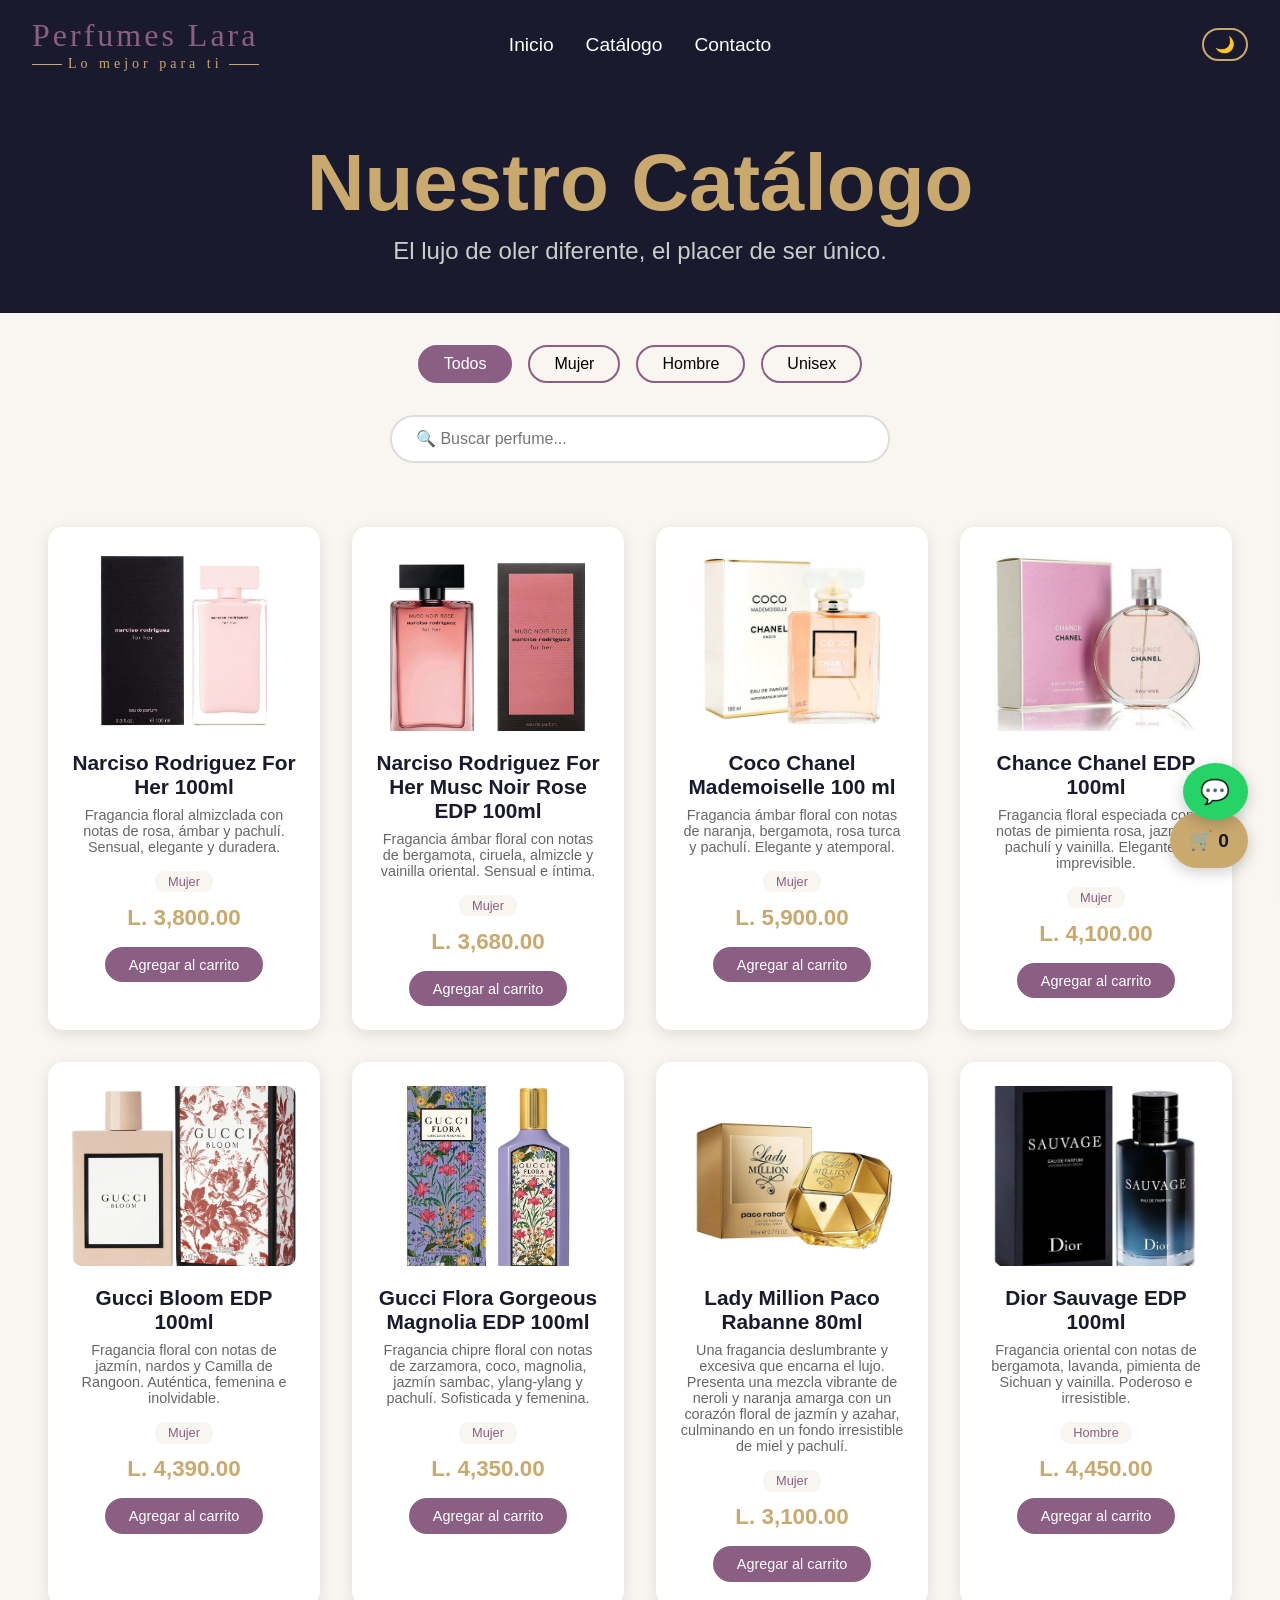
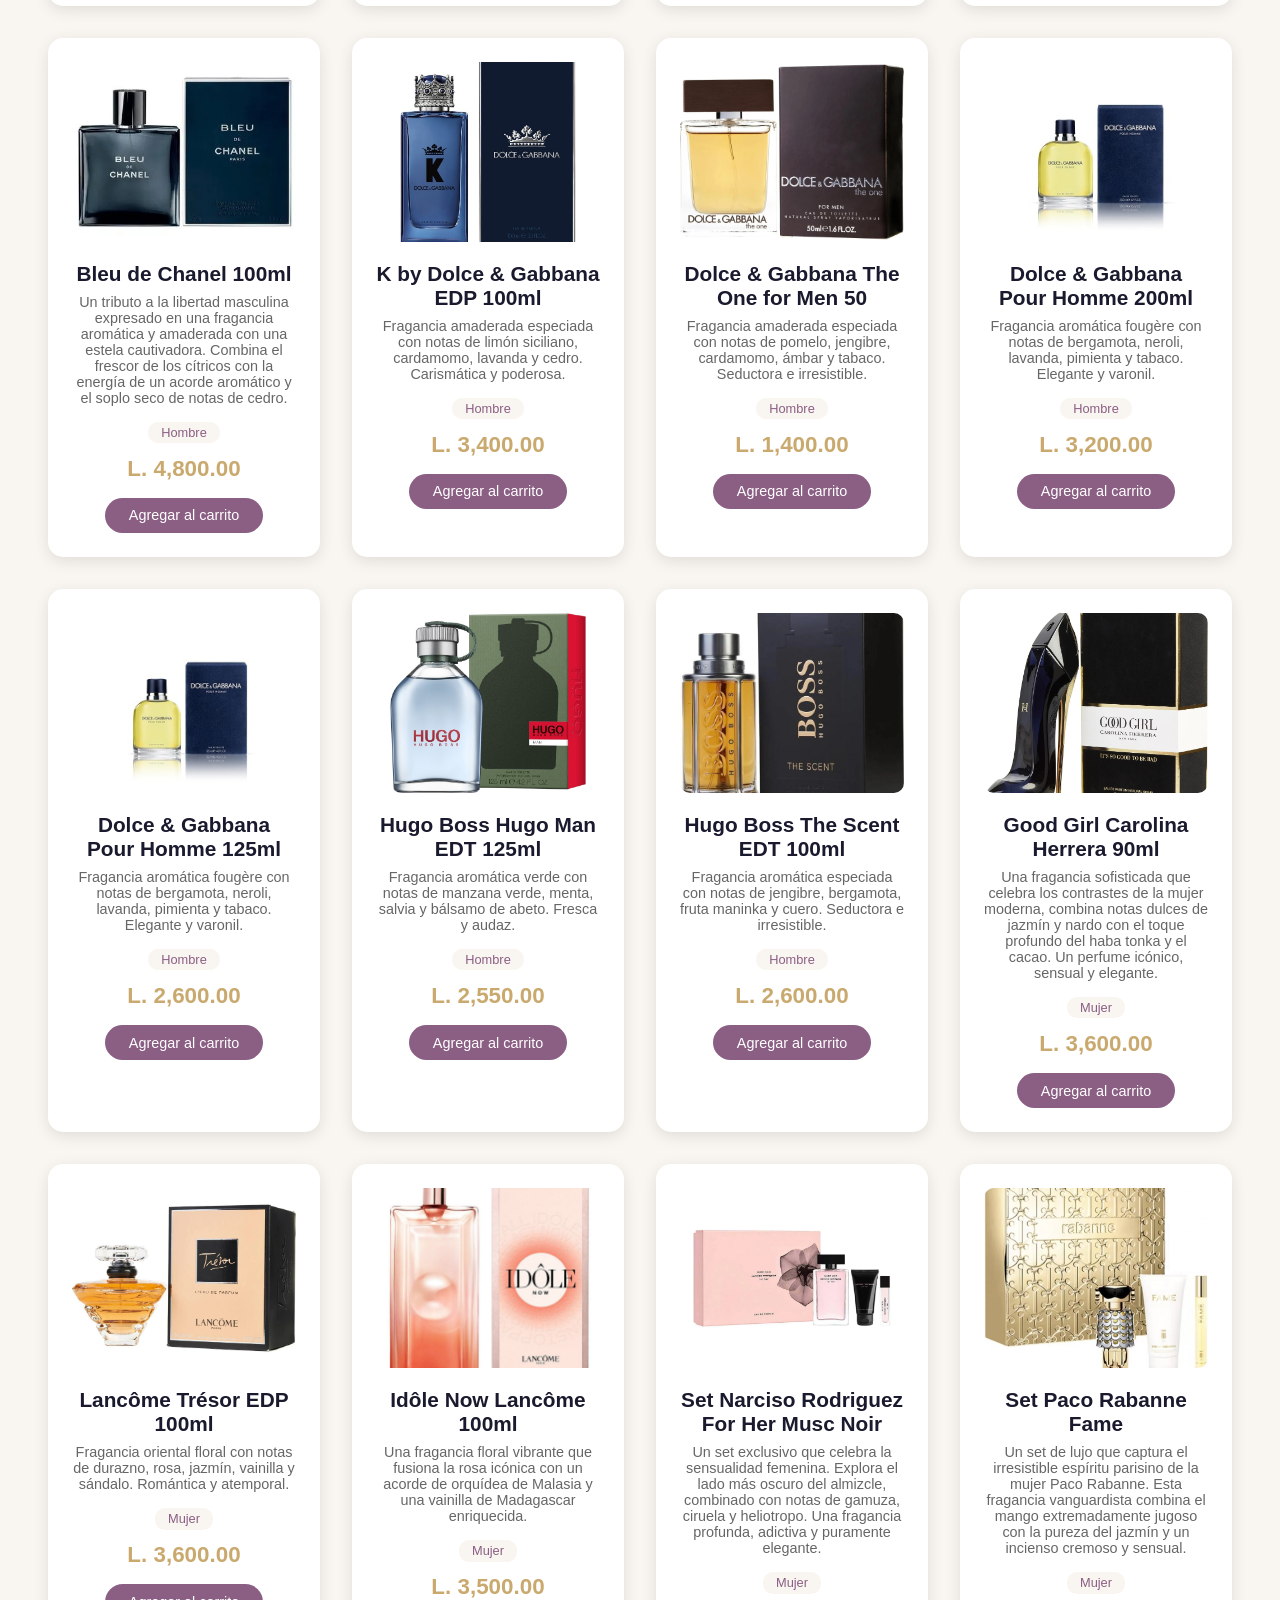
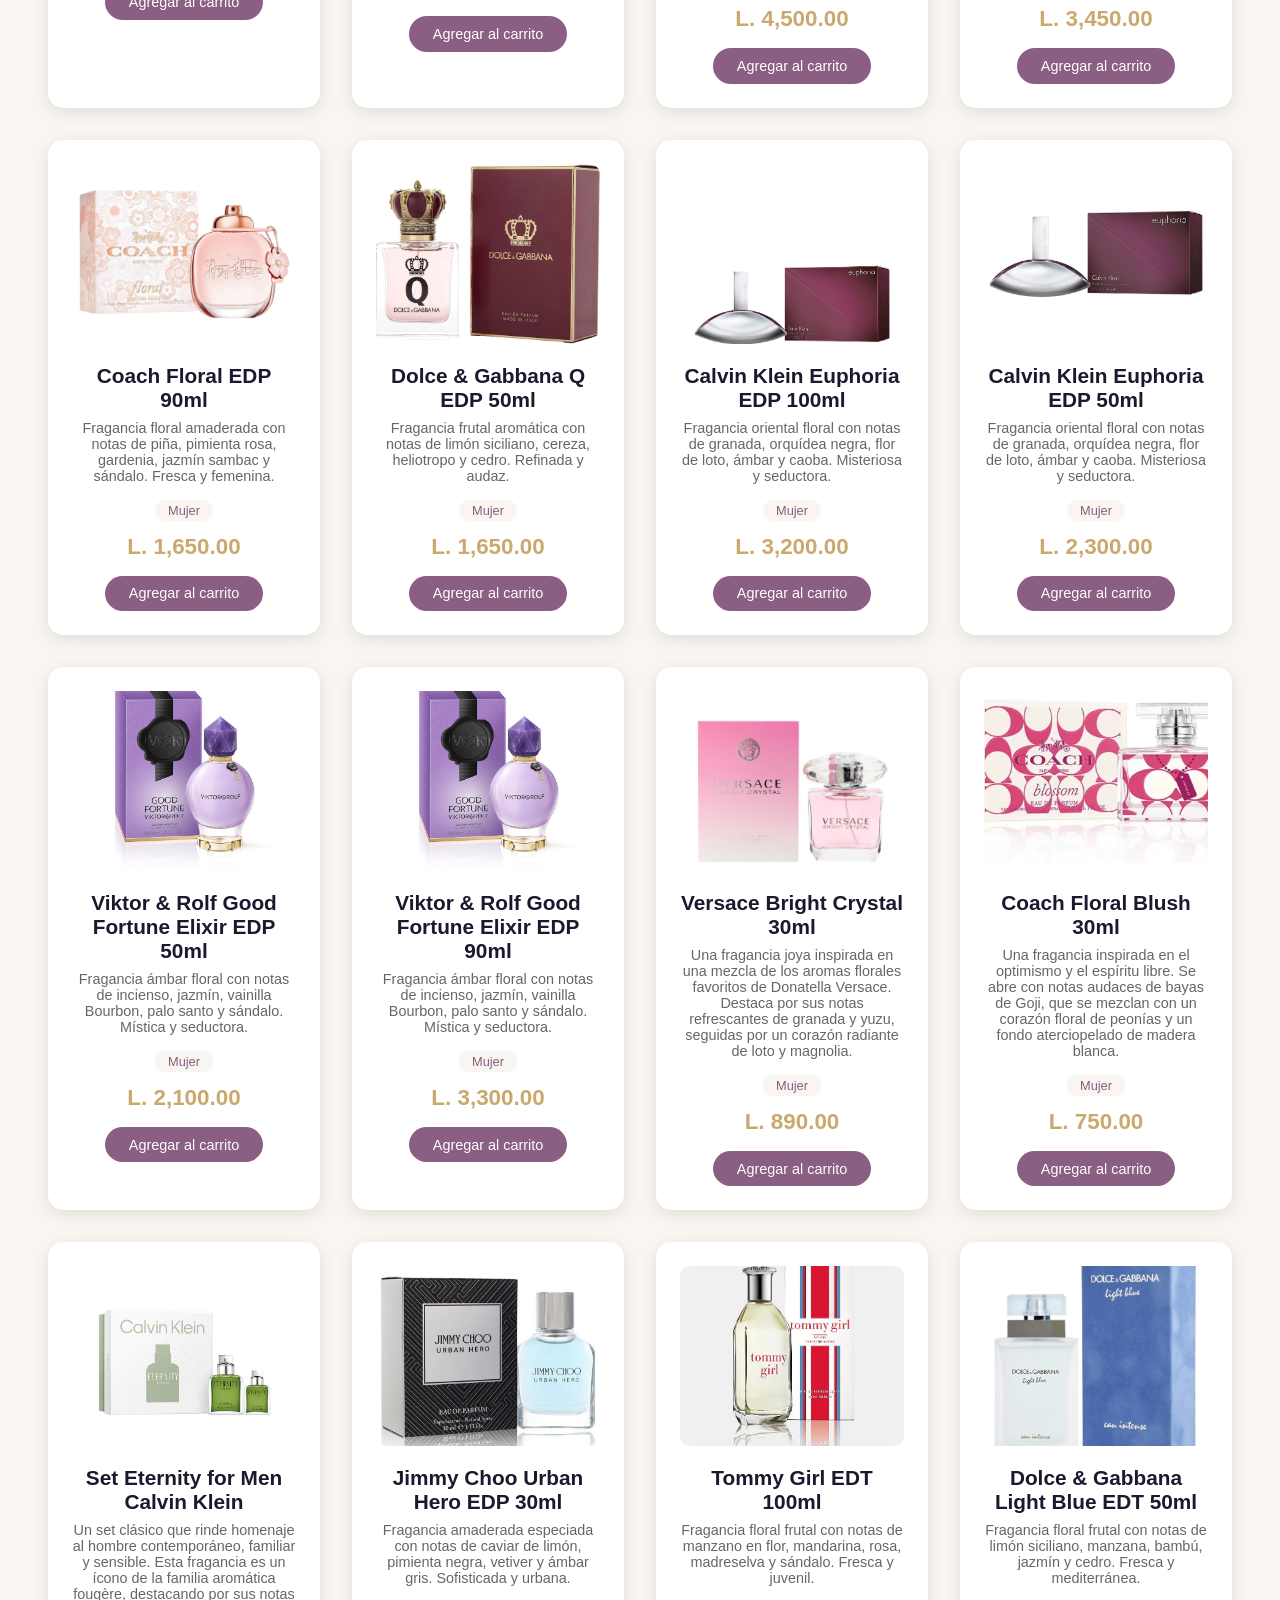
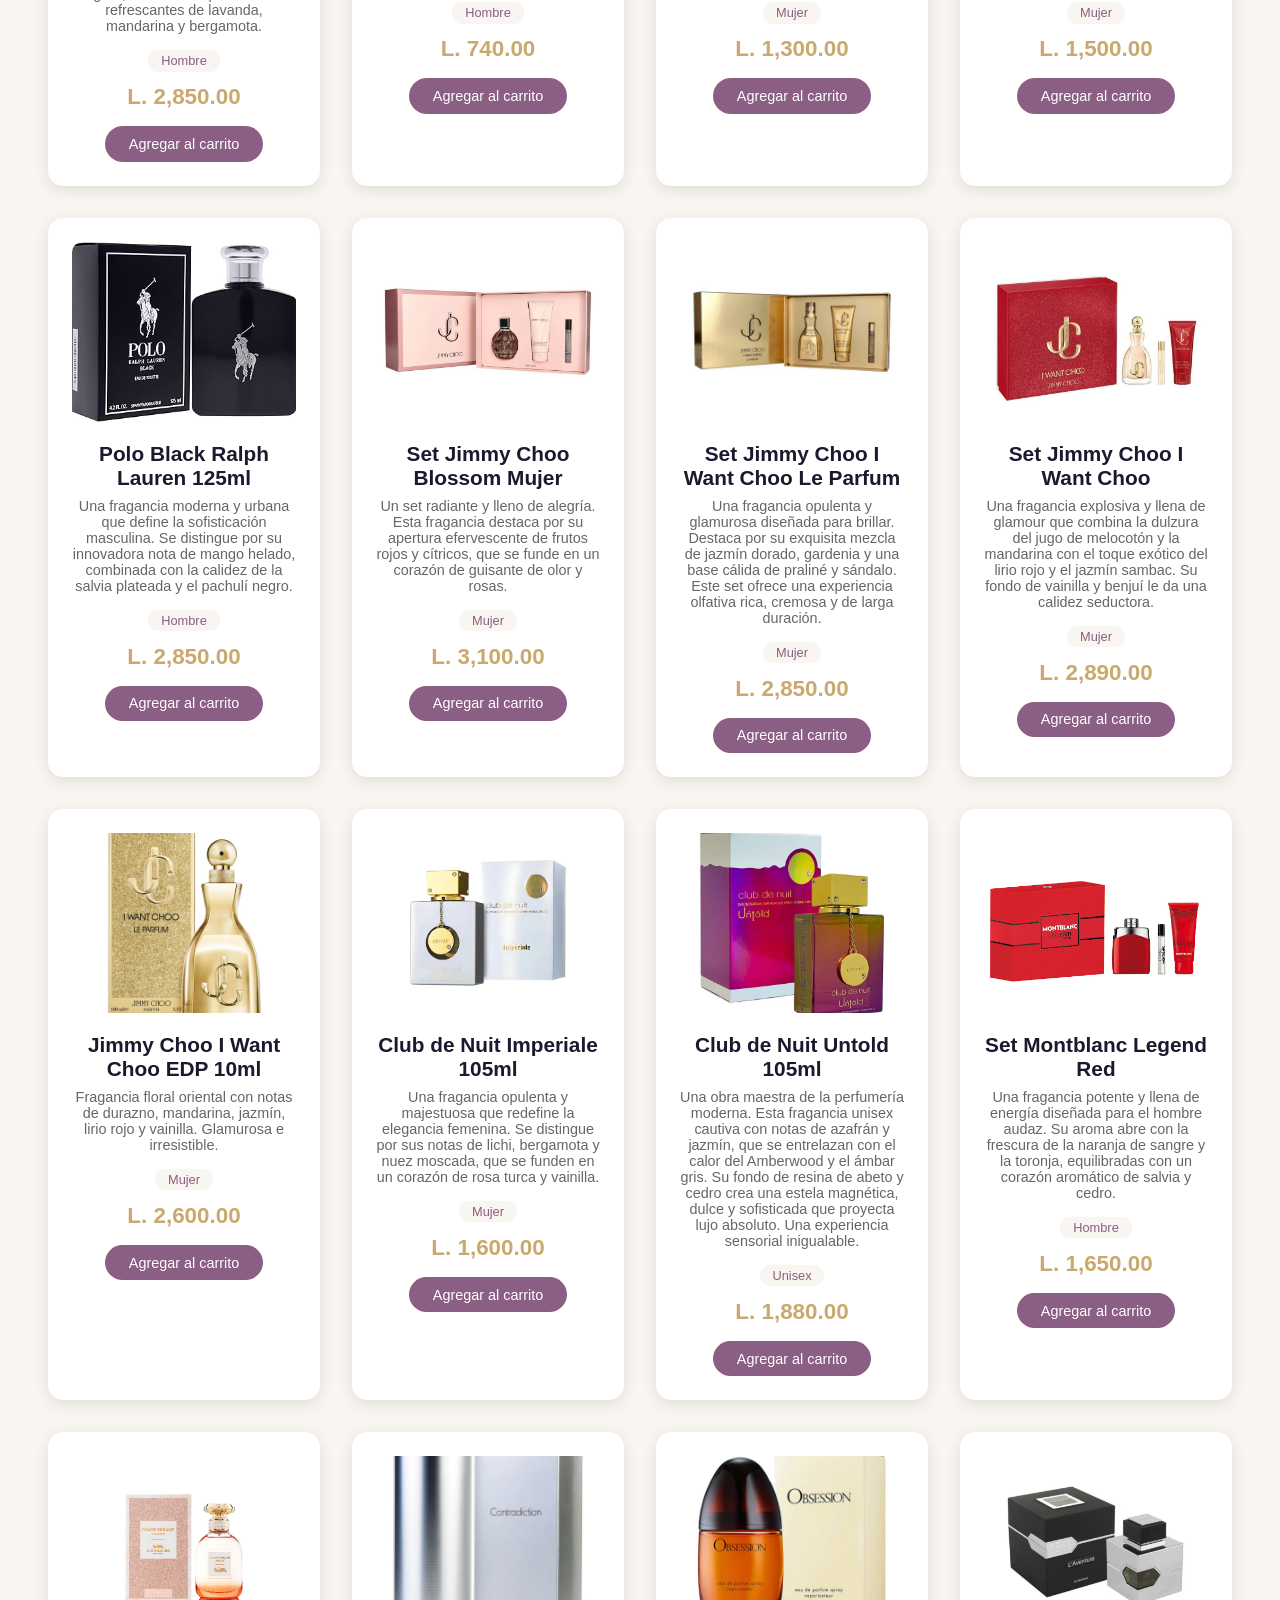
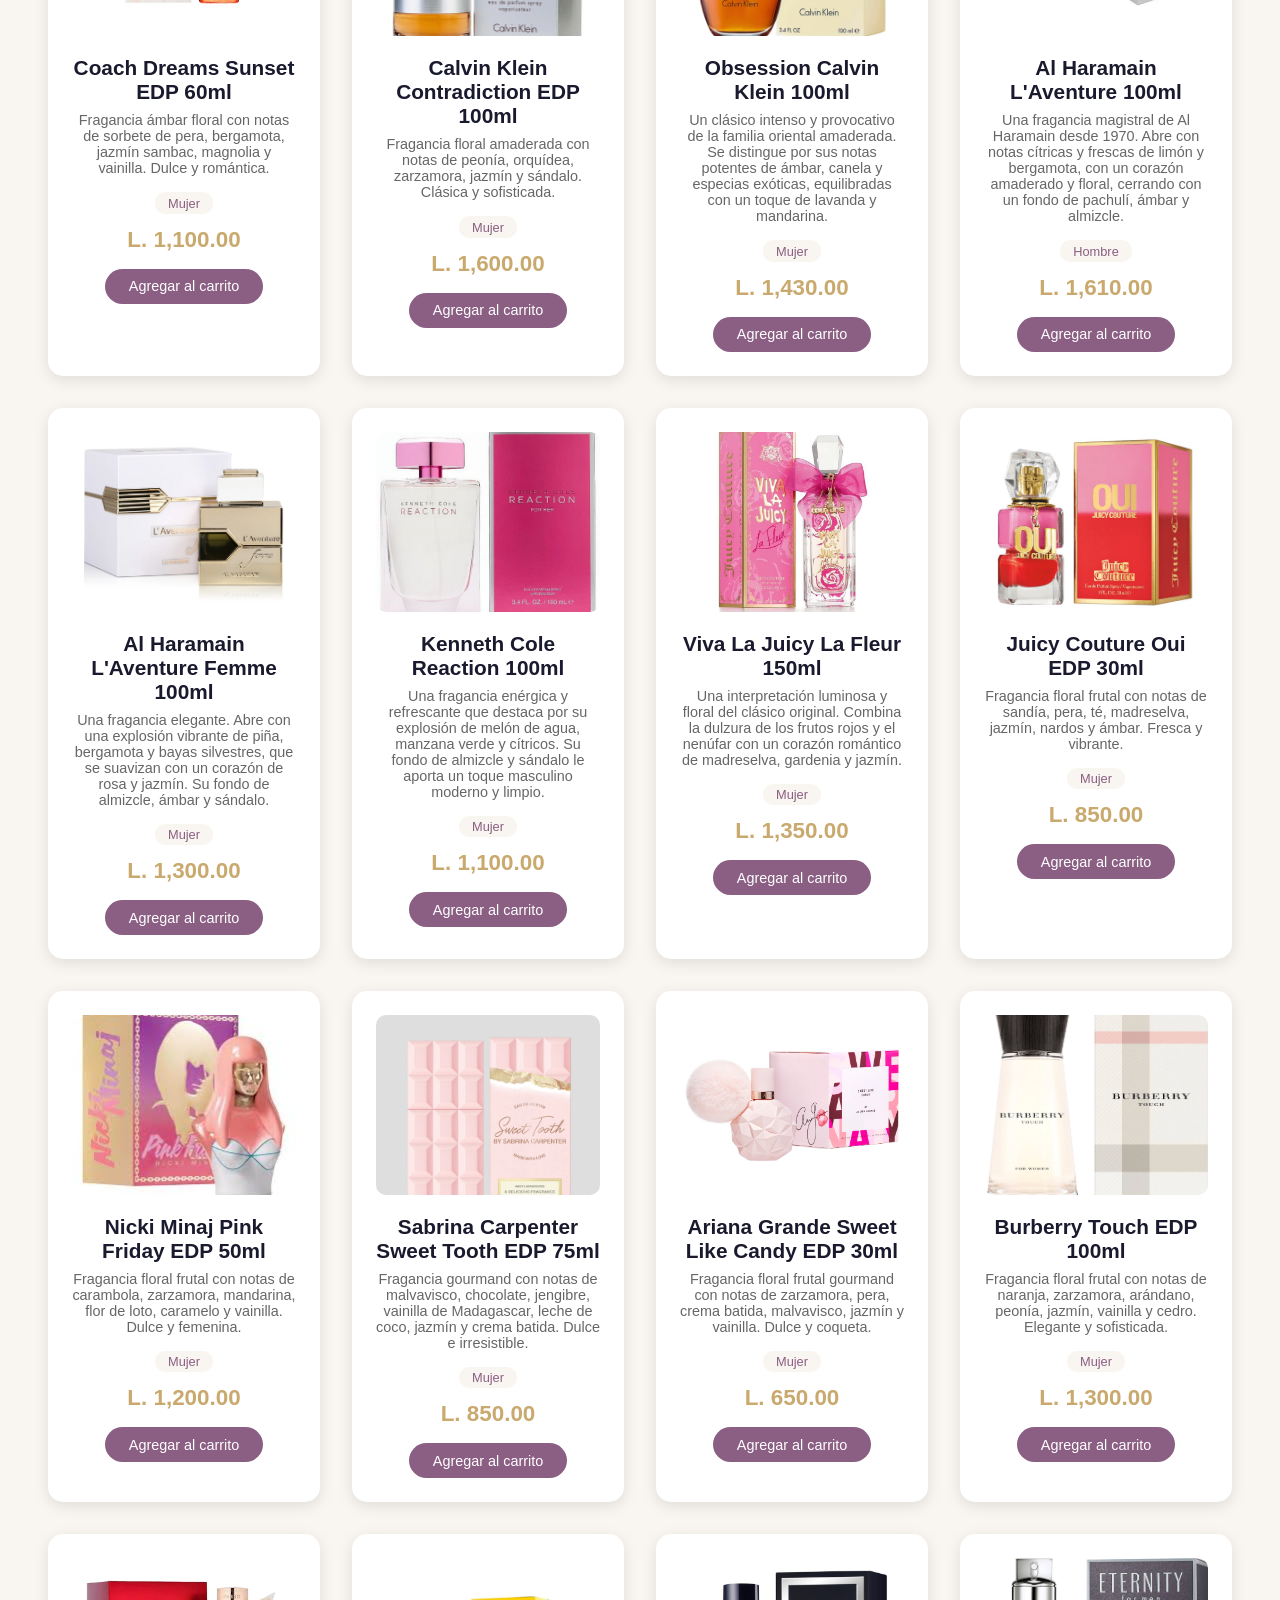
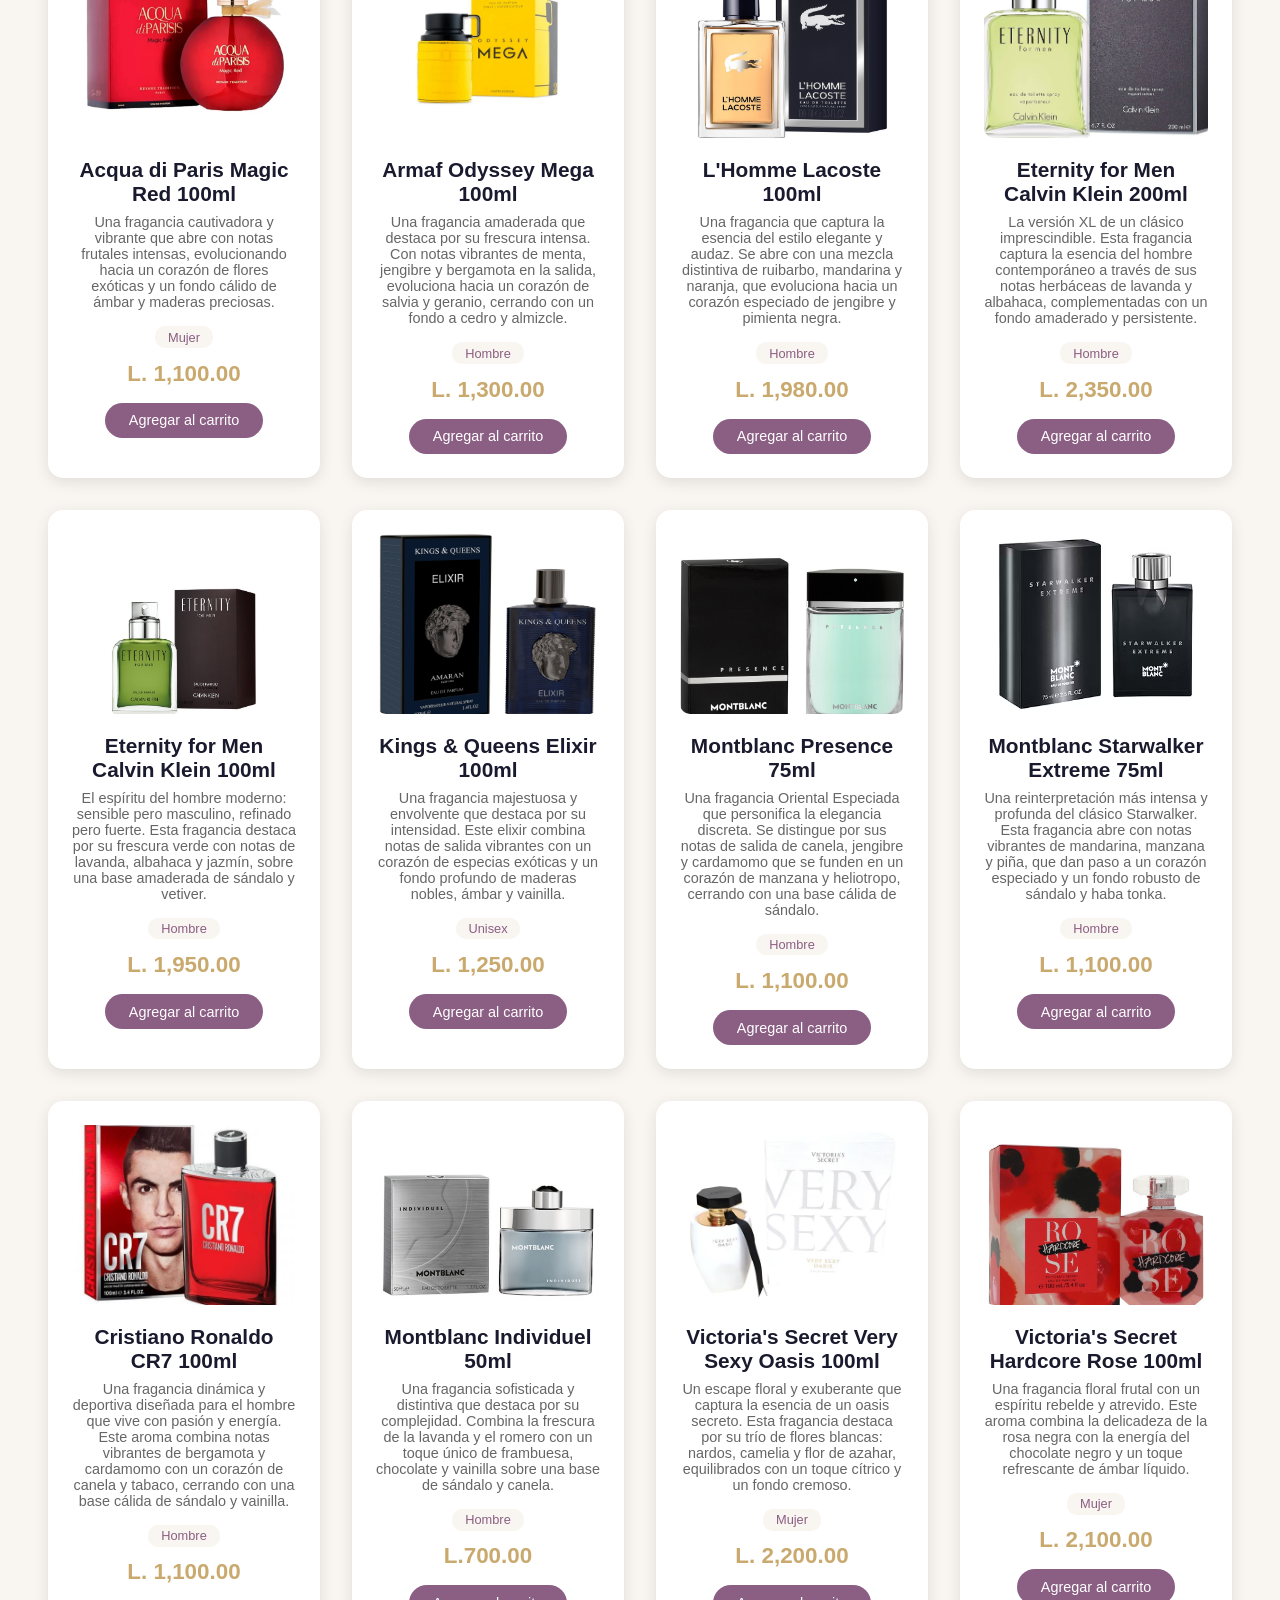
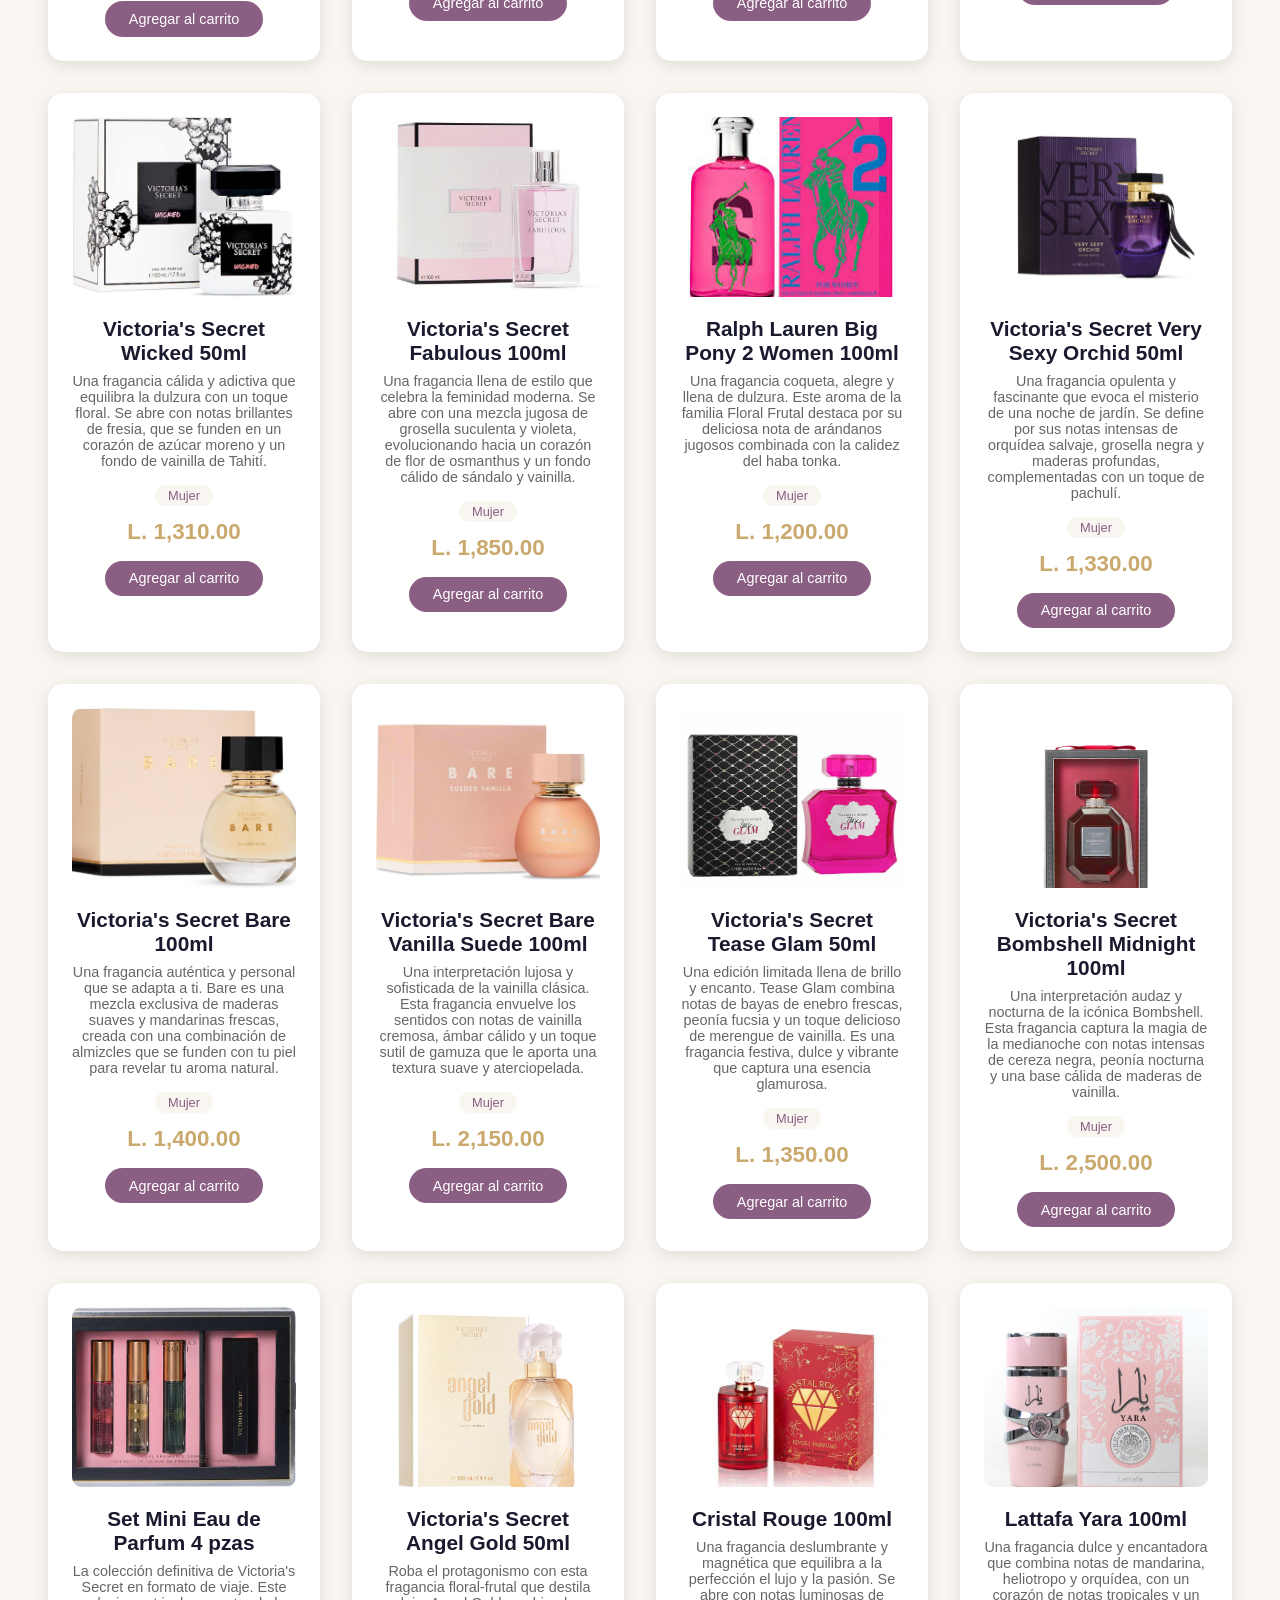
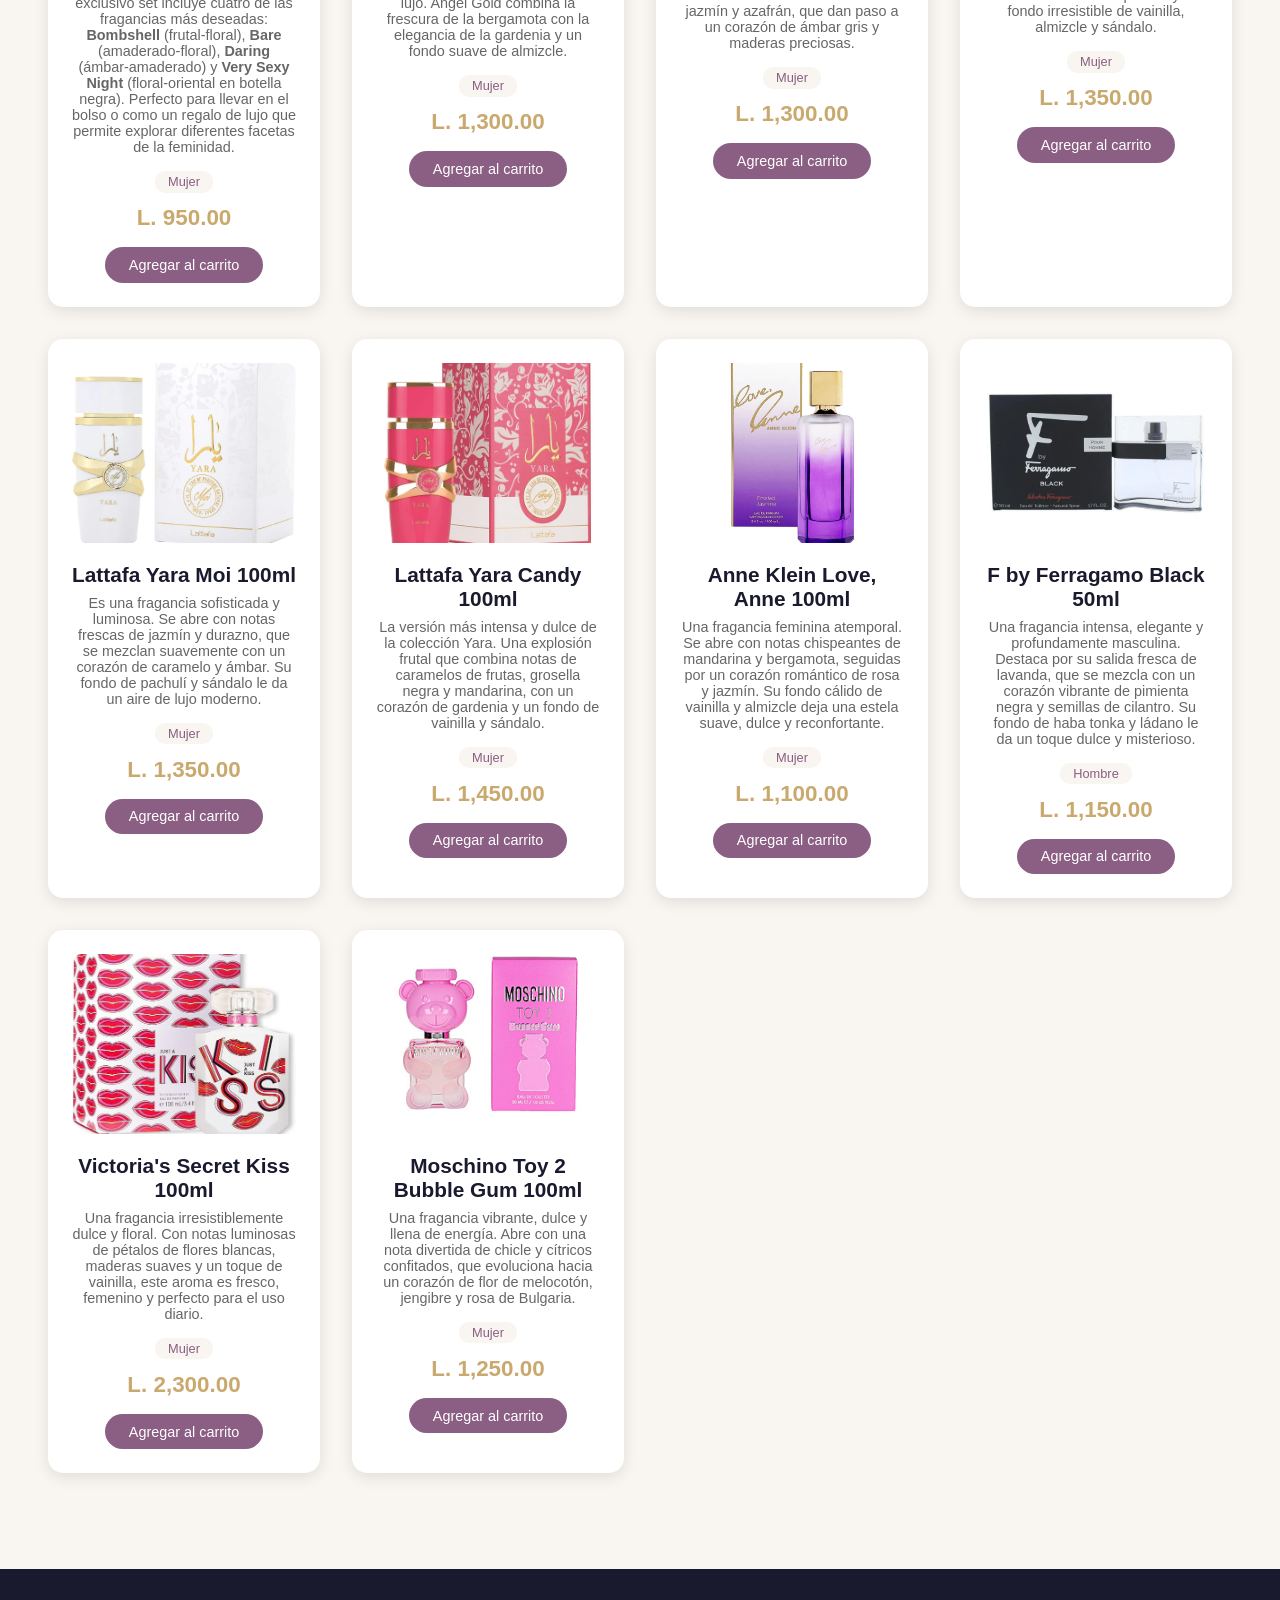
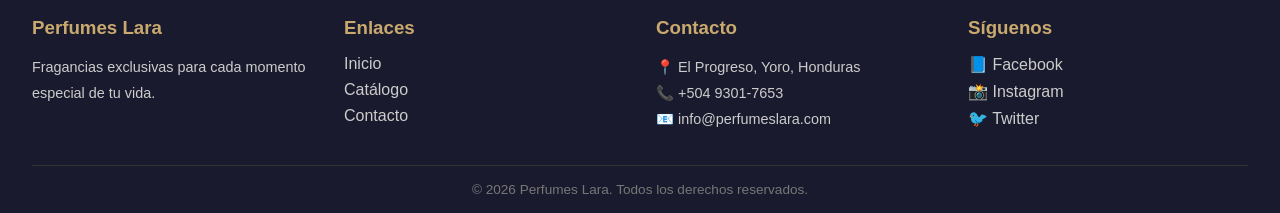
==== catalogo.html @ 54f2cc79 "Initial commit" ====
<!DOCTYPE html>
<html lang="es">
<head>
  <meta charset="UTF-8">
  <meta name="viewport" content="width=device-width, initial-scale=1.0">
  <title>Catálogo - Perfumes Lara</title>
  <link rel="stylesheet" href="css/styles.css">
</head>
<body>

  <!-- NAVEGACIÓN -->
  <nav class="navbar">
    <div class="logo">
  <span class="logo-nombre">Perfumes Lara</span>
  <div class="logo-linea">
    <span class="logo-linea-decorativa"></span>
    <span class="logo-subtitulo">Lo mejor para ti</span>
    <span class="logo-linea-decorativa"></span>
  </div>
</div>
    <ul class="nav-links">
      <li><a href="index.html">Inicio</a></li>
      <li><a href="catalogo.html">Catálogo</a></li>
      <li><a href="contacto.html">Contacto</a></li>
    </ul>
    <div class="nav-acciones">
      <button class="btn-dark" id="btn-dark">🌙</button>
      <button class="hamburger" id="hamburger">☰</button>
    </div>
  </nav>

  <!-- ENCABEZADO -->
  <section class="page-header">
    <h1>Nuestro Catálogo</h1>
    <p>El lujo de oler diferente, el placer de ser único.</p>
  </section>

  <!-- FILTROS -->
  <section class="filtros">
    <button class="filtro-btn activo" data-filtro="todos">Todos</button>
    <button class="filtro-btn" data-filtro="mujer">Mujer</button>
    <button class="filtro-btn" data-filtro="hombre">Hombre</button>
    <button class="filtro-btn" data-filtro="unisex">Unisex</button>
  </section>

  <!-- BUSCADOR -->
  <section class="buscador">
    <input type="text" id="buscador-input" placeholder="🔍 Buscar perfume...">
  </section>

  <!-- PRODUCTOS -->
  <section class="productos">

    <div class="card" data-categoria="mujer" data-agotado="false">
  <img src="img/Narciso Rodriguez For Her EDP rosa.jpg" alt="Narciso Rodriguez For Her">
     <h3>Narciso Rodriguez For Her 100ml</h3>
  <p>Fragancia floral almizclada con notas de rosa, ámbar y pachulí. Sensual, elegante y duradera.</p>
  <span class="categoria">Mujer</span>
  <span class="precio">L. 3,800.00</span>
  <button class="btn-agregar">Agregar al carrito</button>
</div>

    <div class="card" data-categoria="mujer" data-agotado="false">
      <img src="img/Narciso Rodriguez For Her Musc Noir Rose EDP.webp" alt="Narciso Rodriguez For Her Musc Noir Rose EDP">
      <h3>Narciso Rodriguez For Her Musc Noir Rose EDP 100ml</h3>
      <p>Fragancia ámbar floral con notas de bergamota, ciruela, almizcle y vainilla oriental. Sensual e íntima.</p>
      <span class="categoria">Mujer</span>
      <span class="precio">L. 3,680.00</span>
      <button class="btn-agregar">Agregar al carrito</button>
    </div>

    <div class="card" data-categoria="mujer" data-agotado="false">
      <img src="img/Coco Chanel Mademoiselle.webp" alt="Coco Chanel Mademoiselle 100 ml ">
      <h3>Coco Chanel Mademoiselle 100 ml</h3>
      <p>Fragancia ámbar floral con notas de naranja, bergamota, rosa turca y pachulí. Elegante y atemporal.</p>
      <span class="categoria">Mujer</span>
      <span class="precio">L. 5,900.00</span>
      <button class="btn-agregar">Agregar al carrito</button>
    </div>

   <div class="card" data-categoria="mujer" data-agotado="false">
  <img src="img/Chance Chanel.jpg" alt="Chanel Chance EDP 100ml">
  <h3>Chance Chanel EDP 100ml</h3>
  <p>Fragancia floral especiada con notas de pimienta rosa, jazmín, pachulí y vainilla. Elegante e imprevisible.</p>
  <span class="categoria">Mujer</span>
  <span class="precio">L. 4,100.00</span>
  <button class="btn-agregar">Agregar al carrito</button>
</div>

<div class="card" data-categoria="mujer" data-agotado="false">
  <img src="img/gucci bloom roja 100ml.webp" alt="Gucci Bloom EDP">
  <h3>Gucci Bloom EDP 100ml</h3>
  <p>Fragancia floral con notas de jazmín, nardos y Camilla de Rangoon. Auténtica, femenina e inolvidable.</p>
  <span class="categoria">Mujer</span>
  <span class="precio">L. 4,390.00</span>
  <button class="btn-agregar">Agregar al carrito</button>
</div>

<div class="card" data-categoria="mujer" data-agotado="false">
  <img src="img/gucci flora morada 100ml.jpg" alt="Gucci Flora Gorgeous Magnolia EDP">
  <h3>Gucci Flora Gorgeous Magnolia EDP 100ml</h3>
  <p>Fragancia chipre floral con notas de zarzamora, coco, magnolia, jazmín sambac, ylang-ylang y pachulí. Sofisticada y femenina.</p>
  <span class="categoria">Mujer</span>
  <span class="precio">L. 4,350.00</span>
  <button class="btn-agregar">Agregar al carrito</button>
</div>

<div class="card" data-categoria="mujer" data-agotado="false">
  <img src="img/lady millon 80ml.webp" alt="Paco Rabanne Lady Million">
  <h3>Lady Million Paco Rabanne 80ml</h3>
  <p>Una fragancia deslumbrante y excesiva que encarna el lujo. Presenta una mezcla vibrante de neroli y naranja amarga con un corazón floral de jazmín y azahar, culminando en un fondo irresistible de miel y pachulí. </p>
  <span class="categoria">Mujer</span>
  <span class="precio">L. 3,100.00</span>
  <button class="btn-agregar">Agregar al carrito</button>
</div> 

    <div class="card" data-categoria="hombre" data-agotado="false">
  <img src="img/Sauvage eau parfum.webp" alt="Dior Sauvage EDP 100 ml">
  <h3>Dior Sauvage EDP 100ml</h3>
  <p>Fragancia oriental con notas de bergamota, lavanda, pimienta de Sichuan y vainilla. Poderoso e irresistible.</p>
  <span class="categoria">Hombre</span>
  <span class="precio">L. 4,450.00</span>
  <button class="btn-agregar">Agregar al carrito</button>
</div>

<div class="card" data-categoria="hombre" data-agotado="false">
  <img src="img/blue chanel 100ml.webp" alt="Bleu de Chanel">
  <h3>Bleu de Chanel 100ml</h3>
  <p>Un tributo a la libertad masculina expresado en una fragancia aromática y amaderada con una estela cautivadora. Combina el frescor de los cítricos con la energía de un acorde aromático y el soplo seco de notas de cedro.</p>
  <span class="categoria">Hombre</span>
  <span class="precio">L. 4,800.00</span>
  <button class="btn-agregar">Agregar al carrito</button>
</div>

   <div class="card" data-categoria="hombre" data-agotado="false">
  <img src="img/k by dolce gabbana.jpg" alt="K by Dolce & Gabbana EDP 100ml">
  <h3>K by Dolce & Gabbana EDP 100ml</h3>
  <p>Fragancia amaderada especiada con notas de limón siciliano, cardamomo, lavanda y cedro. Carismática y poderosa.</p>
  <span class="categoria">Hombre</span>
  <span class="precio">L. 3,400.00</span>
  <button class="btn-agregar">Agregar al carrito</button>
</div>

<div class="card" data-categoria="hombre" data-agotado="false">
  <img src="img/dolce gabbana the one.webp" alt="Dolce & Gabbana The One for Men 50ml">
  <h3>Dolce & Gabbana The One for Men 50</h3>
  <p>Fragancia amaderada especiada con notas de pomelo, jengibre, cardamomo, ámbar y tabaco. Seductora e irresistible.</p>
  <span class="categoria">Hombre</span>
  <span class="precio">L. 1,400.00</span>
  <button class="btn-agregar">Agregar al carrito</button>
</div>

<div class="card" data-categoria="hombre" data-agotado="false">
  <img src="img/Dolce gabbana Pour Home 200ml.jpg" alt="Dolce & Gabbana Pour Homme 200ml">
  <h3>Dolce & Gabbana Pour Homme 200ml</h3>
  <p>Fragancia aromática fougère con notas de bergamota, neroli, lavanda, pimienta y tabaco. Elegante y varonil.</p>
  <span class="categoria">Hombre</span>
  <span class="precio">L. 3,200.00</span>
  <button class="btn-agregar">Agregar al carrito</button>
</div>

<div class="card" data-categoria="hombre" data-agotado="false">
  <img src="img/dolce gabbana pour home 125ml.jpg" alt="Dolce & Gabbana Pour Homme 125ml">
  <h3>Dolce & Gabbana Pour Homme 125ml</h3>
  <p>Fragancia aromática fougère con notas de bergamota, neroli, lavanda, pimienta y tabaco. Elegante y varonil.</p>
  <span class="categoria">Hombre</span>
  <span class="precio">L. 2,600.00</span>
  <button class="btn-agregar">Agregar al carrito</button>
</div>

<div class="card" data-categoria="hombre" data-agotado="false">
  <img src="img/hugo man 125ml.jpg" alt="Hugo Boss Hugo Man EDT">
  <h3>Hugo Boss Hugo Man EDT 125ml</h3>
  <p>Fragancia aromática verde con notas de manzana verde, menta, salvia y bálsamo de abeto. Fresca y audaz.</p>
  <span class="categoria">Hombre</span>
  <span class="precio">L. 2,550.00</span>
  <button class="btn-agregar">Agregar al carrito</button>
</div>

<div class="card" data-categoria="hombre" data-agotado="false">
  <img src="img/The scent boss.webp" alt="Hugo Boss The Scent EDT">
  <h3>Hugo Boss The Scent EDT 100ml</h3>
  <p>Fragancia aromática especiada con notas de jengibre, bergamota, fruta maninka y cuero. Seductora e irresistible.</p>
  <span class="categoria">Hombre</span>
  <span class="precio">L. 2,600.00</span>
  <button class="btn-agregar">Agregar al carrito</button>
</div>

<div class="card" data-categoria="mujer" data-agotado="false">
  <img src="img/good girl 90ml.webp" alt="Carolina Herrera Good Girl">
  <h3>Good Girl Carolina Herrera 90ml</h3>
  <p>Una fragancia sofisticada que celebra los contrastes de la mujer moderna, combina notas dulces de jazmín y nardo con el toque profundo del haba tonka y el cacao. Un perfume icónico, sensual y elegante.</p>
  <span class="categoria">Mujer</span>
  <span class="precio">L. 3,600.00</span>
  <button class="btn-agregar">Agregar al carrito</button>
</div> 

<div class="card" data-categoria="mujer" data-agotado="false">
  <img src="img/tresor 100ml.webp" alt="Lancôme Trésor EDP">
  <h3>Lancôme Trésor EDP 100ml</h3>
  <p>Fragancia oriental floral con notas de durazno, rosa, jazmín, vainilla y sándalo. Romántica y atemporal.</p>
  <span class="categoria">Mujer</span>
  <span class="precio">L. 3,600.00</span>
  <button class="btn-agregar">Agregar al carrito</button>
</div>

<div class="card" data-categoria="mujer" data-agotado="false">
  <img src="img/idole now 100ml.jpg" alt="Lancôme Idôle Now">
  <h3>Idôle Now Lancôme 100ml</h3>
  <p>Una fragancia floral vibrante que fusiona la rosa icónica con un acorde de orquídea de Malasia y una vainilla de Madagascar enriquecida. </p>
  <span class="categoria">Mujer</span>
  <span class="precio">L. 3,500.00</span>
  <button class="btn-agregar">Agregar al carrito</button>
</div>

<div class="card" data-categoria="mujer" data-agotado="false">
  <img src="img/set musc noir narciso rodriguez.webp" alt="Set Narciso Rodriguez Musc Noir">
  <h3>Set Narciso Rodriguez For Her Musc Noir</h3>
  <p>Un set exclusivo que celebra la sensualidad femenina. Explora el lado más oscuro del almizcle, combinado con notas de gamuza, ciruela y heliotropo. Una fragancia profunda, adictiva y puramente elegante.</p>
  <span class="categoria">Mujer</span>
  <span class="precio">L. 4,500.00</span>
  <button class="btn-agregar">Agregar al carrito</button>
</div>

<div class="card" data-categoria="mujer" data-agotado="false">
  <img src="img/set famme paco rabbanne.jpg" alt="Set Paco Rabanne Fame">
  <h3>Set Paco Rabanne Fame</h3>
  <p>Un set de lujo que captura el irresistible espíritu parisino de la mujer Paco Rabanne. Esta fragancia vanguardista combina el mango extremadamente jugoso con la pureza del jazmín y un incienso cremoso y sensual. </p>
  <span class="categoria">Mujer</span>
  <span class="precio">L. 3,450.00</span>
  <button class="btn-agregar">Agregar al carrito</button>
</div>

<div class="card" data-categoria="mujer" data-agotado="false">
  <img src="img/coach floral.webp" alt="Coach Floral EDP">
  <h3>Coach Floral EDP 90ml</h3>
  <p>Fragancia floral amaderada con notas de piña, pimienta rosa, gardenia, jazmín sambac y sándalo. Fresca y femenina.</p>
  <span class="categoria">Mujer</span>
  <span class="precio">L. 1,650.00</span>
  <button class="btn-agregar">Agregar al carrito</button>
</div>

<div class="card" data-categoria="mujer" data-agotado="false">
  <img src="img/Q dolce gabbana.webp" alt="Dolce & Gabbana Q EDP" data-agotado="false">
  <h3>Dolce & Gabbana Q EDP 50ml</h3>
  <p>Fragancia frutal aromática con notas de limón siciliano, cereza, heliotropo y cedro. Refinada y audaz.</p>
  <span class="categoria">Mujer</span>
  <span class="precio">L. 1,650.00</span>
  <button class="btn-agregar">Agregar al carrito</button>
</div>

<div class="card" data-categoria="mujer" data-agotado="false">
  <img src="img/euphoria 100ml.jpg" alt="Calvin Klein Euphoria EDP 100ml">
  <h3>Calvin Klein Euphoria EDP 100ml</h3>
  <p>Fragancia oriental floral con notas de granada, orquídea negra, flor de loto, ámbar y caoba. Misteriosa y seductora.</p>
  <span class="categoria">Mujer</span>
  <span class="precio">L. 3,200.00</span>
  <button class="btn-agregar">Agregar al carrito</button>
</div>

<div class="card" data-categoria="mujer" data-agotado="false">
  <img src="img/euphoria 50ml.jpg" alt="Calvin Klein Euphoria EDP 50ml">
  <h3>Calvin Klein Euphoria EDP 50ml</h3>
  <p>Fragancia oriental floral con notas de granada, orquídea negra, flor de loto, ámbar y caoba. Misteriosa y seductora.</p>
  <span class="categoria">Mujer</span>
  <span class="precio">L. 2,300.00</span>
  <button class="btn-agregar">Agregar al carrito</button>
</div>

<div class="card" data-categoria="mujer" data-agotado="false">
  <img src="img/good fortune 50ml.jpg" alt="Viktor & Rolf Good Fortune Elixir EDP">
  <h3>Viktor & Rolf Good Fortune Elixir EDP 50ml</h3>
  <p>Fragancia ámbar floral con notas de incienso, jazmín, vainilla Bourbon, palo santo y sándalo. Mística y seductora.</p>
  <span class="categoria">Mujer</span>
  <span class="precio">L. 2,100.00</span>
  <button class="btn-agregar">Agregar al carrito</button>
</div>

<div class="card" data-categoria="mujer" data-agotado="false">
  <img src="img/good fortune 90.jpg" alt="Viktor & Rolf Good Fortune Elixir EDP">
  <h3>Viktor & Rolf Good Fortune Elixir EDP 90ml</h3>
  <p>Fragancia ámbar floral con notas de incienso, jazmín, vainilla Bourbon, palo santo y sándalo. Mística y seductora.</p>
  <span class="categoria">Mujer</span>
  <span class="precio">L. 3,300.00</span>
  <button class="btn-agregar">Agregar al carrito</button>
</div>

<div class="card" data-categoria="mujer" data-agotado="false">
  <img src="img/versa bright crystal 30ml.avif" alt="Versace Bright Crystal">
  <h3>Versace Bright Crystal 30ml</h3>
  <p>Una fragancia joya inspirada en una mezcla de los aromas florales favoritos de Donatella Versace. Destaca por sus notas refrescantes de granada y yuzu, seguidas por un corazón radiante de loto y magnolia.</p>
  <span class="categoria">Mujer</span>
  <span class="precio">L. 890.00</span>
  <button class="btn-agregar">Agregar al carrito</button>
</div>

<div class="card" data-categoria="mujer" data-agotado="false">
  <img src="img/blossom coach 30ml.webp" alt="Coach Floral Blush">
  <h3>Coach Floral Blush 30ml</h3>
  <p>Una fragancia inspirada en el optimismo y el espíritu libre. Se abre con notas audaces de bayas de Goji, que se mezclan con un corazón floral de peonías y un fondo aterciopelado de madera blanca. </p>
  <span class="categoria">Mujer</span>
  <span class="precio">L. 750.00</span>
  <button class="btn-agregar">Agregar al carrito</button>
</div> 

<div class="card" data-categoria="hombre" data-agotado="false">
  <img src="img/set eternity for men.jpg" alt="Set Calvin Klein Eternity for Men">
  <h3>Set Eternity for Men Calvin Klein</h3>
  <p>Un set clásico que rinde homenaje al hombre contemporáneo, familiar y sensible. Esta fragancia es un ícono de la familia aromática fougère, destacando por sus notas refrescantes de lavanda, mandarina y bergamota.</p>
  <span class="categoria">Hombre</span>
  <span class="precio">L. 2,850.00</span>
  <button class="btn-agregar">Agregar al carrito</button>
</div> 

<div class="card" data-categoria="hombre" data-agotado="false">
  <img src="img/jimmy choo 30ml.webp" alt="Jimmy Choo Urban Hero 30ml">
  <h3>Jimmy Choo Urban Hero EDP 30ml</h3>
  <p>Fragancia amaderada especiada con notas de caviar de limón, pimienta negra, vetiver y ámbar gris. Sofisticada y urbana.</p>
  <span class="categoria">Hombre</span>
  <span class="precio">L. 740.00</span>
  <button class="btn-agregar">Agregar al carrito</button>
</div> 

<div class="card" data-categoria="mujer" data-agotado="false">
  <img src="img/tommi girl 100ml.webp" alt="Tommy Girl EDT">
  <h3>Tommy Girl EDT 100ml</h3>
  <p>Fragancia floral frutal con notas de manzano en flor, mandarina, rosa, madreselva y sándalo. Fresca y juvenil.</p>
  <span class="categoria">Mujer</span>
  <span class="precio">L. 1,300.00</span>
  <button class="btn-agregar">Agregar al carrito</button>
</div> 

<div class="card" data-categoria="mujer" data-agotado="false">
  <img src="img/light blue dolce gabbana 50ml.webp" alt="Dolce & Gabbana Light Blue EDT Mujer">
  <h3>Dolce & Gabbana Light Blue EDT 50ml</h3>
  <p>Fragancia floral frutal con notas de limón siciliano, manzana, bambú, jazmín y cedro. Fresca y mediterránea.</p>
  <span class="categoria">Mujer</span>
  <span class="precio">L. 1,500.00</span>
  <button class="btn-agregar">Agregar al carrito</button>
</div>

<div class="card" data-categoria="hombre" data-agotado="false">
  <img src="img/polo negra 100ml.jpg" alt="Ralph Lauren Polo Black">
  <h3>Polo Black Ralph Lauren 125ml</h3>
  <p>Una fragancia moderna y urbana que define la sofisticación masculina. Se distingue por su innovadora nota de mango helado, combinada con la calidez de la salvia plateada y el pachulí negro.</p>
  <span class="categoria">Hombre</span>
  <span class="precio">L. 2,850.00</span>
  <button class="btn-agregar">Agregar al carrito</button>
</div>

<div class="card" data-categoria="mujer" data-agotado="false">
  <img src="img/set jimmy choo rosado.jpg" alt="Set Jimmy Choo Blossom">
  <h3>Set Jimmy Choo Blossom Mujer</h3>
  <p>Un set radiante y lleno de alegría. Esta fragancia destaca por su apertura efervescente de frutos rojos y cítricos, que se funde en un corazón de guisante de olor y rosas. </p>
  <span class="categoria">Mujer</span>
  <span class="precio">L. 3,100.00</span>
  <button class="btn-agregar">Agregar al carrito</button>
</div>

<div class="card" data-categoria="mujer" data-agotado="false">
  <img src="img/set jimmy choo dorado.webp" alt="Set Jimmy Choo I Want Choo Le Parfum">
  <h3>Set Jimmy Choo I Want Choo Le Parfum</h3>
  <p>Una fragancia opulenta y glamurosa diseñada para brillar. Destaca por su exquisita mezcla de jazmín dorado, gardenia y una base cálida de praliné y sándalo. Este set ofrece una experiencia olfativa rica, cremosa y de larga duración.</p>
  <span class="categoria">Mujer</span>
  <span class="precio">L. 2,850.00</span>
  <button class="btn-agregar">Agregar al carrito</button>
</div>

<div class="card" data-categoria="mujer" data-agotado="false">
  <img src="img/set jimmy choo rojo.webp" alt="Set Jimmy Choo I Want Choo">
  <h3>Set Jimmy Choo I Want Choo</h3>
  <p>Una fragancia explosiva y llena de glamour que combina la dulzura del jugo de melocotón y la mandarina con el toque exótico del lirio rojo y el jazmín sambac. Su fondo de vainilla y benjuí le da una calidez seductora.</p>
  <span class="categoria">Mujer</span>
  <span class="precio">L. 2,890.00</span>
  <button class="btn-agregar">Agregar al carrito</button>
</div>

<div class="card" data-categoria="mujer" data-agotado="false">
  <img src="img/I want choo.webp" alt="Jimmy Choo I Want Choo EDP">
  <h3>Jimmy Choo I Want Choo EDP 10ml</h3>
  <p>Fragancia floral oriental con notas de durazno, mandarina, jazmín, lirio rojo y vainilla. Glamurosa e irresistible.</p>
  <span class="categoria">Mujer</span>
  <span class="precio">L. 2,600.00</span>
  <button class="btn-agregar">Agregar al carrito</button>
</div>

<div class="card" data-categoria="mujer" data-agotado="false">
  <img src="img/imperiale cluc de nuit 105 ml.webp" alt="Armaf Club de Nuit Imperiale">
  <h3>Club de Nuit Imperiale 105ml</h3>
  <p>Una fragancia opulenta y majestuosa que redefine la elegancia femenina. Se distingue por sus notas de lichi, bergamota y nuez moscada, que se funden en un corazón de rosa turca y vainilla. </p>
  <span class="categoria">Mujer</span>
  <span class="precio">L. 1,600.00</span>
  <button class="btn-agregar">Agregar al carrito</button>
</div> 

<div class="card" data-categoria="unisex" data-agotado="false">
  <img src="img/club de nuit untold.webp" alt="Armaf Club de Nuit Untold">
  <h3>Club de Nuit Untold 105ml</h3>
  <p>Una obra maestra de la perfumería moderna. Esta fragancia unisex cautiva con notas de azafrán y jazmín, que se entrelazan con el calor del Amberwood y el ámbar gris. Su fondo de resina de abeto y cedro crea una estela magnética, dulce y sofisticada que proyecta lujo absoluto. Una experiencia sensorial inigualable.</p>
  <span class="categoria">Unisex</span>
  <span class="precio">L. 1,880.00</span>
  <button class="btn-agregar">Agregar al carrito</button>
</div>

<div class="card" data-categoria="hombre" data-agotado="false">
  <img src="img/set legend red .jpg" alt="Set Montblanc Legend Red">
  <h3>Set Montblanc Legend Red</h3>
  <p>Una fragancia potente y llena de energía diseñada para el hombre audaz. Su aroma abre con la frescura de la naranja de sangre y la toronja, equilibradas con un corazón aromático de salvia y cedro.</p>
  <span class="categoria">Hombre</span>
  <span class="precio">L. 1,650.00</span>
  <button class="btn-agregar">Agregar al carrito</button>
</div>

<div class="card" data-categoria="mujer" data-agotado="false">
  <img src="img/coach sunset 60ml.avif" alt="Coach Dreams Sunset EDP">
  <h3>Coach Dreams Sunset EDP 60ml</h3>
  <p>Fragancia ámbar floral con notas de sorbete de pera, bergamota, jazmín sambac, magnolia y vainilla. Dulce y romántica.</p>
  <span class="categoria">Mujer</span>
  <span class="precio">L. 1,100.00</span>
  <button class="btn-agregar">Agregar al carrito</button>
</div>

<div class="card" data-categoria="mujer" data-agotado="false">
  <img src="img/contradiction CK.webp" alt="Calvin Klein Contradiction EDP">
  <h3>Calvin Klein Contradiction EDP 100ml</h3>
  <p>Fragancia floral amaderada con notas de peonía, orquídea, zarzamora, jazmín y sándalo. Clásica y sofisticada.</p>
  <span class="categoria">Mujer</span>
  <span class="precio">L. 1,600.00</span>
  <button class="btn-agregar">Agregar al carrito</button>
</div>

<div class="card" data-categoria="mujer" data-agotado="false">
  <img src="img/obsession 100ml.webp" alt="Obsession Calvin Klein Hombre">
  <h3>Obsession Calvin Klein 100ml</h3>
  <p>Un clásico intenso y provocativo de la familia oriental amaderada. Se distingue por sus notas potentes de ámbar, canela y especias exóticas, equilibradas con un toque de lavanda y mandarina.</p>
  <span class="categoria">Mujer</span>
  <span class="precio">L. 1,430.00</span>
  <button class="btn-agregar">Agregar al carrito</button>
</div>

<div class="card" data-categoria="hombre" data-agotado="false">
  <img src="img/Al Haramain Since 1970 100ml.webp" alt="Al Haramain L'Aventure Since 1970">
  <h3>Al Haramain L'Aventure 100ml</h3>
  <p>Una fragancia magistral de Al Haramain desde 1970. Abre con notas cítricas y frescas de limón y bergamota, con un corazón amaderado y floral, cerrando con un fondo de pachulí, ámbar y almizcle.</p>
  <span class="categoria">Hombre</span>
  <span class="precio">L. 1,610.00</span>
  <button class="btn-agregar">Agregar al carrito</button>
</div>

<div class="card" data-categoria="mujer" data-agotado="false">
  <img src="img/l aventure femme.webp" alt="Al Haramain L'Aventure Femme">
  <h3>Al Haramain L'Aventure Femme 100ml</h3>
  <p>Una fragancia elegante. Abre con una explosión vibrante de piña, bergamota y bayas silvestres, que se suavizan con un corazón de rosa y jazmín. Su fondo de almizcle, ámbar y sándalo.</p>
  <span class="categoria">Mujer</span>
  <span class="precio">L. 1,300.00</span>
  <button class="btn-agregar">Agregar al carrito</button>
</div>

<div class="card" data-categoria="mujer" data-agotado="false">
  <img src="img/raction kenneth cole 100ml.avif" alt="Kenneth Cole Reaction">
  <h3>Kenneth Cole Reaction 100ml</h3>
  <p>Una fragancia enérgica y refrescante que destaca por su explosión de melón de agua, manzana verde y cítricos. Su fondo de almizcle y sándalo le aporta un toque masculino moderno y limpio.</p>
  <span class="categoria">Mujer</span>
  <span class="precio">L. 1,100.00</span>
  <button class="btn-agregar">Agregar al carrito</button>
</div>

<div class="card" data-categoria="mujer" data-agotado="false">
  <img src="img/viva la juicy 150ml.avif" alt="Viva La Juicy La Fleur">
  <h3>Viva La Juicy La Fleur 150ml</h3>
  <p>Una interpretación luminosa y floral del clásico original. Combina la dulzura de los frutos rojos y el nenúfar con un corazón romántico de madreselva, gardenia y jazmín.</p>
  <span class="categoria">Mujer</span>
  <span class="precio">L. 1,350.00</span>
  <button class="btn-agregar">Agregar al carrito</button>
</div>

<div class="card" data-categoria="mujer" data-agotado="false">
  <img src="img/oui juice contour 30ml.jpg" alt="Juicy Couture Oui EDP">
  <h3>Juicy Couture Oui EDP 30ml</h3>
  <p>Fragancia floral frutal con notas de sandía, pera, té, madreselva, jazmín, nardos y ámbar. Fresca y vibrante.</p>
  <span class="categoria">Mujer</span>
  <span class="precio">L. 850.00</span>
  <button class="btn-agregar">Agregar al carrito</button>
</div>

<div class="card" data-categoria="mujer" data-agotado="false">
  <img src="img/pink friday Nicki Minaj 50ml.jpeg" alt="Nicki Minaj Pink Friday EDP">
  <h3>Nicki Minaj Pink Friday EDP 50ml</h3>
  <p>Fragancia floral frutal con notas de carambola, zarzamora, mandarina, flor de loto, caramelo y vainilla. Dulce y femenina.</p>
  <span class="categoria">Mujer</span>
  <span class="precio">L. 1,200.00</span>
  <button class="btn-agregar">Agregar al carrito</button>
</div>

<div class="card" data-categoria="mujer" data-agotado="false">
  <img src="img/sweet tooth 75ml.webp" alt="Sabrina Carpenter Sweet Tooth EDP">
  <h3>Sabrina Carpenter Sweet Tooth EDP 75ml</h3>
  <p>Fragancia gourmand con notas de malvavisco, chocolate, jengibre, vainilla de Madagascar, leche de coco, jazmín y crema batida. Dulce e irresistible.</p>
  <span class="categoria">Mujer</span>
  <span class="precio">L. 850.00</span>
  <button class="btn-agregar">Agregar al carrito</button>
</div>

<div class="card" data-categoria="mujer" data-agotado="false">
  <img src="img/sweet like candy ariana grande.webp" alt="Ariana Grande Sweet Like Candy EDP">
  <h3>Ariana Grande Sweet Like Candy EDP 30ml</h3>
  <p>Fragancia floral frutal gourmand con notas de zarzamora, pera, crema batida, malvavisco, jazmín y vainilla. Dulce y coqueta.</p>
  <span class="categoria">Mujer</span>
  <span class="precio">L. 650.00</span>
  <button class="btn-agregar">Agregar al carrito</button>
</div>

<div class="card" data-categoria="mujer" data-agotado="false">
  <img src="img/burberry touch 100ml.jpg" alt="Burberry Touch EDP Mujer">
  <h3>Burberry Touch EDP 100ml</h3>
  <p>Fragancia floral frutal con notas de naranja, zarzamora, arándano, peonía, jazmín, vainilla y cedro. Elegante y sofisticada.</p>
  <span class="categoria">Mujer</span>
  <span class="precio">L. 1,300.00</span>
  <button class="btn-agregar">Agregar al carrito</button>
</div>

<div class="card" data-categoria="mujer" data-agotado="false">
  <img src="img/acqua di paris 100ml.webp" alt="Acqua di Paris Magic Red">
  <h3>Acqua di Paris Magic Red 100ml</h3>
  <p>Una fragancia cautivadora y vibrante que abre con notas frutales intensas, evolucionando hacia un corazón de flores exóticas y un fondo cálido de ámbar y maderas preciosas.</p>
  <span class="categoria">Mujer</span>
  <span class="precio">L. 1,100.00</span>
  <button class="btn-agregar">Agregar al carrito</button>
</div>

<div class="card" data-categoria="hombre" data-agotado="false">
  <img src="img/odyssey mega 100ml.webp" alt="Armaf Odyssey Mega">
  <h3>Armaf Odyssey Mega 100ml</h3>
  <p>Una fragancia amaderada que destaca por su frescura intensa. Con notas vibrantes de menta, jengibre y bergamota en la salida, evoluciona hacia un corazón de salvia y geranio, cerrando con un fondo a cedro y almizcle. </p>
  <span class="categoria">Hombre</span>
  <span class="precio">L. 1,300.00</span>
  <button class="btn-agregar">Agregar al carrito</button>
</div>

<div class="card" data-categoria="hombre" data-agotado="false">
  <img src="img/l home lacoste 100ml.jpg" alt="L'Homme Lacoste">
  <h3>L'Homme Lacoste 100ml</h3>
  <p>Una fragancia que captura la esencia del estilo elegante y audaz. Se abre con una mezcla distintiva de ruibarbo, mandarina y naranja, que evoluciona hacia un corazón especiado de jengibre y pimienta negra.</p>
  <span class="categoria">Hombre</span>
  <span class="precio">L. 1,980.00</span>
  <button class="btn-agregar">Agregar al carrito</button>
</div>

<div class="card" data-categoria="hombre" data-agotado="false">
  <img src="img/eternity for men 200ml.jpg" alt="Calvin Klein Eternity for Men 200ml">
  <h3>Eternity for Men Calvin Klein 200ml</h3>
  <p>La versión XL de un clásico imprescindible. Esta fragancia captura la esencia del hombre contemporáneo a través de sus notas herbáceas de lavanda y albahaca, complementadas con un fondo amaderado y persistente.</p>
  <span class="categoria">Hombre</span>
  <span class="precio">L. 2,350.00</span>
  <button class="btn-agregar">Agregar al carrito</button>
</div>

<div class="card" data-categoria="hombre" data-agotado="false">
  <img src="img/eternity for men 100ml.jpg" alt="Calvin Klein Eternity for Men">
  <h3>Eternity for Men Calvin Klein 100ml</h3>
  <p>El espíritu del hombre moderno: sensible pero masculino, refinado pero fuerte. Esta fragancia destaca por su frescura verde con notas de lavanda, albahaca y jazmín, sobre una base amaderada de sándalo y vetiver.</p>
  <span class="categoria">Hombre</span>
  <span class="precio">L. 1,950.00</span>
  <button class="btn-agregar">Agregar al carrito</button>
</div>

<div class="card" data-categoria="unisex" data-agotado="false">
  <img src="img/kings & queens elixir 100ml.webp" alt="Kings & Queens Elixir">
  <h3>Kings & Queens Elixir 100ml</h3>
  <p>Una fragancia majestuosa y envolvente que destaca por su intensidad. Este elixir combina notas de salida vibrantes con un corazón de especias exóticas y un fondo profundo de maderas nobles, ámbar y vainilla. </p>
  <span class="categoria">Unisex</span>
  <span class="precio">L. 1,250.00</span>
  <button class="btn-agregar">Agregar al carrito</button>
</div>

<div class="card" data-categoria="hombre" data-agotado="false">
  <img src="img/presence montblack 75ml.jpg" alt="Montblanc Presence">
  <h3>Montblanc Presence 75ml</h3>
  <p>Una fragancia Oriental Especiada que personifica la elegancia discreta. Se distingue por sus notas de salida de canela, jengibre y cardamomo que se funden en un corazón de manzana y heliotropo, cerrando con una base cálida de sándalo.</p>
  <span class="categoria">Hombre</span>
  <span class="precio">L. 1,100.00</span>
  <button class="btn-agregar">Agregar al carrito</button>
</div>

<div class="card" data-categoria="hombre" data-agotado="false">
  <img src="img/extreme montblack 75 ml.avif" alt="Montblanc Starwalker Extreme">
  <h3>Montblanc Starwalker Extreme 75ml</h3>
  <p>Una reinterpretación más intensa y profunda del clásico Starwalker. Esta fragancia abre con notas vibrantes de mandarina, manzana y piña, que dan paso a un corazón especiado y un fondo robusto de sándalo y haba tonka.</p>
  <span class="categoria">Hombre</span>
  <span class="precio">L. 1,100.00</span>
  <button class="btn-agregar">Agregar al carrito</button>
</div>

<div class="card" data-categoria="hombre" data-agotado="false">
  <img src="img/cristiano ronaldo.jpg" alt="Cristiano Ronaldo CR7">
  <h3>Cristiano Ronaldo CR7 100ml</h3>
  <p>Una fragancia dinámica y deportiva diseñada para el hombre que vive con pasión y energía. Este aroma combina notas vibrantes de bergamota y cardamomo con un corazón de canela y tabaco, cerrando con una base cálida de sándalo y vainilla. </p>
  <span class="categoria">Hombre</span>
  <span class="precio">L. 1,100.00</span>
  <button class="btn-agregar">Agregar al carrito</button>
</div>

<div class="card" data-categoria="hombre" data-agotado="false">
  <img src="img/inviduel montblack 50ml.jpeg" alt="Montblanc Individuel">
  <h3>Montblanc Individuel 50ml</h3>
  <p>Una fragancia sofisticada y distintiva que destaca por su complejidad. Combina la frescura de la lavanda y el romero con un toque único de frambuesa, chocolate y vainilla sobre una base de sándalo y canela. </p>
  <span class="categoria">Hombre</span>
  <span class="precio">L.700.00</span>
  <button class="btn-agregar">Agregar al carrito</button>
</div>

<div class="card" data-categoria="mujer" data-agotado="false">
  <img src="img/very sexy blanca 100ml.webp" alt="Victoria's Secret Very Sexy Oasis">
  <h3>Victoria's Secret Very Sexy Oasis 100ml</h3>
  <p>Un escape floral y exuberante que captura la esencia de un oasis secreto. Esta fragancia destaca por su trío de flores blancas: nardos, camelia y flor de azahar, equilibrados con un toque cítrico y un fondo cremoso.</p>
  <span class="categoria">Mujer</span>
  <span class="precio">L. 2,200.00</span>
  <button class="btn-agregar">Agregar al carrito</button>
</div>

<div class="card" data-categoria="mujer" data-agotado="false">
  <img src="img/rose hardcore 100ml.webp" alt="Victoria's Secret Hardcore Rose">
  <h3>Victoria's Secret Hardcore Rose 100ml</h3>
  <p>Una fragancia floral frutal con un espíritu rebelde y atrevido. Este aroma combina la delicadeza de la rosa negra con la energía del chocolate negro y un toque refrescante de ámbar líquido.</p>
  <span class="categoria">Mujer</span>
  <span class="precio">L. 2,100.00</span>
  <button class="btn-agregar">Agregar al carrito</button>
</div>

<div class="card" data-categoria="mujer" data-agotado="false">
  <img src="img/wicked vs 50ml.jpg" alt="Victoria's Secret Wicked">
  <h3>Victoria's Secret Wicked 50ml</h3>
  <p>Una fragancia cálida y adictiva que equilibra la dulzura con un toque floral. Se abre con notas brillantes de fresia, que se funden en un corazón de azúcar moreno y un fondo de vainilla de Tahití.</p>
  <span class="categoria">Mujer</span>
  <span class="precio">L. 1,310.00</span>
  <button class="btn-agregar">Agregar al carrito</button>
</div>

<div class="card" data-categoria="mujer" data-agotado="false">
  <img src="img/fabulous 100 ml.png" alt="Victoria's Secret Fabulous">
  <h3>Victoria's Secret Fabulous 100ml</h3>
  <p>Una fragancia llena de estilo que celebra la feminidad moderna. Se abre con una mezcla jugosa de grosella suculenta y violeta, evolucionando hacia un corazón de flor de osmanthus y un fondo cálido de sándalo y vainilla.</p>
  <span class="categoria">Mujer</span>
  <span class="precio">L. 1,850.00</span>
  <button class="btn-agregar">Agregar al carrito</button>
</div>

<div class="card" data-categoria="mujer" data-agotado="false">
  <img src="img/ralp lauren 2 100ml.jpeg" alt="Ralph Lauren Big Pony 2 for Women">
  <h3>Ralph Lauren Big Pony 2 Women 100ml</h3>
  <p>Una fragancia coqueta, alegre y llena de dulzura. Este aroma de la familia Floral Frutal destaca por su deliciosa nota de arándanos jugosos combinada con la calidez del haba tonka.</p>
  <span class="categoria">Mujer</span>
  <span class="precio">L. 1,200.00</span>
  <button class="btn-agregar">Agregar al carrito</button>
</div>

<div class="card" data-categoria="mujer" data-agotado="false">
  <img src="img/very sexy morada 50ml.jpg" alt="Victoria's Secret Very Sexy Orchid">
  <h3>Victoria's Secret Very Sexy Orchid 50ml</h3>
  <p>Una fragancia opulenta y fascinante que evoca el misterio de una noche de jardín. Se define por sus notas intensas de orquídea salvaje, grosella negra y maderas profundas, complementadas con un toque de pachulí.</p>
  <span class="categoria">Mujer</span>
  <span class="precio">L. 1,330.00</span>
  <button class="btn-agregar">Agregar al carrito</button>
</div>

<div class="card" data-categoria="mujer" data-agotado="false">
  <img src="img/bare vs 100ml.jpg" alt="Victoria's Secret Bare">
  <h3>Victoria's Secret Bare 100ml</h3>
  <p>Una fragancia auténtica y personal que se adapta a ti. Bare es una mezcla exclusiva de maderas suaves y mandarinas frescas, creada con una combinación de almizcles que se funden con tu piel para revelar tu aroma natural.</p>
  <span class="categoria">Mujer</span>
  <span class="precio">L. 1,400.00</span>
  <button class="btn-agregar">Agregar al carrito</button>
</div>

<div class="card" data-categoria="mujer" data-agotado="false">
  <img src="img/bare sueded vainilla 100ml.png" alt="Victoria's Secret Bare Vanilla Suede">
  <h3>Victoria's Secret Bare Vanilla Suede 100ml</h3>
  <p>Una interpretación lujosa y sofisticada de la vainilla clásica. Esta fragancia envuelve los sentidos con notas de vainilla cremosa, ámbar cálido y un toque sutil de gamuza que le aporta una textura suave y aterciopelada.</p>
  <span class="categoria">Mujer</span>
  <span class="precio">L. 2,150.00</span>
  <button class="btn-agregar">Agregar al carrito</button>
</div>

<div class="card" data-categoria="mujer" data-agotado="false">
  <img src="img/tease glam vs 50ml.jpg" alt="Victoria's Secret Tease Glam">
  <h3>Victoria's Secret Tease Glam 50ml</h3>
  <p>Una edición limitada llena de brillo y encanto. Tease Glam combina notas de bayas de enebro frescas, peonía fucsia y un toque delicioso de merengue de vainilla. Es una fragancia festiva, dulce y vibrante que captura una esencia glamurosa. </p>
  <span class="categoria">Mujer</span>
  <span class="precio">L. 1,350.00</span>
  <button class="btn-agregar">Agregar al carrito</button>
</div>

<div class="card" data-categoria="mujer" data-agotado="false">
  <img src="img/bombshel roja 100ml.webp" alt="Victoria's Secret Bombshell Midnight">
  <h3>Victoria's Secret Bombshell Midnight 100ml</h3>
  <p>Una interpretación audaz y nocturna de la icónica Bombshell. Esta fragancia captura la magia de la medianoche con notas intensas de cereza negra, peonía nocturna y una base cálida de maderas de vainilla.</p>
  <span class="categoria">Mujer</span>
  <span class="precio">L. 2,500.00</span>
  <button class="btn-agregar">Agregar al carrito</button>
</div>

<div class="card" data-categoria="mujer" data-agotado="false">
  <img src="img/set victoria secret.webp" alt="Set 4 Mini Perfumes Victoria's Secret">
  <h3>Set Mini Eau de Parfum 4 pzas</h3>
  <p>La colección definitiva de Victoria's Secret en formato de viaje. Este exclusivo set incluye cuatro de las fragancias más deseadas: 
    <strong>Bombshell</strong> (frutal-floral), 
    <strong>Bare</strong> (amaderado-floral), 
    <strong>Daring</strong> (ámbar-amaderado) y 
    <strong>Very Sexy Night</strong> (floral-oriental en botella negra). 
    Perfecto para llevar en el bolso o como un regalo de lujo que permite explorar diferentes facetas de la feminidad.</p>
  <span class="categoria">Mujer</span>
  <span class="precio">L. 950.00</span>
  <button class="btn-agregar">Agregar al carrito</button>
</div>

<div class="card" data-categoria="mujer" data-agotado="false">
  <img src="img/angel gold 50ml.jpg" alt="Victoria's Secret Angel Gold">
  <h3>Victoria's Secret Angel Gold 50ml</h3>
  <p>Roba el protagonismo con esta fragancia floral-frutal que destila lujo. Angel Gold combina la frescura de la bergamota con la elegancia de la gardenia y un fondo suave de almizcle.</p>
  <span class="categoria">Mujer</span>
  <span class="precio">L. 1,300.00</span>
  <button class="btn-agregar">Agregar al carrito</button>
</div>

<div class="card" data-categoria="mujer" data-agotado="false">
  <img src="img/cristal rouge 100ml.webp" alt="Cristal Rouge">
  <h3>Cristal Rouge 100ml</h3>
  <p>Una fragancia deslumbrante y magnética que equilibra a la perfección el lujo y la pasión. Se abre con notas luminosas de jazmín y azafrán, que dan paso a un corazón de ámbar gris y maderas preciosas.</p>
  <span class="categoria">Mujer</span>
  <span class="precio">L. 1,300.00</span>
  <button class="btn-agregar">Agregar al carrito</button>
</div>

<div class="card" data-categoria="mujer" data-agotado="false">
  <img src="img/yara rosada .avif" alt="Lattafa Yara Rosada">
  <h3>Lattafa Yara 100ml</h3>
  <p>Una fragancia dulce y encantadora que combina notas de mandarina, heliotropo y orquídea, con un corazón de notas tropicales y un fondo irresistible de vainilla, almizcle y sándalo.</p>
  <span class="categoria">Mujer</span>
  <span class="precio">L. 1,350.00</span>
  <button class="btn-agregar">Agregar al carrito</button>
</div>

<div class="card" data-categoria="mujer" data-agotado="false">
  <img src="img/yara blanca.webp" alt="Lattafa Yara Moi Blanca">
  <h3>Lattafa Yara Moi 100ml</h3>
  <p>Es una fragancia sofisticada y luminosa. Se abre con notas frescas de jazmín y durazno, que se mezclan suavemente con un corazón de caramelo y ámbar. Su fondo de pachulí y sándalo le da un aire de lujo moderno.</p>
  <span class="categoria">Mujer</span>
  <span class="precio">L. 1,350.00</span>
  <button class="btn-agregar">Agregar al carrito</button>
</div>

<div class="card" data-categoria="mujer" data-agotado="false">
  <img src="img/yara fucsia.avif" alt="Lattafa Yara Candy">
  <h3>Lattafa Yara Candy 100ml</h3>
  <p>La versión más intensa y dulce de la colección Yara. Una explosión frutal que combina notas de caramelos de frutas, grosella negra y mandarina, con un corazón de gardenia y un fondo de vainilla y sándalo. </p>
  <span class="categoria">Mujer</span>
  <span class="precio">L. 1,450.00</span>
  <button class="btn-agregar">Agregar al carrito</button>
</div>

<div class="card" data-categoria="mujer" data-agotado="false">
  <img src="img/AnneKleinLove.webp" alt="Anne Klein Love, Anne">
  <h3>Anne Klein Love, Anne 100ml</h3>
  <p>Una fragancia feminina atemporal. Se abre con notas chispeantes de mandarina y bergamota, seguidas por un corazón romántico de rosa y jazmín. Su fondo cálido de vainilla y almizcle deja una estela suave, dulce y reconfortante.</p>
  <span class="categoria">Mujer</span>
  <span class="precio">L. 1,100.00</span>
  <button class="btn-agregar">Agregar al carrito</button>
</div>

<div class="card" data-categoria="hombre" data-agotado="false">
  <img src="img/f derrogamo 50ml.webp" alt="Salvatore Ferragamo F by Ferragamo Black">
  <h3>F by Ferragamo Black 50ml</h3>
  <p>Una fragancia intensa, elegante y profundamente masculina. Destaca por su salida fresca de lavanda, que se mezcla con un corazón vibrante de pimienta negra y semillas de cilantro. Su fondo de haba tonka y ládano le da un toque dulce y misterioso. </p>
  <span class="categoria">Hombre</span>
  <span class="precio">L. 1,150.00</span>
  <button class="btn-agregar">Agregar al carrito</button>
</div>

<div class="card" data-categoria="mujer" data-agotado="false">
  <img src="img/kiss vs 100ml.jpg" alt="Victoria's Secret Kiss">
  <h3>Victoria's Secret Kiss 100ml</h3>
  <p>Una fragancia irresistiblemente dulce y floral. Con notas luminosas de pétalos de flores blancas, maderas suaves y un toque de vainilla, este aroma es fresco, femenino y perfecto para el uso diario.</p>
  <span class="categoria">Mujer</span>
  <span class="precio">L. 2,300.00</span>
  <button class="btn-agregar">Agregar al carrito</button>
</div>

<div class="card" data-categoria="mujer" data-agotado="false">
  <img src="img/moschino bubble.jpg" alt="Moschino Toy 2 Bubble Gum">
  <h3>Moschino Toy 2 Bubble Gum 100ml</h3>
  <p>Una fragancia vibrante, dulce y llena de energía. Abre con una nota divertida de chicle y cítricos confitados, que evoluciona hacia un corazón de flor de melocotón, jengibre y rosa de Bulgaria.</p>
  <span class="categoria">Mujer</span>
  <span class="precio">L. 1,250.00</span>
  <button class="btn-agregar">Agregar al carrito</button>
</div>


  </section>

  <!-- CARRITO FLOTANTE -->
  <div class="carrito-flotante">
    🛒 <span id="contador">0</span>
      </div>

 <!-- WHATSAPP FLOTANTE -->
  <a href="https://wa.me/50493017653" target="_blank" class="whatsapp-flotante">
    💬
  </a>

  <!-- PANEL CARRITO -->
  <div class="carrito-panel" id="carrito-panel">
    <div class="carrito-header">
      <h3>🛒 Tu Carrito</h3>
      <button id="cerrar-carrito">✕</button>
    </div>
    <div class="carrito-items" id="carrito-items">
      <p class="carrito-vacio">Tu carrito está vacío</p>
    </div>
    <div class="carrito-footer">
      <div class="carrito-total">
        <span>Total:</span>
        <span id="carrito-total">$0.00</span>
      </div>
      <button class="btn-finalizar" id="btn-finalizar">Finalizar compra</button>
    </div>
  </div>

  <!-- OVERLAY -->
  <div class="overlay" id="overlay"></div>

  <script src="js/"></script>
  <!-- FOOTER -->
  <footer class="footer">
    <div class="footer-contenido">

      <div class="footer-col">
        <h3>Perfumes Lara</h3>
        <p>Fragancias exclusivas para cada momento especial de tu vida.</p>
      </div>

      <div class="footer-col">
        <h3>Enlaces</h3>
        <ul>
          <li><a href="index.html">Inicio</a></li>
          <li><a href="catalogo.html">Catálogo</a></li>
          <li><a href="contacto.html">Contacto</a></li>
        </ul>
      </div>

       <div class="footer-col">
        <h3>Contacto</h3>
        <p>📍 El Progreso, Yoro, Honduras</p>
        <p>📞 +504 9301-7653</p>
        <p>📧 info@perfumeslara.com</p>
      </div>

      <div class="footer-col">
        <h3>Síguenos</h3>
        <div class="footer-redes">
          <a href="#">📘 Facebook</a>
          <a href="#">📸 Instagram</a>
          <a href="#">🐦 Twitter</a>
        </div>
      </div>

    </div>
    <div class="footer-bottom">
      <p>© 2026 Perfumes Lara. Todos los derechos reservados.</p>
    </div>
  </footer>
</body>
</html>
---- css/styles.css ----
/* RESET Y VARIABLES */
* {
  margin: 0;
  padding: 0;
  box-sizing: border-box;
}

:root {
  --color-primario: #8B5E83;   /* morado elegante */
  --color-dorado: #C9A96E;
  --color-oscuro: #1a1a2e;
  --color-claro: #f9f5f0;
  --fuente: 'Segoe UI', sans-serif;
}

body {
  font-family: var(--fuente);
  background-color: var(--color-claro);
  color: var(--color-oscuro);
}

/* NAVBAR */
.navbar {
  display: grid;
  grid-template-columns: 1fr auto 1fr;
  align-items: center;
  padding: 1rem 2rem;
  background-color: var(--color-oscuro);
  color: white;
}

.nav-links {
  list-style: none;
  display: flex;
  gap: 2rem;
  justify-content: center;
}

.nav-acciones {
  display: flex;
  align-items: center;
  gap: 1rem;
  justify-content: flex-end;
}

.logo {
  display: flex;
  flex-direction: column;
  align-items: flex-start;
  line-height: 1.2;
}

.logo-nombre {
  font-family: Georgia, serif;
  font-size: clamp(16px, 2.5vw, 40px);
  color: #8B5E83;
  letter-spacing: 3px;
}

.logo-linea {
  display: flex;
  align-items: center;
  gap: 6px;
  margin-top: 2px;
}

.logo-linea-decorativa {
  height: 1px;
  width: 30px;
  background-color: #C9A96E;
  display: inline-block;
}

.logo-subtitulo {
  font-family: Georgia, serif;
  font-size: 14px;
  color: #C9A96E;
  letter-spacing: 4px;
}

.nav-links {
  list-style: none;
  display: flex;
  gap: 2rem;
}

.nav-links a {
  color: white;
  text-decoration: none;
  transition: color 0.3s;
  font-size: 1.2rem;
}


.nav-links a:hover {
  color: var(--color-dorado);
}

/* HERO */
.hero {
  text-align: center;
  padding: 5rem 2rem;
  background: linear-gradient(135deg, var(--color-oscuro), var(--color-primario));
  color: white;
}

.hero h1 {
  font-size: 3rem;
  margin-bottom: 1rem;
}

.hero p {
  font-size: 1.2rem;
  margin-bottom: 2rem;
  color: var(--color-dorado);
}

/* BOTÓN */
.btn {
  background-color: var(--color-dorado);
  color: var(--color-oscuro);
  padding: 0.8rem 2rem;
  border-radius: 30px;
  text-decoration: none;
  font-weight: bold;
  transition: transform 0.2s;
}

.btn:hover {
  transform: scale(1.05);
}

/* PAGE HEADER */
.page-header {
  text-align: center;
  padding: 3rem 2rem;
  background-color: var(--color-oscuro);
  color: white;
}

.page-header h1 {
  font-size: 5rem;
  color: var(--color-dorado);
}

.page-header p {
  margin-top: 0.5rem;
  color: #ccc;
  font-size: 1.5rem;
}

/* FILTROS */
.filtros {
  display: flex;
  justify-content: center;
  gap: 1rem;
  padding: 2rem;
  flex-wrap: wrap;
}

.filtro-btn {
  padding: 0.5rem 1.5rem;
  border: 2px solid var(--color-primario);
  background: transparent;
  border-radius: 20px;
  cursor: pointer;
  font-size: 1rem;
  transition: all 0.3s;
}

.filtro-btn:hover,
.filtro-btn.activo {
  background-color: var(--color-primario);
  color: white;
}

/* PRODUCTOS */
.productos {
  display: grid;
  grid-template-columns: repeat(auto-fit, minmax(250px, 1fr));
  gap: 2rem;
  padding: 2rem 3rem;
}

/* CARD */
.card {
  background: white;
  border-radius: 15px;
  padding: 1.5rem;
  text-align: center;
  box-shadow: 0 4px 15px rgba(0,0,0,0.1);
  transition: transform 0.3s;
}

.card:hover {
  transform: translateY(-5px);
}

.card-img {
  font-size: 4rem;
  margin-bottom: 1rem;
}

.card h3 {
  font-size: 1.3rem;
  margin-bottom: 0.5rem;
  color: var(--color-oscuro);
}

.card p {
  font-size: 0.9rem;
  color: #666;
  margin-bottom: 1rem;
}

.categoria {
  display: inline-block;
  background-color: var(--color-claro);
  color: var(--color-primario);
  padding: 0.2rem 0.8rem;
  border-radius: 10px;
  font-size: 0.8rem;
  margin-bottom: 0.8rem;
}

.precio {
  display: block;
  font-size: 1.4rem;
  font-weight: bold;
  color: var(--color-dorado);
  margin-bottom: 1rem;
}

.btn-agregar {
  background-color: var(--color-primario);
  color: white;
  border: none;
  padding: 0.6rem 1.5rem;
  border-radius: 20px;
  cursor: pointer;
  font-size: 0.9rem;
  transition: background 0.3s;
}

.btn-agregar:hover {
  background-color: var(--color-oscuro);
}

/* CARRITO FLOTANTE */
.carrito-flotante {
  position: fixed;
  bottom: 2rem;
  right: 2rem;
  background-color: var(--color-dorado);
  color: var(--color-oscuro);
  padding: 1rem 1.2rem;
  border-radius: 50px;
  font-size: 1.2rem;
  font-weight: bold;
  cursor: pointer;
  box-shadow: 0 4px 15px rgba(0,0,0,0.2);
}


/* CONTACTO CONTENIDO */
.contacto-contenido {
  display: grid;
  grid-template-columns: 1fr 1fr;
  gap: 3rem;
  padding: 3rem;
  max-width: 1100px;
  margin: 0 auto;
}

/* FORMULARIO */
.formulario-box {
  background: white;
  padding: 2rem;
  border-radius: 15px;
  box-shadow: 0 4px 15px rgba(0,0,0,0.1);
}

.formulario-box h2 {
  margin-bottom: 1.5rem;
  color: var(--color-oscuro);
}

.campo {
  margin-bottom: 1.2rem;
  display: flex;
  flex-direction: column;
  gap: 0.4rem;
}

.campo label {
  font-weight: bold;
  font-size: 0.9rem;
  color: var(--color-oscuro);
}

.campo input,
.campo select,
.campo textarea {
  padding: 0.7rem 1rem;
  border: 2px solid #ddd;
  border-radius: 10px;
  font-size: 1rem;
  font-family: var(--fuente);
  transition: border 0.3s;
  outline: none;
}

.campo input:focus,
.campo select:focus,
.campo textarea:focus {
  border-color: var(--color-primario);
}

.btn-enviar {
  width: 100%;
  padding: 0.9rem;
  background-color: var(--color-primario);
  color: white;
  border: none;
  border-radius: 10px;
  font-size: 1rem;
  cursor: pointer;
  transition: background 0.3s;
}

.btn-enviar:hover {
  background-color: var(--color-oscuro);
}

/* MENSAJE ÉXITO */
.mensaje-exito {
  display: none;
  margin-top: 1rem;
  padding: 1rem;
  background-color: #d4edda;
  color: #155724;
  border-radius: 10px;
  text-align: center;
}

/* INFO BOX */
.info-box {
  display: flex;
  flex-direction: column;
  gap: 1.5rem;
  padding: 1rem;
}

.info-item {
  display: flex;
  align-items: flex-start;
  gap: 1rem;
}

.info-icono {
  font-size: 1.8rem;
}

.info-item h4 {
  margin-bottom: 0.2rem;
  color: var(--color-primario);
}

.info-item p {
  color: #555;
}

/* REDES SOCIALES */
.redes h4 {
  color: var(--color-primario);
  margin-bottom: 0.8rem;
}

.redes-iconos {
  display: flex;
  gap: 1rem;
  flex-wrap: wrap;
}

.redes-iconos a {
  text-decoration: none;
  color: var(--color-oscuro);
  background: var(--color-claro);
  padding: 0.4rem 1rem;
  border-radius: 20px;
  font-size: 0.9rem;
  transition: background 0.3s;
}

.redes-iconos a:hover {
  background-color: var(--color-dorado);
}

/* RESPONSIVE */
@media (max-width: 768px) {
  .contacto-contenido {
    grid-template-columns: 1fr;
    padding: 1.5rem;
  }
}

/* NAVBAR ACCIONES */
.nav-acciones {
  display: flex;
  align-items: center;
  gap: 1rem;
}

.btn-dark {
  background: transparent;
  border: 2px solid var(--color-dorado);
  color: var(--color-dorado);
  padding: 0.3rem 0.7rem;
  border-radius: 20px;
  cursor: pointer;
  font-size: 1rem;
  transition: all 0.3s;
}

.btn-dark:hover {
  background-color: var(--color-dorado);
  color: var(--color-oscuro);
}

/* HAMBURGER */
.hamburger {
  display: none;
  background: transparent;
  border: none;
  color: white;
  font-size: 1.8rem;
  cursor: pointer;
}

/* MODO OSCURO */
body.dark {
  background-color: #121212;
  color: #f0f0f0;
}

body.dark .navbar {
  background-color: #1f1f1f;
}

body.dark .card {
  background-color: #1e1e1e;
  color: #f0f0f0;
}

body.dark .card p {
  color: #aaa;
}

body.dark .formulario-box {
  background-color: #1e1e1e;
  color: #f0f0f0;
}

body.dark .campo input,
body.dark .campo select,
body.dark .campo textarea {
  background-color: #2a2a2a;
  color: #f0f0f0;
  border-color: #444;
}

body.dark .footer {
  background-color: #0a0a0a;
}

body.dark .info-box {
  color: #f0f0f0;
}

/* CARD IMAGEN */
.card img {
  width: 100%;
  height: 180px;
  object-fit: cover;
  border-radius: 10px;
  margin-bottom: 1rem;
}

/* WHATSAPP FLOTANTE */
.whatsapp-flotante {
  position: fixed;
  bottom: 5rem;
  right: 2rem;
  background-color: #25D366;
  color: white;
  padding: 0.9rem 1.1rem;
  border-radius: 50%;
  font-size: 1.5rem;
  text-decoration: none;
  box-shadow: 0 4px 15px rgba(0,0,0,0.2);
  transition: transform 0.3s;
  z-index: 999;
}

.whatsapp-flotante:hover {
  transform: scale(1.1);
}

/* FOOTER */
.footer {
  background-color: var(--color-oscuro);
  color: #ccc;
  padding: 3rem 2rem 1rem;
  margin-top: 4rem;
}

.footer-contenido {
  display: grid;
  grid-template-columns: repeat(auto-fit, minmax(200px, 1fr));
  gap: 2rem;
  margin-bottom: 2rem;
}

.footer-col h3 {
  color: var(--color-dorado);
  margin-bottom: 1rem;
}

.footer-col p {
  font-size: 0.9rem;
  line-height: 1.8;
}

.footer-col ul {
  list-style: none;
}

.footer-col ul li {
  margin-bottom: 0.5rem;
}

.footer-col ul a {
  color: #ccc;
  text-decoration: none;
  transition: color 0.3s;
}

.footer-col ul a:hover {
  color: var(--color-dorado);
}

.footer-redes {
  display: flex;
  flex-direction: column;
  gap: 0.5rem;
}

.footer-redes a {
  color: #ccc;
  text-decoration: none;
  transition: color 0.3s;
}

.footer-redes a:hover {
  color: var(--color-dorado);
}

.footer-bottom {
  text-align: center;
  border-top: 1px solid #333;
  padding-top: 1rem;
  font-size: 0.85rem;
  color: #777;
}

/* RESPONSIVE NAVBAR */
@media (max-width: 768px) {
  .nav-links {
    display: none;
    flex-direction: column;
    position: absolute;
    top: 60px;
    left: 0;
    width: 100%;
    background-color: var(--color-oscuro);
    padding: 1rem 2rem;
    z-index: 999;
  }

  .nav-links.activo {
    display: flex;
  }

  .hamburger {
    display: block;
  }
}

/* PANEL CARRITO */
.carrito-panel {
  position: fixed;
  top: 0;
  right: -400px;
  width: 380px;
  height: 100%;
  background: white;
  box-shadow: -5px 0 20px rgba(0,0,0,0.2);
  z-index: 1000;
  display: flex;
  flex-direction: column;
  transition: right 0.3s ease;
}

.carrito-panel.abierto {
  right: 0;
}

body.dark .carrito-panel {
  background: #1e1e1e;
  color: #f0f0f0;
}

.carrito-header {
  display: flex;
  justify-content: space-between;
  align-items: center;
  padding: 1.5rem;
  background-color: var(--color-oscuro);
  color: white;
}

.carrito-header h3 {
  font-size: 1.2rem;
  color: var(--color-dorado);
}

.carrito-header button {
  background: transparent;
  border: none;
  color: white;
  font-size: 1.3rem;
  cursor: pointer;
}

.carrito-items {
  flex: 1;
  overflow-y: auto;
  padding: 1rem;
}

.carrito-vacio {
  text-align: center;
  color: #999;
  margin-top: 2rem;
}

/* ITEM DEL CARRITO */
.carrito-item {
  display: flex;
  align-items: center;
  gap: 1rem;
  padding: 1rem 0;
  border-bottom: 1px solid #eee;
}

body.dark .carrito-item {
  border-bottom: 1px solid #333;
}

.carrito-item img {
  width: 60px;
  height: 60px;
  object-fit: cover;
  border-radius: 8px;
}

.carrito-item-info {
  flex: 1;
}

.carrito-item-info h4 {
  font-size: 0.95rem;
  margin-bottom: 0.2rem;
}

.carrito-item-info p {
  font-size: 0.85rem;
  color: var(--color-dorado);
  font-weight: bold;
}

.carrito-item-eliminar {
  background: transparent;
  border: none;
  color: #e74c3c;
  font-size: 1.2rem;
  cursor: pointer;
  transition: transform 0.2s;
}

.carrito-item-eliminar:hover {
  transform: scale(1.2);
}

/* FOOTER CARRITO */
.carrito-footer {
  padding: 1.5rem;
  border-top: 2px solid #eee;
}

body.dark .carrito-footer {
  border-top: 2px solid #333;
}

.carrito-total {
  display: flex;
  justify-content: space-between;
  font-size: 1.2rem;
  font-weight: bold;
  margin-bottom: 1rem;
  color: var(--color-oscuro);
}

body.dark .carrito-total {
  color: #f0f0f0;
}

#carrito-total {
  color: var(--color-dorado);
}

.btn-finalizar {
  width: 100%;
  padding: 1rem;
  background-color: #25D366;
  color: white;
  border: none;
  border-radius: 10px;
  font-size: 1rem;
  font-weight: bold;
  cursor: pointer;
  transition: background 0.3s;
}

.btn-finalizar:hover {
  background-color: #1da851;
}

/* OVERLAY */
.overlay {
  display: none;
  position: fixed;
  top: 0;
  left: 0;
  width: 100%;
  height: 100%;
  background: rgba(0,0,0,0.5);
  z-index: 999;
}

.overlay.activo {
  display: block;
}

/* BUSCADOR */
.buscador {
  display: flex;
  justify-content: center;
  padding: 0 2rem 2rem;
}

#buscador-input {
  width: 100%;
  max-width: 500px;
  padding: 0.8rem 1.5rem;
  border: 2px solid #ddd;
  border-radius: 30px;
  font-size: 1rem;
  outline: none;
  transition: border 0.3s;
  font-family: var(--fuente);
}

#buscador-input:focus {
  border-color: var(--color-primario);
}

body.dark #buscador-input {
  background-color: #2a2a2a;
  color: #f0f0f0;
  border-color: #444;
}

/* NAVBAR RESPONSIVE */
@media (max-width: 900px) {
  .logo-nombre {
    font-size: 18px;
  }

  .logo-subtitulo {
    font-size: 7px;
  }

  .logo-linea-decorativa {
    width: 20px;
  }

  .nav-links {
    gap: 1rem;
  }

  .nav-links a {
    font-size: 1rem;
  }
}
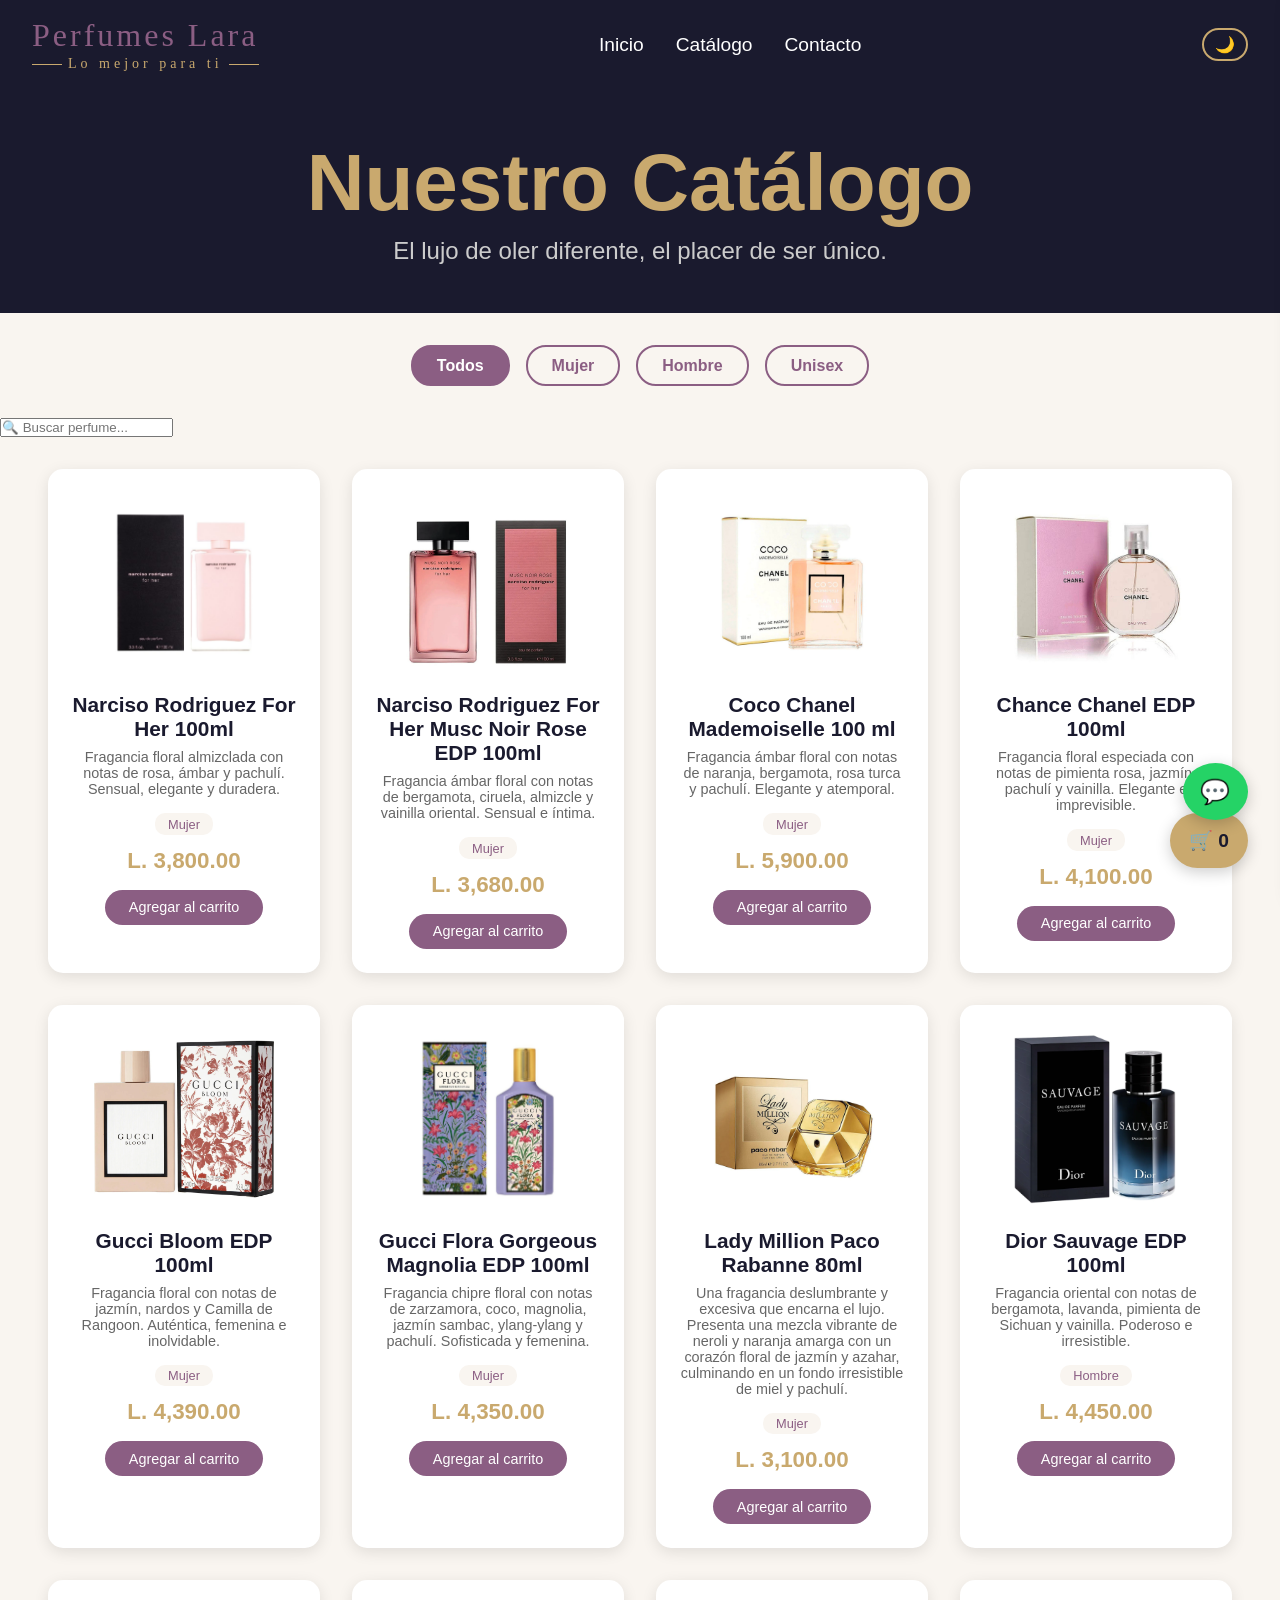
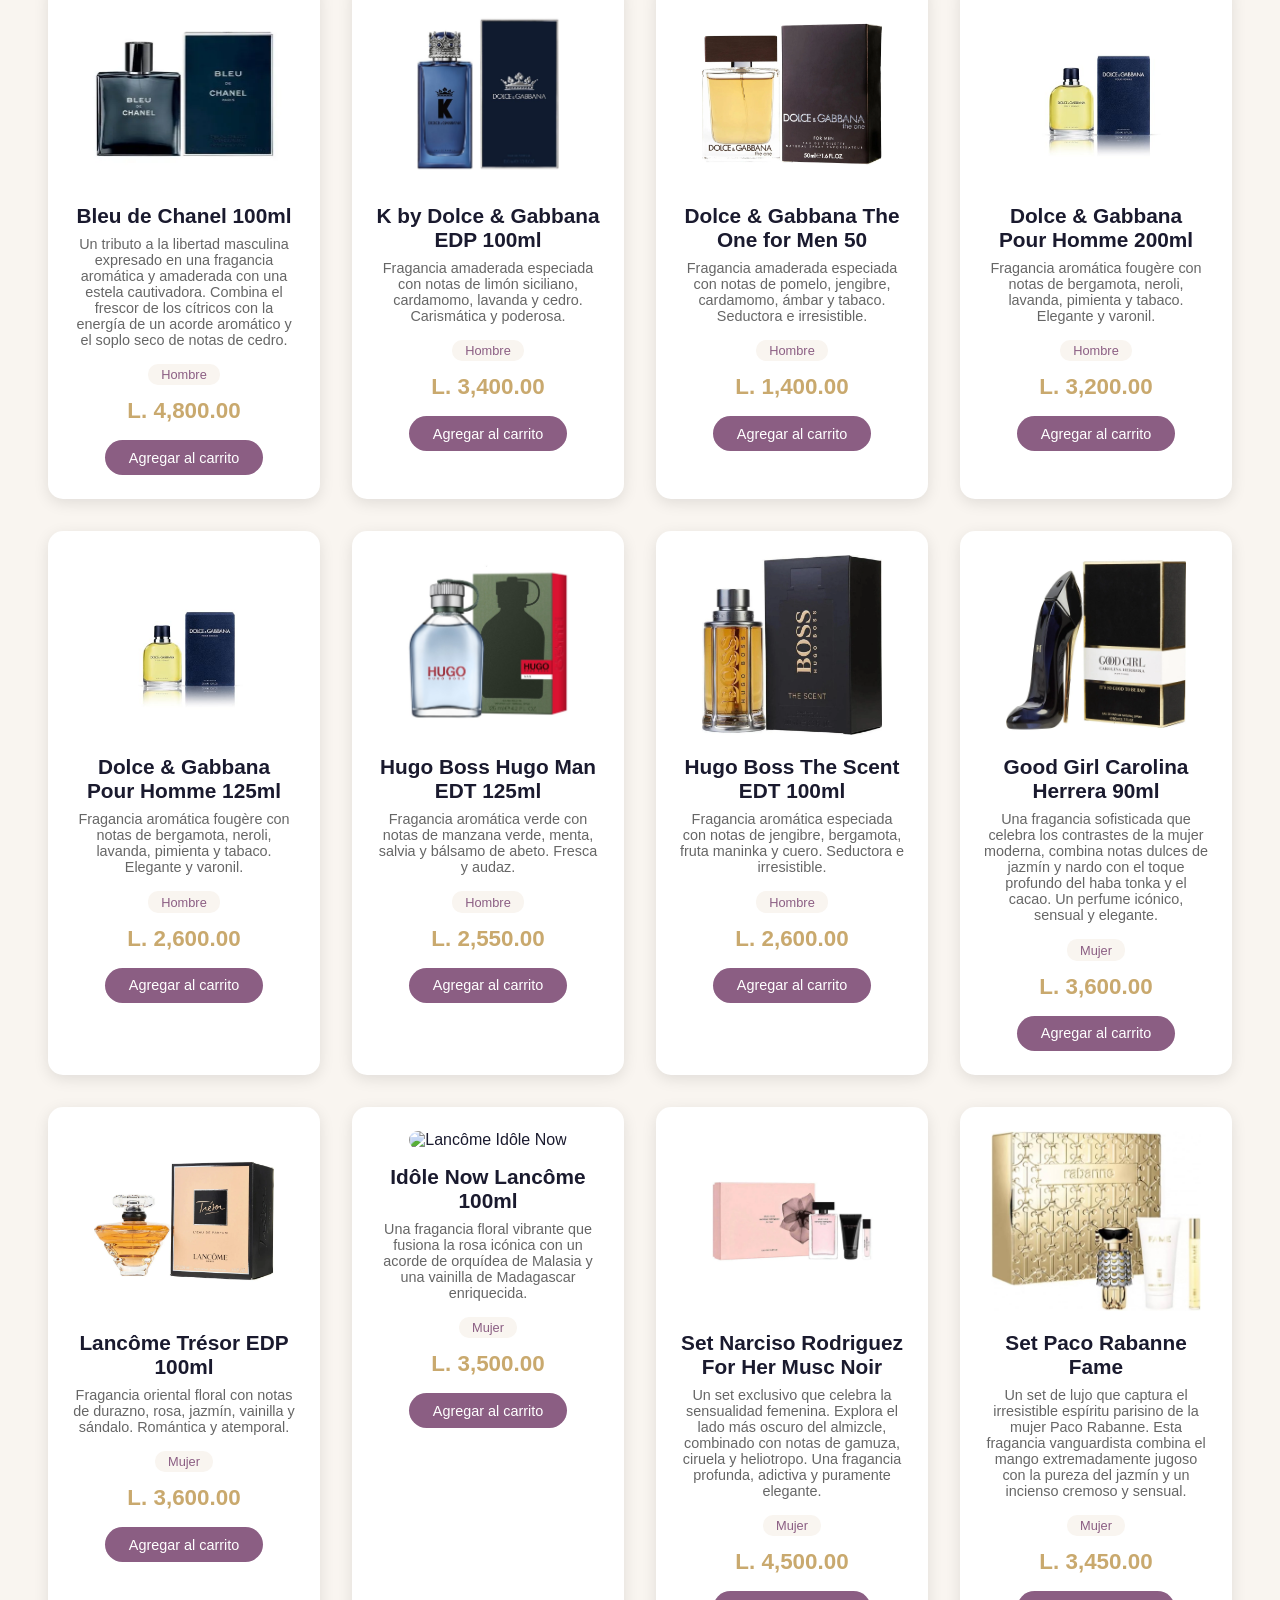
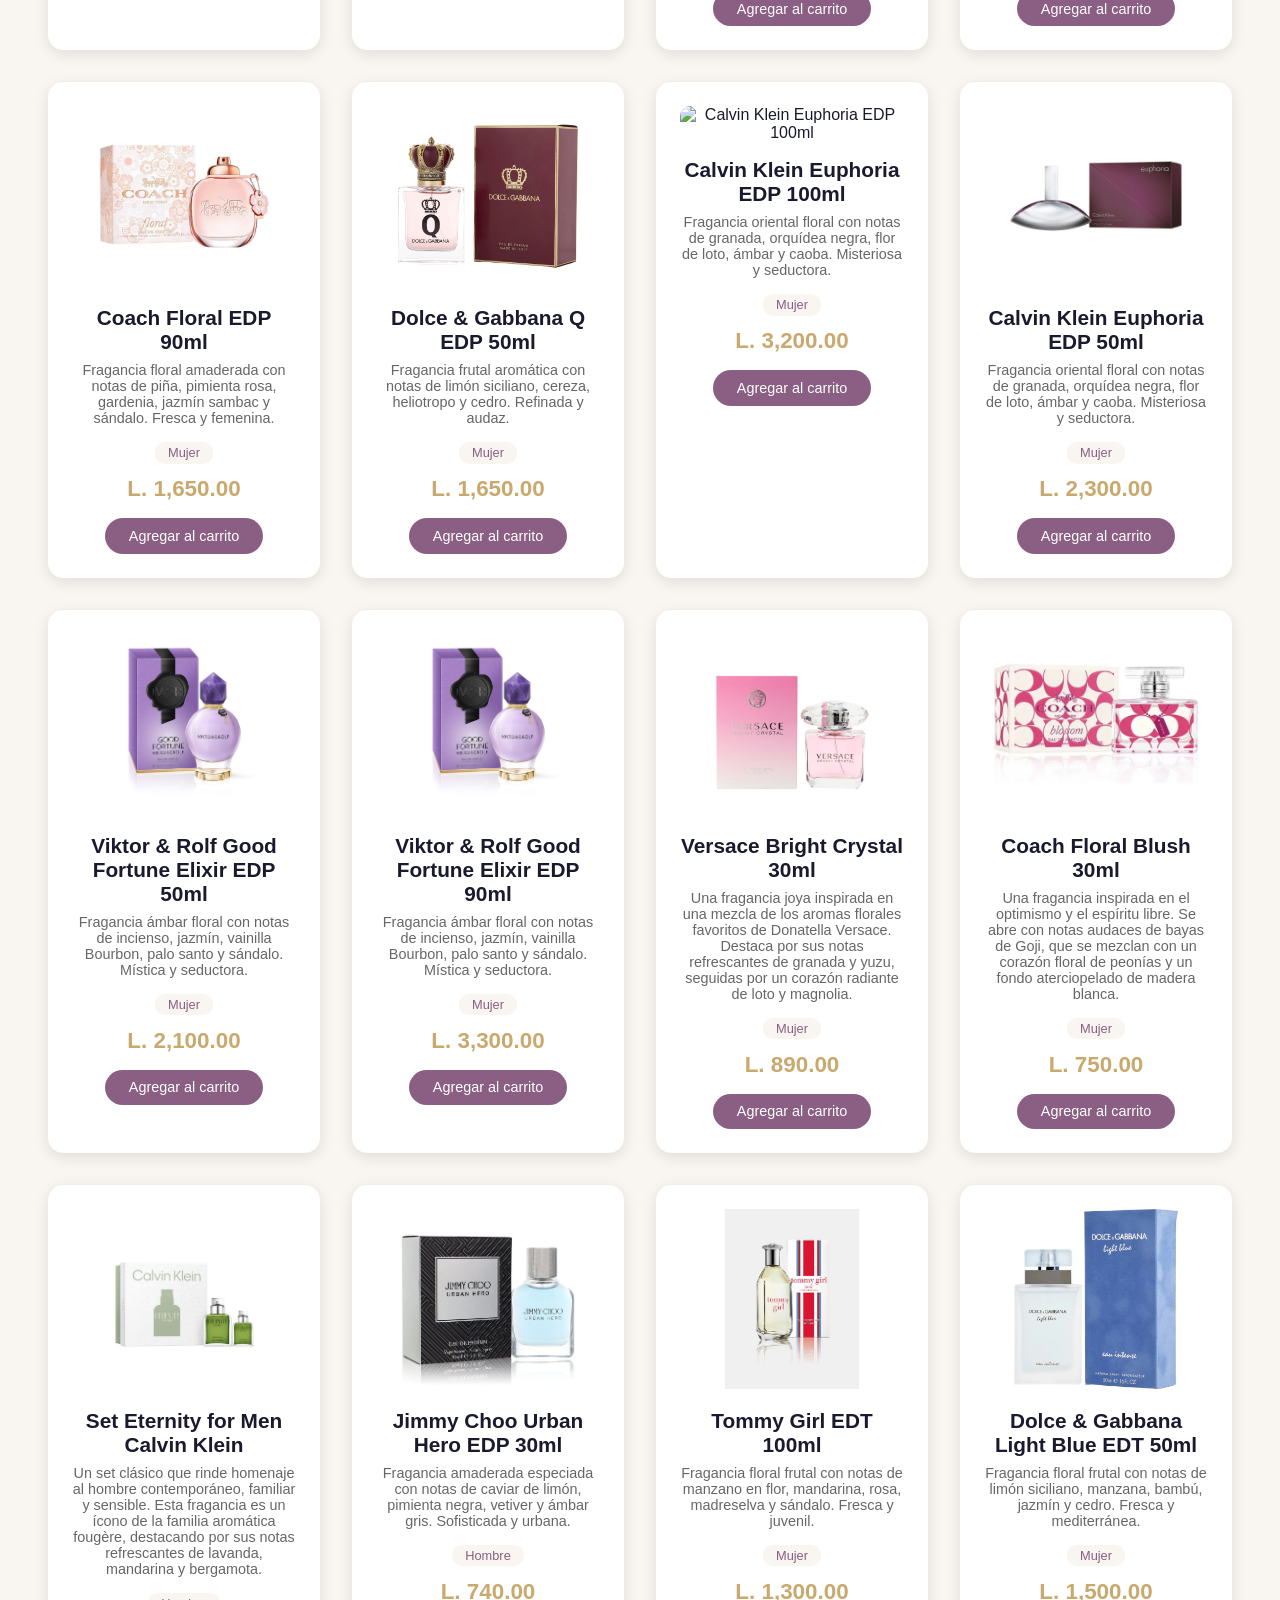
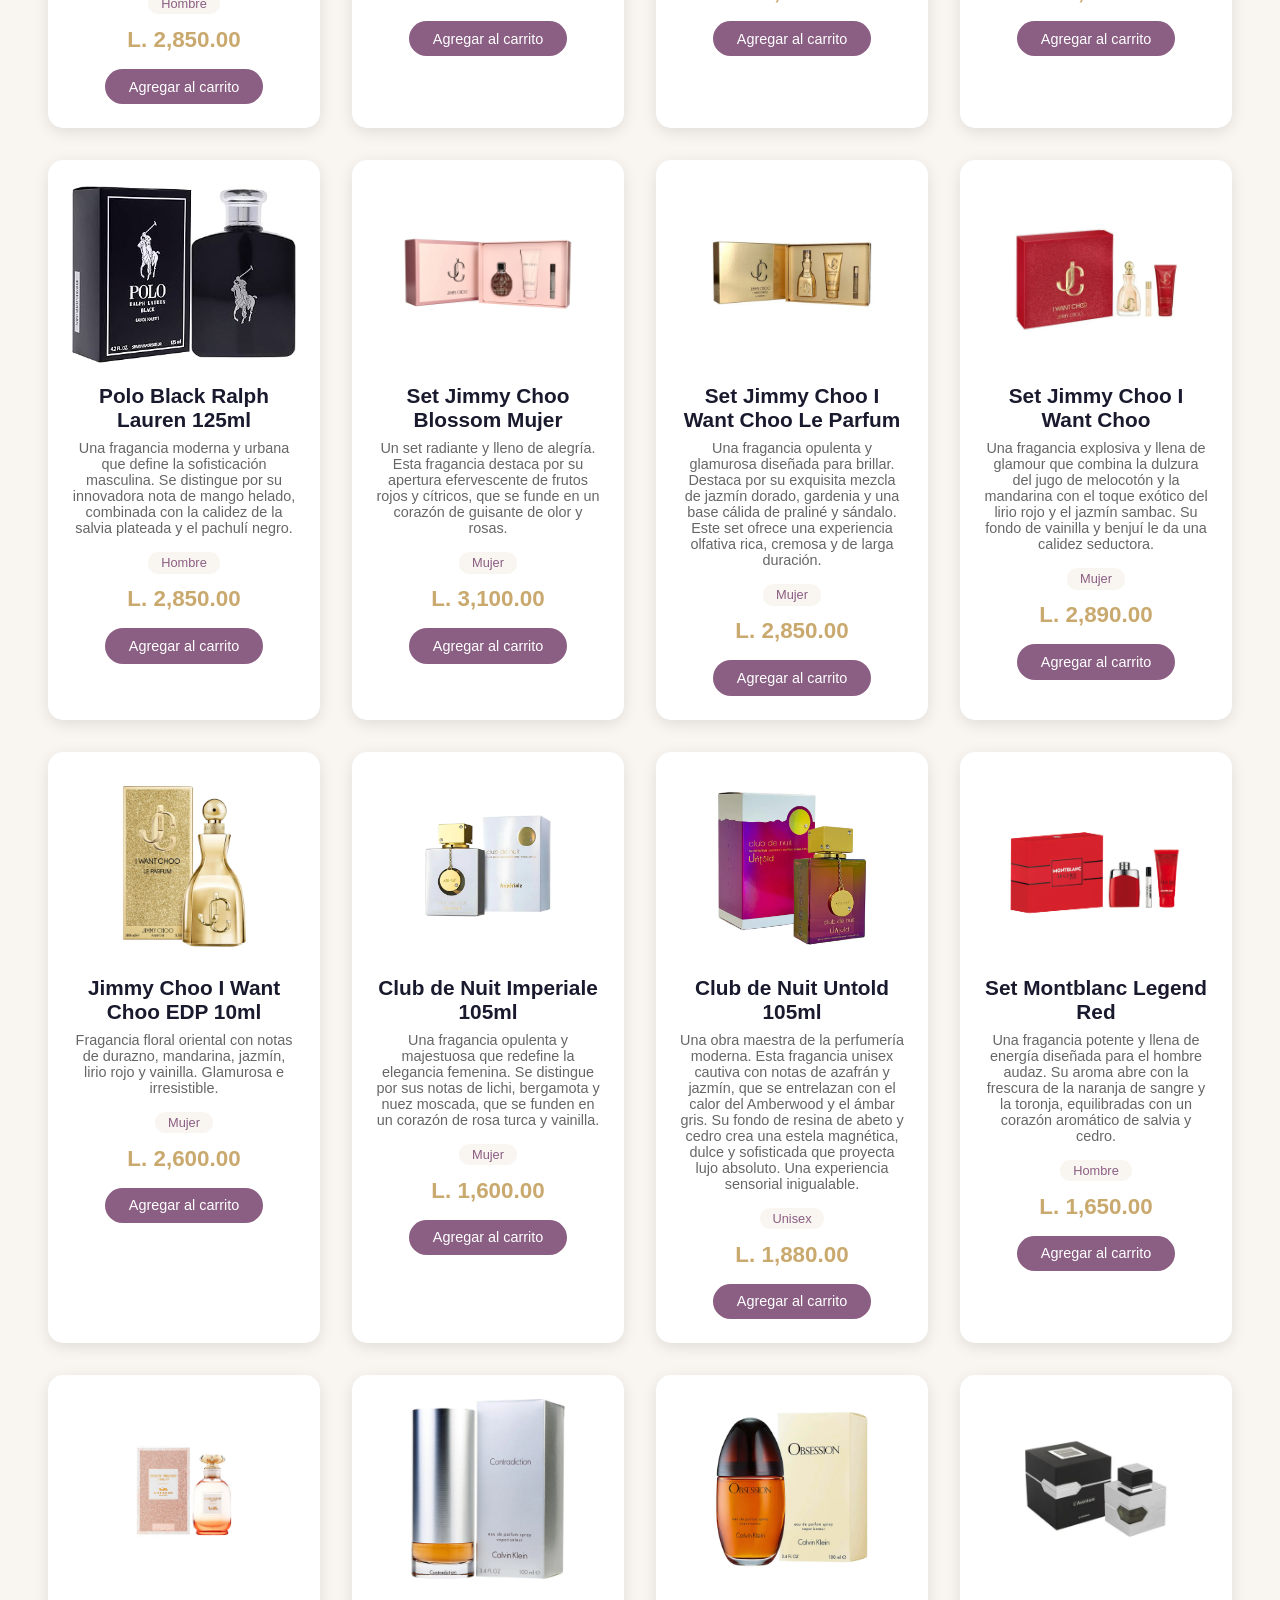
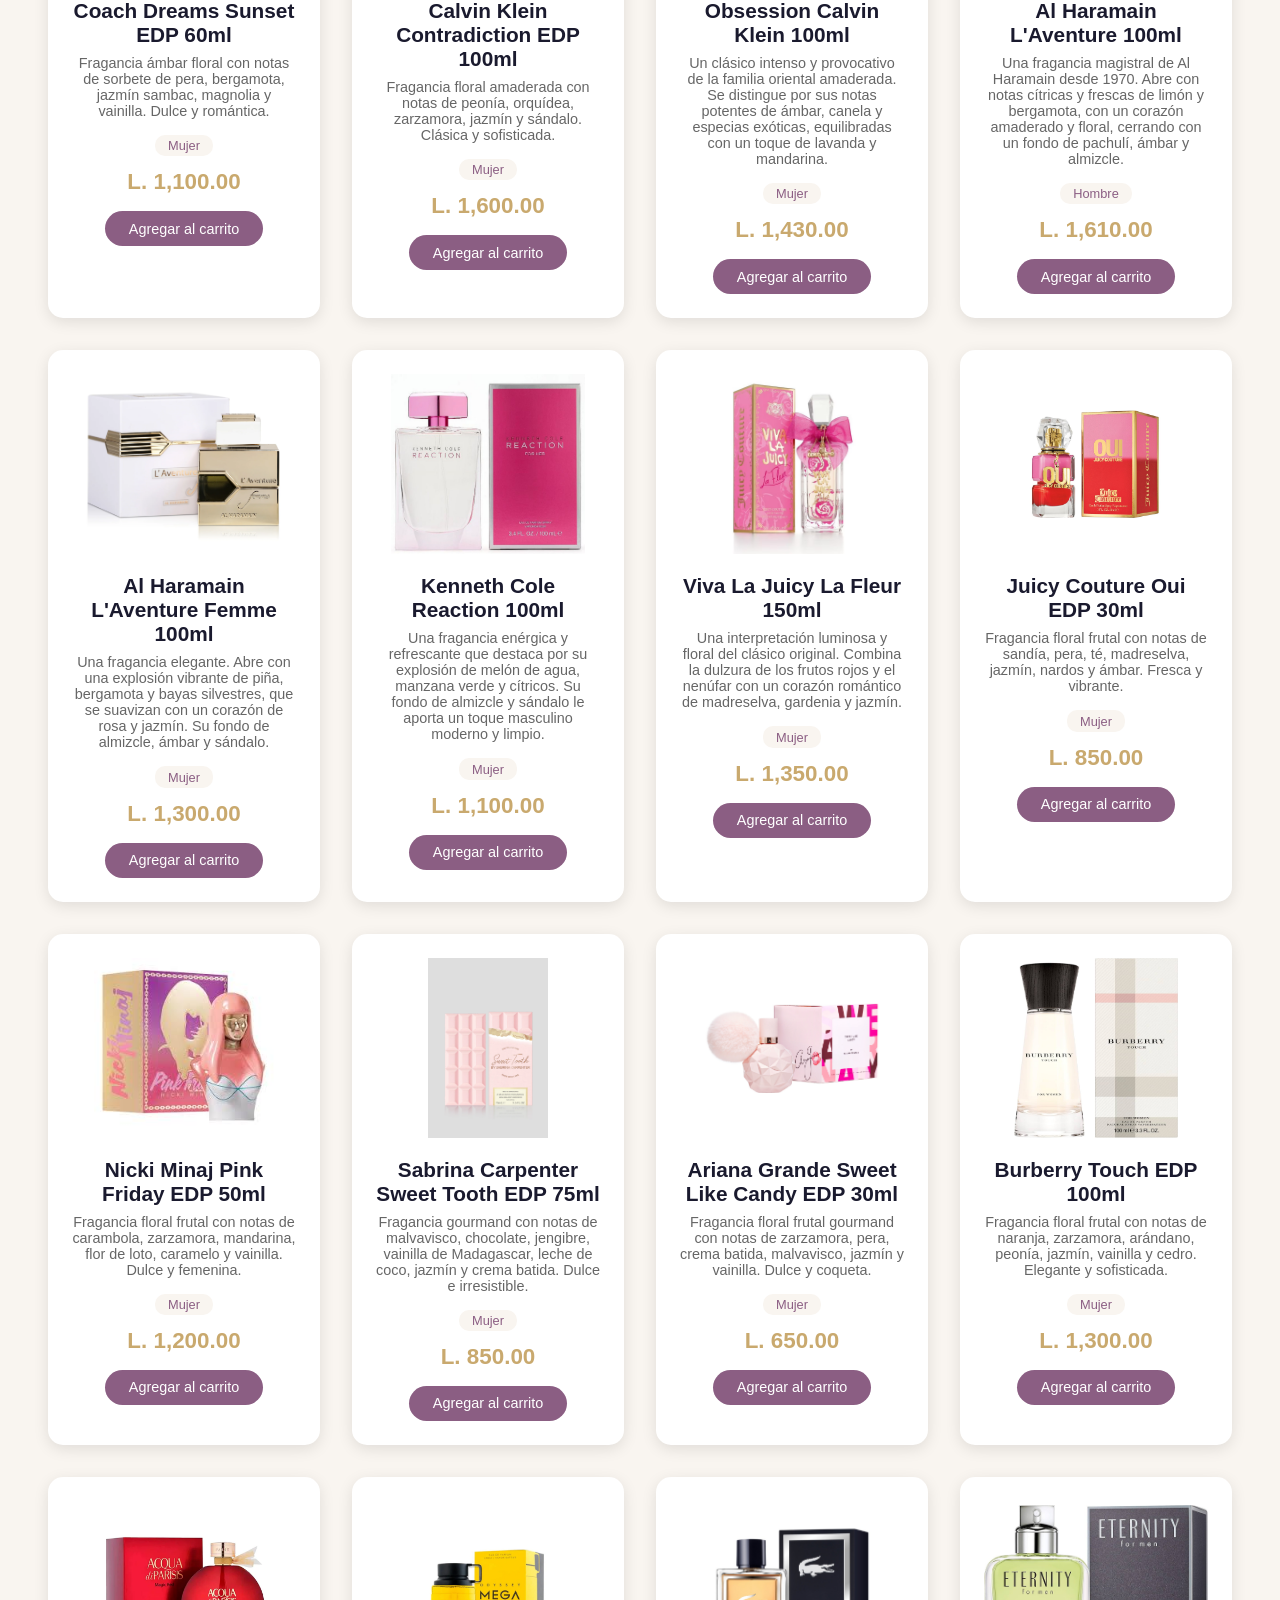
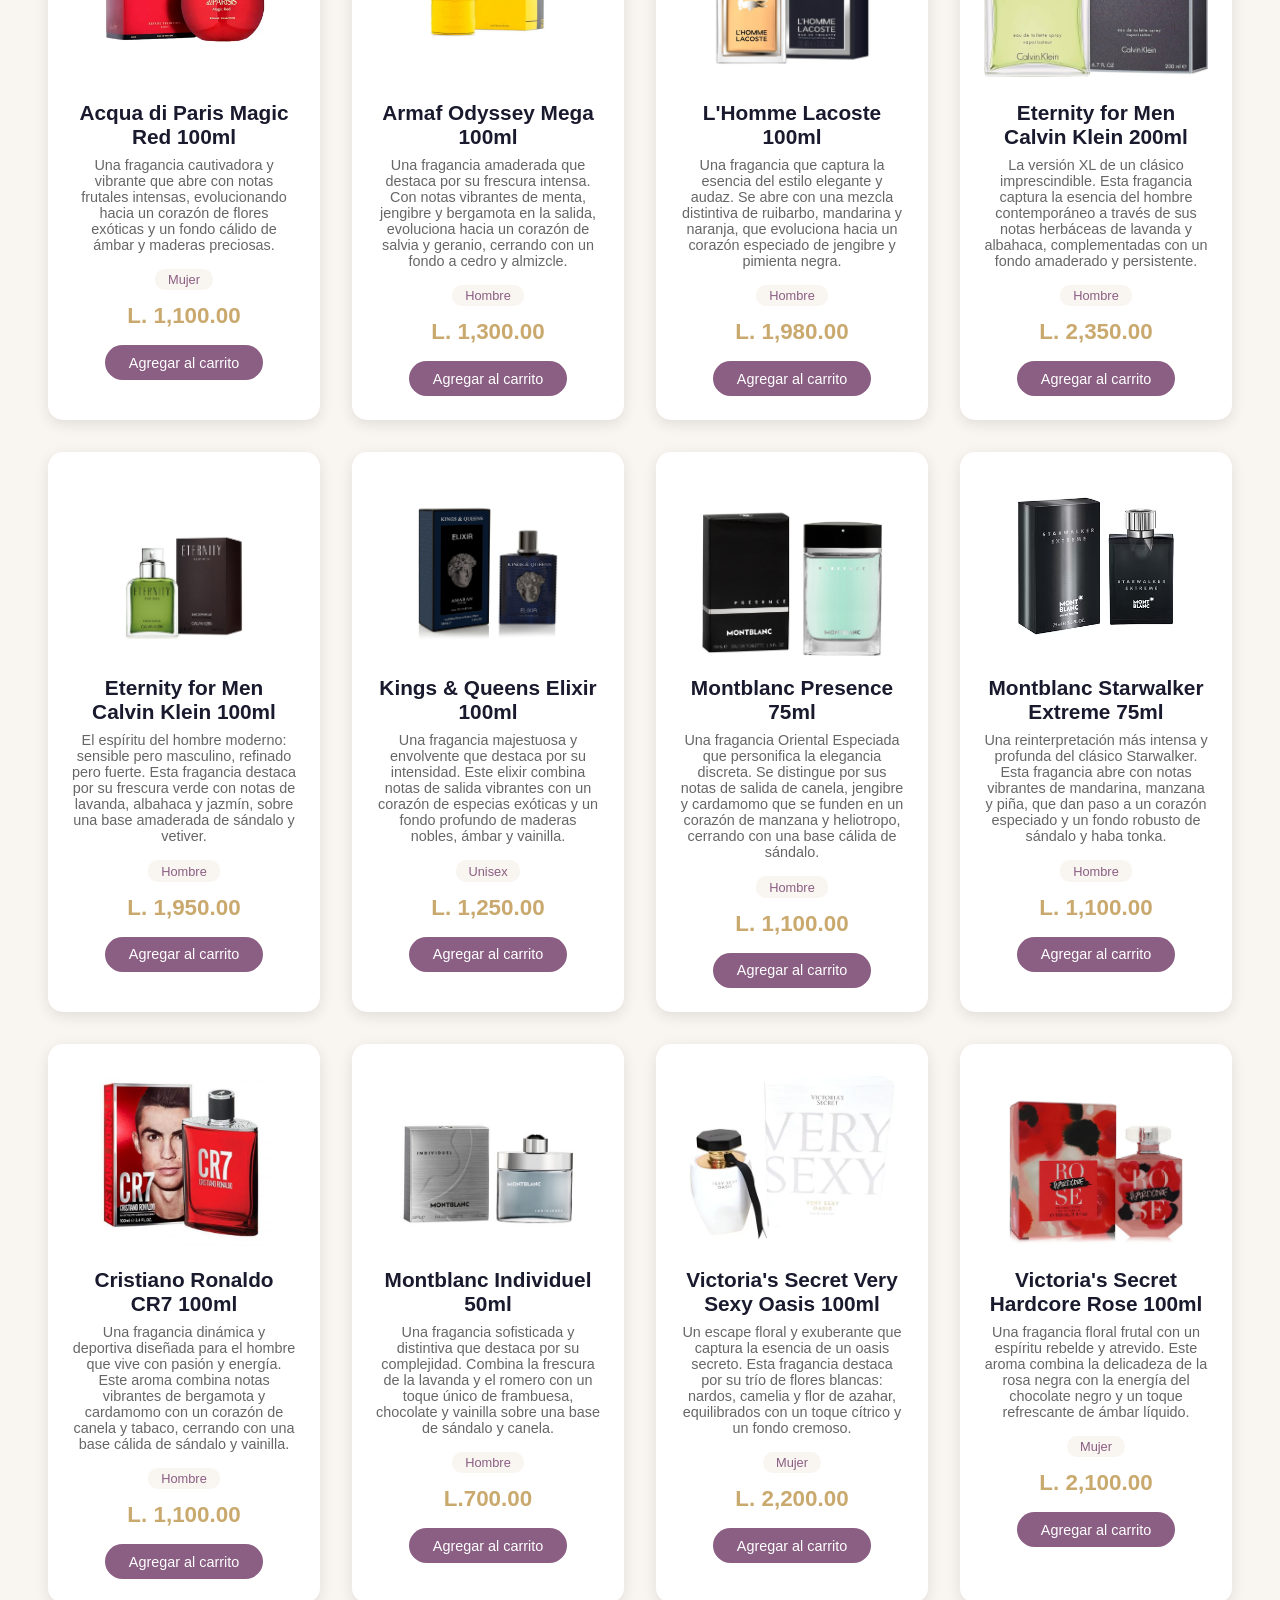
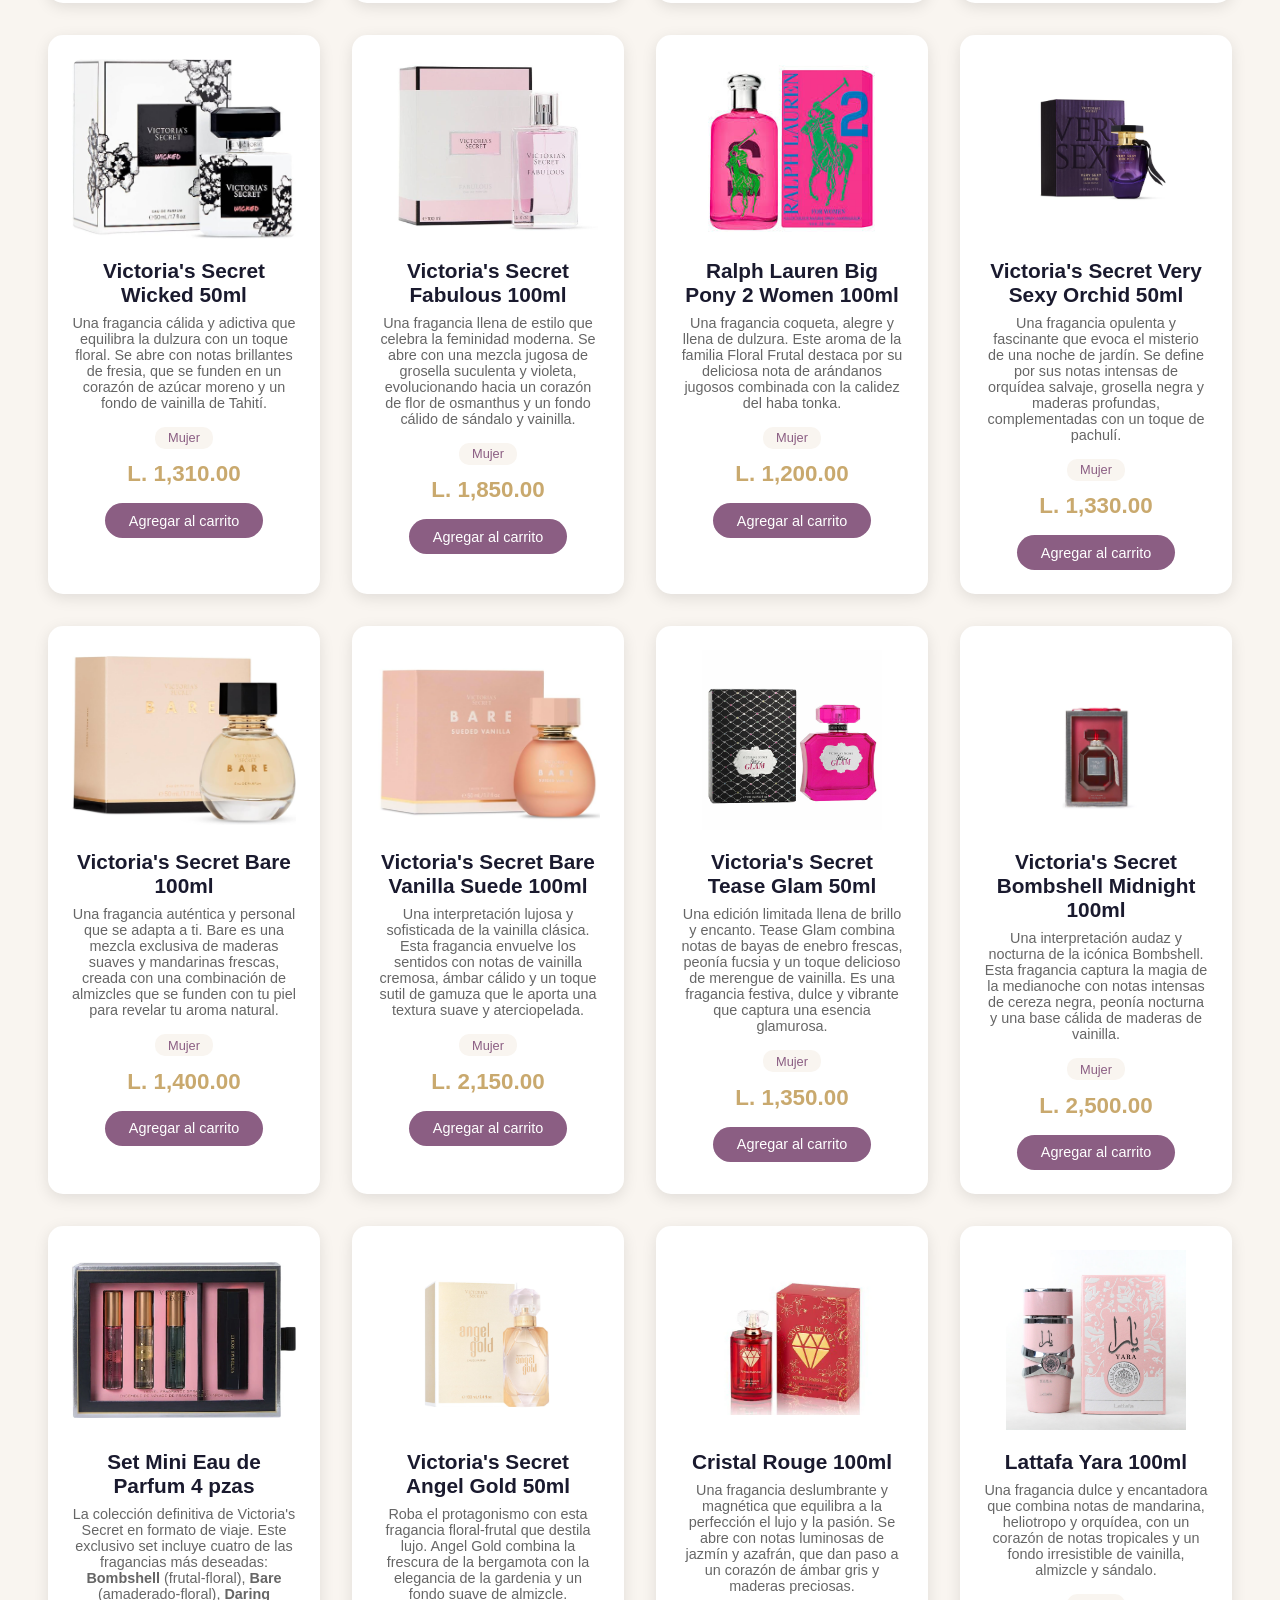
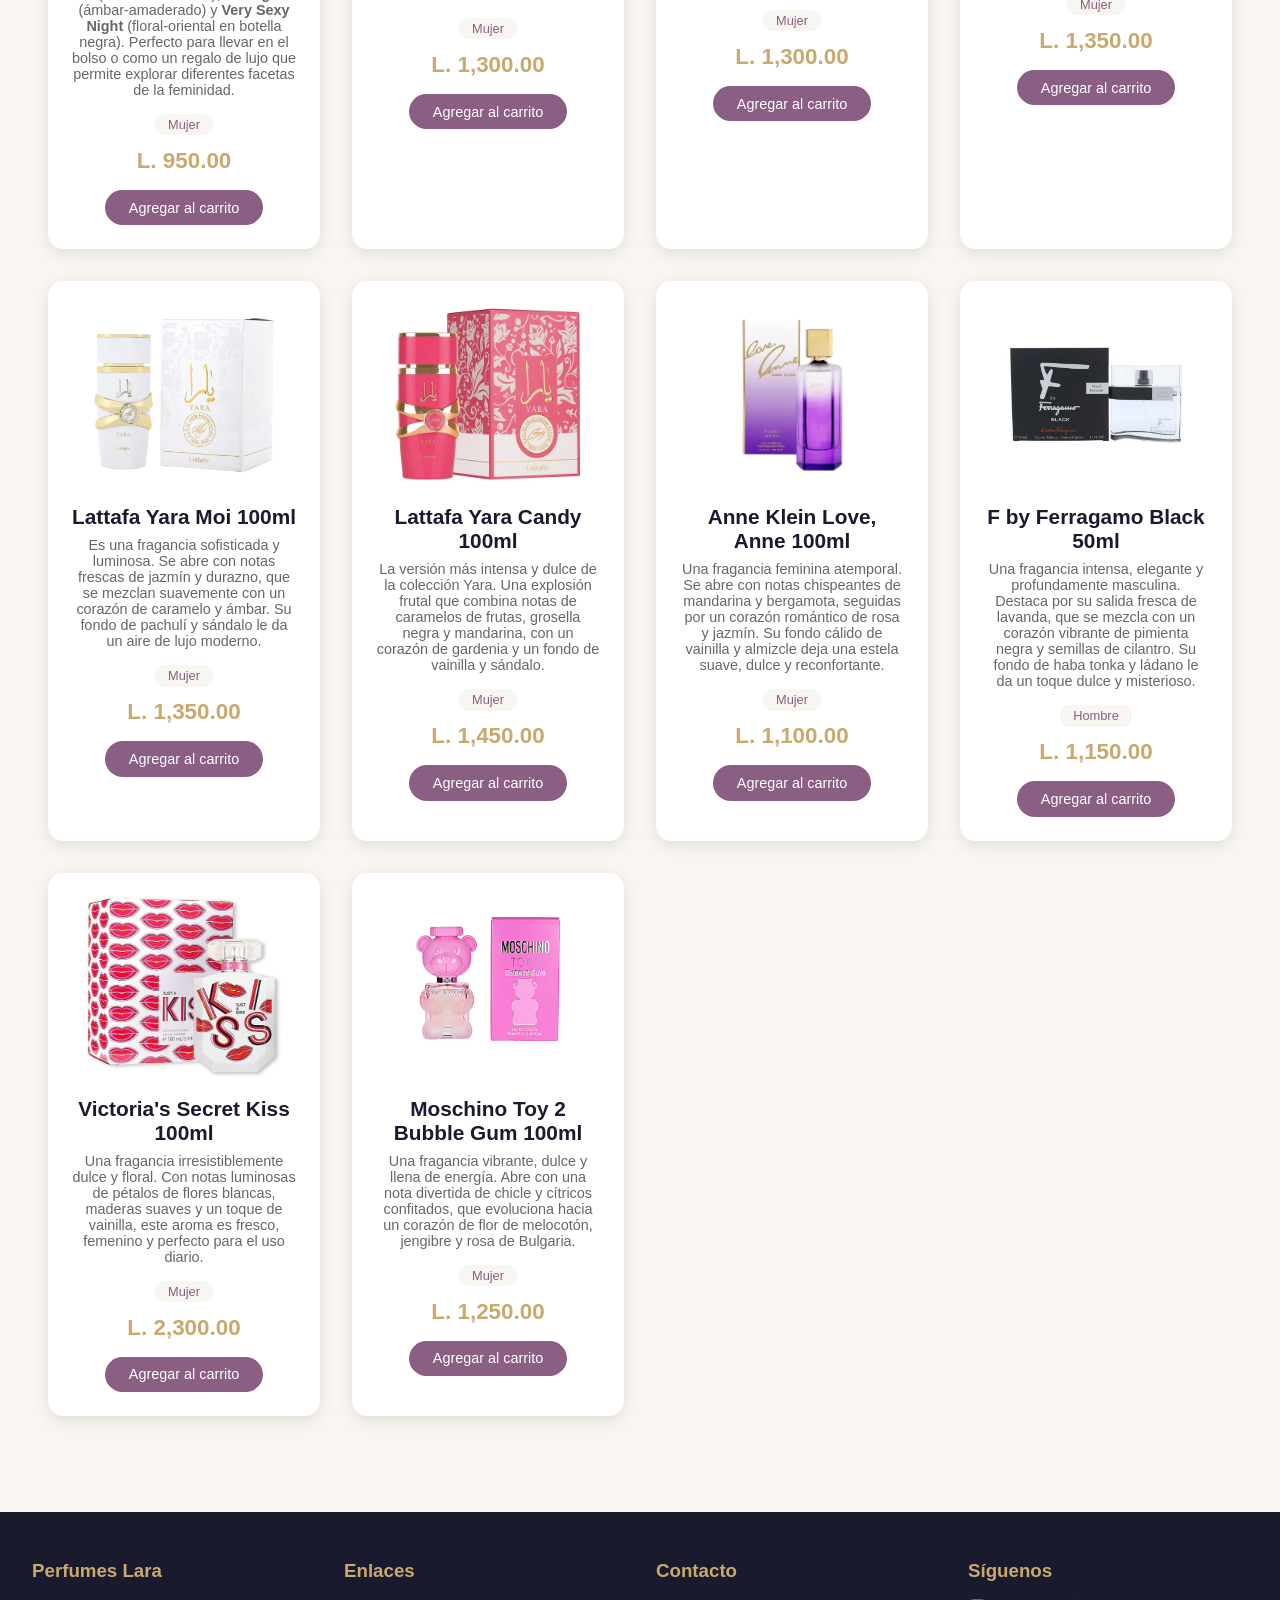
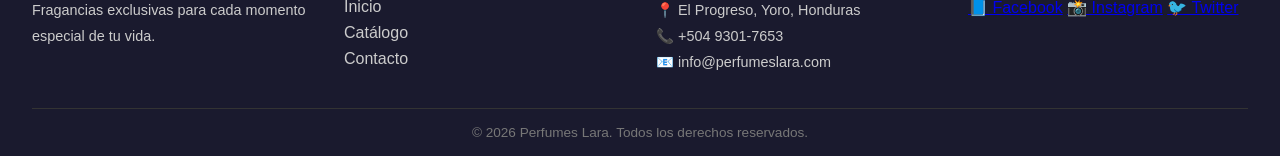
==== commit 286be21b: "Actualizar diseño: carrusel arriba y menu centrado" ====
--- a/catalogo.html
+++ b/catalogo.html
@@ -828,7 +828,7 @@
   <!-- OVERLAY -->
   <div class="overlay" id="overlay"></div>
 
-  <script src="js/"></script>
+  <script src="js/main.js"></script>
   <!-- FOOTER -->
   <footer class="footer">
     <div class="footer-contenido">
--- a/css/styles.css
+++ b/css/styles.css
@@ -6,7 +6,7 @@
 }
 
 :root {
-  --color-primario: #8B5E83;   /* morado elegante */
+  --color-primario: #8B5E83; /* morado elegante */
   --color-dorado: #C9A96E;
   --color-oscuro: #1a1a2e;
   --color-claro: #f9f5f0;
@@ -19,28 +19,35 @@
   color: var(--color-oscuro);
 }
 
-/* NAVBAR */
+/* NAVBAR CON CENTRADO ABSOLUTO */
 .navbar {
-  display: grid;
-  grid-template-columns: 1fr auto 1fr;
+  display: flex;
+  justify-content: space-between;
   align-items: center;
   padding: 1rem 2rem;
   background-color: var(--color-oscuro);
   color: white;
+  position: relative; /* Clave para posicionar el menú respecto a esta barra */
+}
+
+.navbar nav {
+  position: absolute;
+  left: 50%;
+  transform: translateX(-50%); /* Lo empuja exactamente al centro matemático de la barra */
 }
 
 .nav-links {
   list-style: none;
   display: flex;
   gap: 2rem;
-  justify-content: center;
+  margin: 0;
+  padding: 0;
 }
 
 .nav-acciones {
   display: flex;
   align-items: center;
   gap: 1rem;
-  justify-content: flex-end;
 }
 
 .logo {
@@ -78,19 +85,12 @@
   letter-spacing: 4px;
 }
 
-.nav-links {
-  list-style: none;
-  display: flex;
-  gap: 2rem;
-}
-
 .nav-links a {
   color: white;
   text-decoration: none;
   transition: color 0.3s;
   font-size: 1.2rem;
 }
-
 
 .nav-links a:hover {
   color: var(--color-dorado);
@@ -124,6 +124,7 @@
   text-decoration: none;
   font-weight: bold;
   transition: transform 0.2s;
+  display: inline-block;
 }
 
 .btn:hover {
@@ -159,12 +160,14 @@
 }
 
 .filtro-btn {
-  padding: 0.5rem 1.5rem;
+  padding: 0.6rem 1.5rem;
   border: 2px solid var(--color-primario);
   background: transparent;
+  color: var(--color-primario);
   border-radius: 20px;
   cursor: pointer;
   font-size: 1rem;
+  font-weight: bold;
   transition: all 0.3s;
 }
 
@@ -172,6 +175,17 @@
 .filtro-btn.activo {
   background-color: var(--color-primario);
   color: white;
+}
+
+body.dark .filtro-btn {
+  border-color: var(--color-dorado);
+  color: var(--color-dorado);
+}
+
+body.dark .filtro-btn:hover,
+body.dark .filtro-btn.activo {
+  background-color: var(--color-dorado);
+  color: var(--color-oscuro);
 }
 
 /* PRODUCTOS */
@@ -196,9 +210,13 @@
   transform: translateY(-5px);
 }
 
-.card-img {
-  font-size: 4rem;
+.card img {
+  width: 100%;
+  height: 180px;
+  object-fit: contain; /* Mantiene la botella completa dentro del espacio */
+  border-radius: 10px;
   margin-bottom: 1rem;
+  background-color: transparent;
 }
 
 .card h3 {
@@ -259,8 +277,8 @@
   font-weight: bold;
   cursor: pointer;
   box-shadow: 0 4px 15px rgba(0,0,0,0.2);
-}
-
+  z-index: 998;
+}
 
 /* CONTACTO CONTENIDO */
 .contacto-contenido {
@@ -396,21 +414,7 @@
   background-color: var(--color-dorado);
 }
 
-/* RESPONSIVE */
-@media (max-width: 768px) {
-  .contacto-contenido {
-    grid-template-columns: 1fr;
-    padding: 1.5rem;
-  }
-}
-
-/* NAVBAR ACCIONES */
-.nav-acciones {
-  display: flex;
-  align-items: center;
-  gap: 1rem;
-}
-
+/* BOTONES NAVBAR */
 .btn-dark {
   background: transparent;
   border: 2px solid var(--color-dorado);
@@ -427,7 +431,6 @@
   color: var(--color-oscuro);
 }
 
-/* HAMBURGER */
 .hamburger {
   display: none;
   background: transparent;
@@ -435,55 +438,6 @@
   color: white;
   font-size: 1.8rem;
   cursor: pointer;
-}
-
-/* MODO OSCURO */
-body.dark {
-  background-color: #121212;
-  color: #f0f0f0;
-}
-
-body.dark .navbar {
-  background-color: #1f1f1f;
-}
-
-body.dark .card {
-  background-color: #1e1e1e;
-  color: #f0f0f0;
-}
-
-body.dark .card p {
-  color: #aaa;
-}
-
-body.dark .formulario-box {
-  background-color: #1e1e1e;
-  color: #f0f0f0;
-}
-
-body.dark .campo input,
-body.dark .campo select,
-body.dark .campo textarea {
-  background-color: #2a2a2a;
-  color: #f0f0f0;
-  border-color: #444;
-}
-
-body.dark .footer {
-  background-color: #0a0a0a;
-}
-
-body.dark .info-box {
-  color: #f0f0f0;
-}
-
-/* CARD IMAGEN */
-.card img {
-  width: 100%;
-  height: 180px;
-  object-fit: cover;
-  border-radius: 10px;
-  margin-bottom: 1rem;
 }
 
 /* WHATSAPP FLOTANTE */
@@ -549,51 +503,12 @@
   color: var(--color-dorado);
 }
 
-.footer-redes {
-  display: flex;
-  flex-direction: column;
-  gap: 0.5rem;
-}
-
-.footer-redes a {
-  color: #ccc;
-  text-decoration: none;
-  transition: color 0.3s;
-}
-
-.footer-redes a:hover {
-  color: var(--color-dorado);
-}
-
 .footer-bottom {
   text-align: center;
   border-top: 1px solid #333;
   padding-top: 1rem;
   font-size: 0.85rem;
   color: #777;
-}
-
-/* RESPONSIVE NAVBAR */
-@media (max-width: 768px) {
-  .nav-links {
-    display: none;
-    flex-direction: column;
-    position: absolute;
-    top: 60px;
-    left: 0;
-    width: 100%;
-    background-color: var(--color-oscuro);
-    padding: 1rem 2rem;
-    z-index: 999;
-  }
-
-  .nav-links.activo {
-    display: flex;
-  }
-
-  .hamburger {
-    display: block;
-  }
 }
 
 /* PANEL CARRITO */
@@ -615,11 +530,6 @@
   right: 0;
 }
 
-body.dark .carrito-panel {
-  background: #1e1e1e;
-  color: #f0f0f0;
-}
-
 .carrito-header {
   display: flex;
   justify-content: space-between;
@@ -654,17 +564,12 @@
   margin-top: 2rem;
 }
 
-/* ITEM DEL CARRITO */
 .carrito-item {
   display: flex;
   align-items: center;
   gap: 1rem;
   padding: 1rem 0;
   border-bottom: 1px solid #eee;
-}
-
-body.dark .carrito-item {
-  border-bottom: 1px solid #333;
 }
 
 .carrito-item img {
@@ -702,14 +607,9 @@
   transform: scale(1.2);
 }
 
-/* FOOTER CARRITO */
 .carrito-footer {
   padding: 1.5rem;
   border-top: 2px solid #eee;
-}
-
-body.dark .carrito-footer {
-  border-top: 2px solid #333;
 }
 
 .carrito-total {
@@ -719,10 +619,6 @@
   font-weight: bold;
   margin-bottom: 1rem;
   color: var(--color-oscuro);
-}
-
-body.dark .carrito-total {
-  color: #f0f0f0;
 }
 
 #carrito-total {
@@ -762,54 +658,184 @@
   display: block;
 }
 
-/* BUSCADOR */
-.buscador {
-  display: flex;
-  justify-content: center;
-  padding: 0 2rem 2rem;
-}
-
-#buscador-input {
-  width: 100%;
-  max-width: 500px;
-  padding: 0.8rem 1.5rem;
-  border: 2px solid #ddd;
-  border-radius: 30px;
-  font-size: 1rem;
-  outline: none;
-  transition: border 0.3s;
-  font-family: var(--fuente);
-}
-
-#buscador-input:focus {
-  border-color: var(--color-primario);
-}
-
-body.dark #buscador-input {
+/* MODO OSCURO GLOBAL */
+body.dark {
+  background-color: #121212;
+  color: #f0f0f0;
+}
+
+body.dark .navbar {
+  background-color: #1f1f1f;
+}
+
+body.dark .card {
+  background-color: #1e1e1e;
+  color: #f0f0f0;
+}
+
+body.dark .card h3 {
+  color: #f0f0f0;
+}
+
+body.dark .card p {
+  color: #aaa;
+}
+
+body.dark .formulario-box {
+  background-color: #1e1e1e;
+  color: #f0f0f0;
+}
+
+body.dark .campo input,
+body.dark .campo select,
+body.dark .campo textarea {
   background-color: #2a2a2a;
   color: #f0f0f0;
   border-color: #444;
 }
 
-/* NAVBAR RESPONSIVE */
-@media (max-width: 900px) {
-  .logo-nombre {
-    font-size: 18px;
+body.dark .footer {
+  background-color: #0a0a0a;
+}
+
+body.dark .info-box {
+  color: #f0f0f0;
+}
+
+body.dark .carrito-panel {
+  background: #1e1e1e;
+  color: #f0f0f0;
+}
+
+body.dark .carrito-item {
+  border-bottom: 1px solid #333;
+}
+
+body.dark .carrito-footer {
+  border-top: 2px solid #333;
+}
+
+body.dark .carrito-total {
+  color: #f0f0f0;
+}
+
+/* RESPONSIVE */
+@media (max-width: 768px) {
+  .navbar {
+    padding: 0.8rem 1rem;
   }
 
-  .logo-subtitulo {
-    font-size: 7px;
+  .nav-links {
+    display: none;
+    flex-direction: column;
+    position: absolute;
+    top: 100%;
+    left: 0;
+    width: 100%;
+    background-color: var(--color-oscuro);
+    padding: 1rem 2rem;
+    z-index: 999;
   }
 
-  .logo-linea-decorativa {
-    width: 20px;
+  .nav-links.activo {
+    display: flex;
   }
 
-  .nav-links {
-    gap: 1rem;
+  .hamburger {
+    display: block;
   }
 
-  .nav-links a {
-    font-size: 1rem;
+  .contacto-contenido {
+    grid-template-columns: 1fr;
+    padding: 1.5rem;
   }
+}
+
+/* ==========================================
+   ESTILOS FINALES PARA EL CARRUSEL AUTOMÁTICO
+   ========================================== */
+.banner-slider {
+  width: 100%;
+  max-width: 1100px;
+  height: 400px;
+  margin: 2rem auto;
+  position: relative;
+  overflow: hidden;
+  border-radius: 15px;
+  background-color: #000;
+  box-shadow: 0 8px 25px rgba(0,0,0,0.4);
+  border: 1px solid rgba(201, 169, 110, 0.3);
+}
+
+.slider-container {
+  display: flex;
+  width: 500%;
+  height: 100%;
+  animation: desplazarSlider 20s infinite linear;
+}
+
+.slide {
+  position: relative;
+  width: 20%;
+  height: 100%;
+  overflow: hidden;
+  display: flex;
+  align-items: center;
+  justify-content: center;
+  background-size: cover;
+  background-position: center;
+  background-repeat: no-repeat;
+}
+
+/* Fondo difuminado automático que llena los laterales */
+.slide::before {
+  content: "";
+  position: absolute;
+  top: 0;
+  left: 0;
+  width: 100%;
+  height: 100%;
+  background-image: inherit;
+  background-size: cover;
+  background-position: center;
+  filter: blur(25px) brightness(0.4);
+  z-index: 1;
+}
+
+/* Imagen principal completa al frente */
+.slide img {
+  width: 100%;
+  height: 100%;
+  object-fit: contain;
+  position: relative;
+  z-index: 2;
+}
+
+.slide-caption {
+  position: absolute;
+  bottom: 0;
+  left: 0;
+  width: 100%;
+  padding: 1rem;
+  background: linear-gradient(transparent, rgba(0,0,0,0.8));
+  color: var(--color-dorado);
+  font-family: Georgia, serif;
+  font-size: 1.3rem;
+  text-align: center;
+  z-index: 3;
+}
+
+/* Animación de desplazamiento automático continuo */
+@keyframes desplazarSlider {
+  0%   { transform: translateX(0); }
+  15%  { transform: translateX(0); }
+  20%  { transform: translateX(-20%); }
+  35%  { transform: translateX(-20%); }
+  40%  { transform: translateX(-40%); }
+  55%  { transform: translateX(-40%); }
+  60%  { transform: translateX(-60%); }
+  75%  { transform: translateX(-60%); }
+  80%  { transform: translateX(-80%); }
+  95%  { transform: translateX(-80%); }
+  100% { transform: translateX(0); }
 }
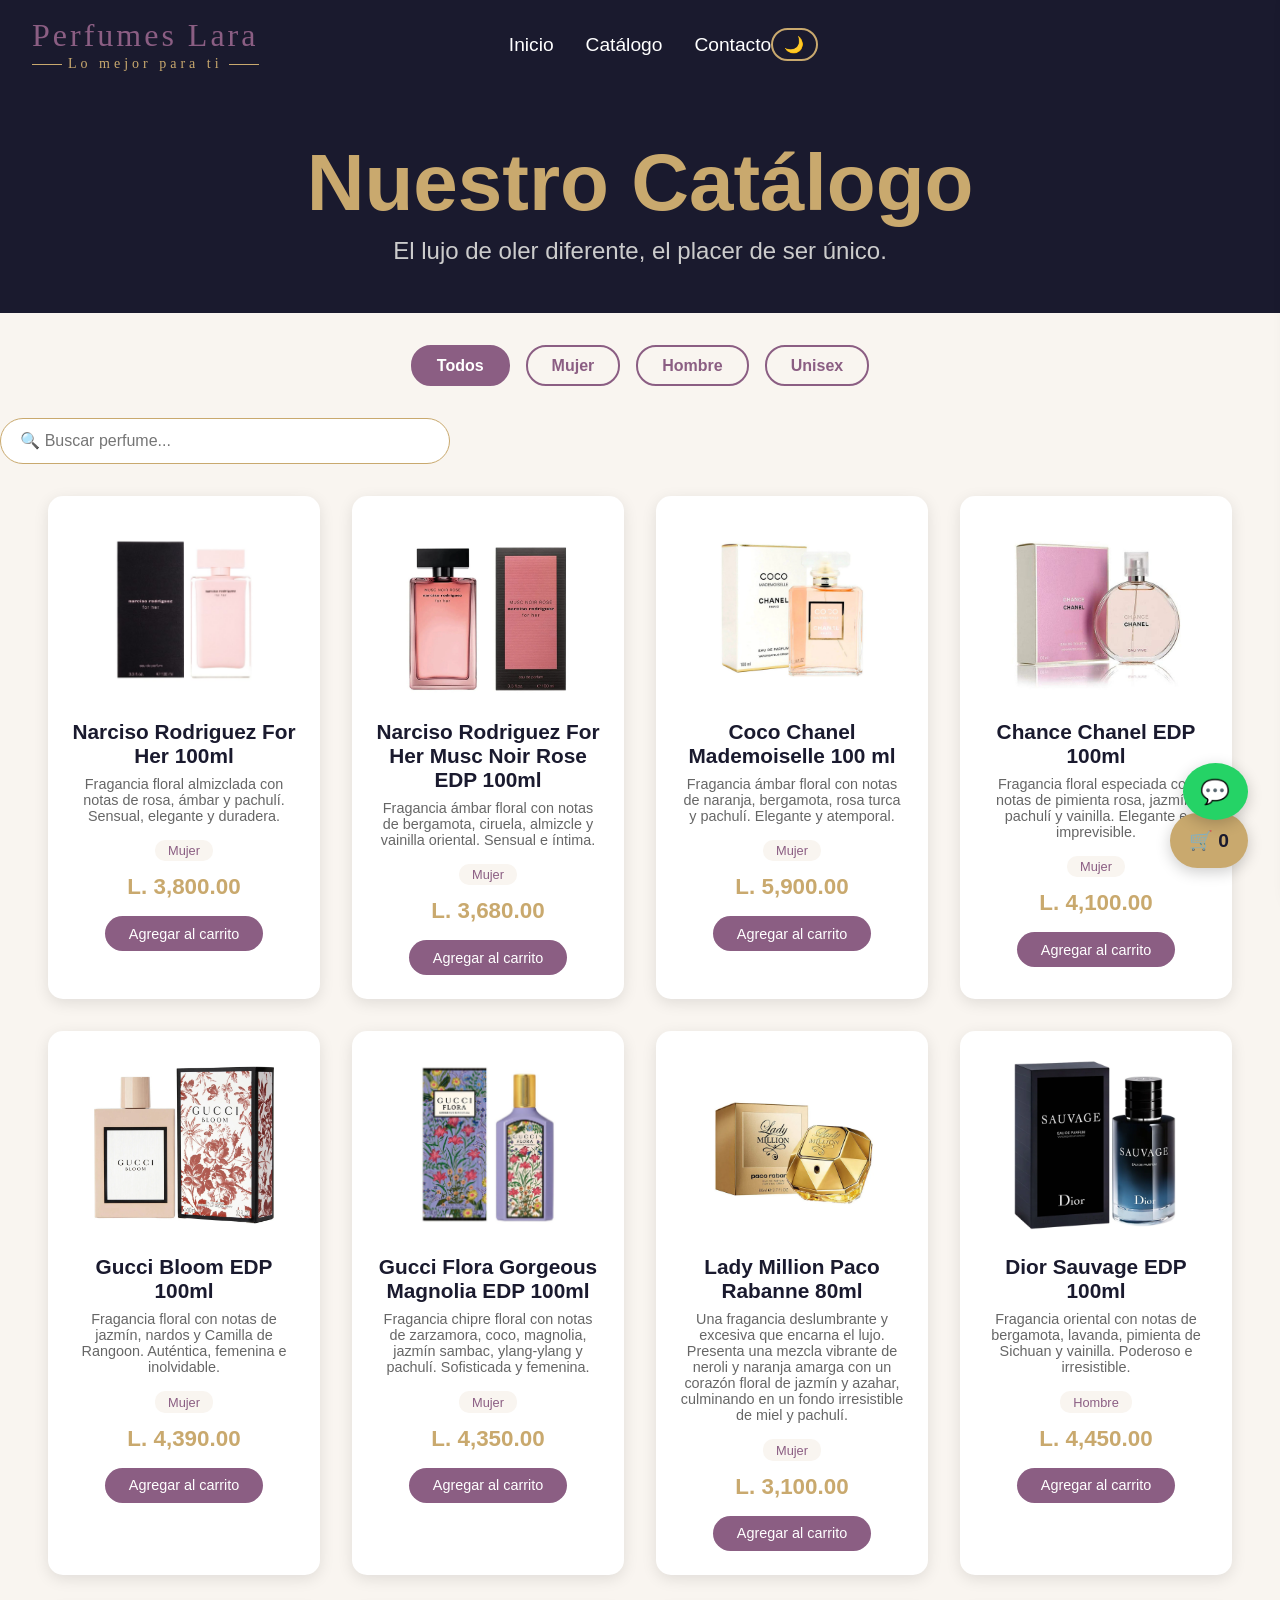
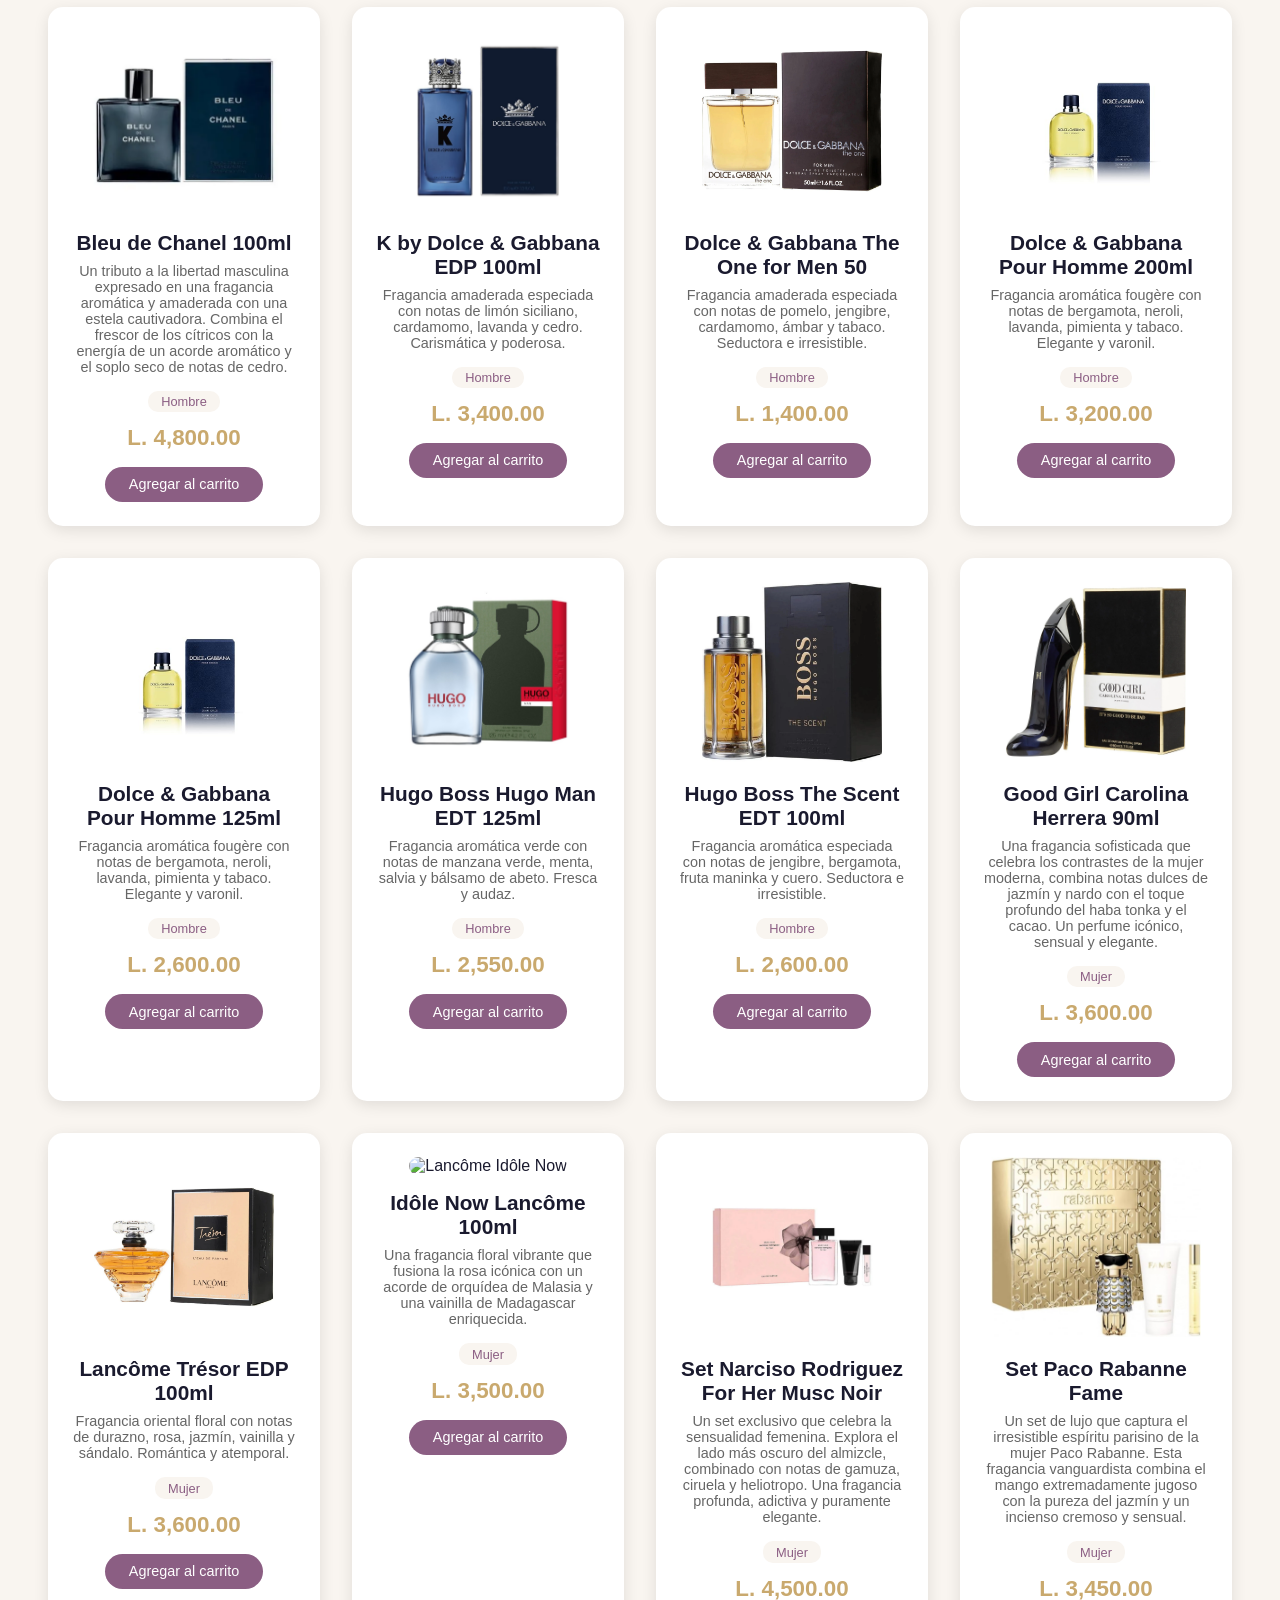
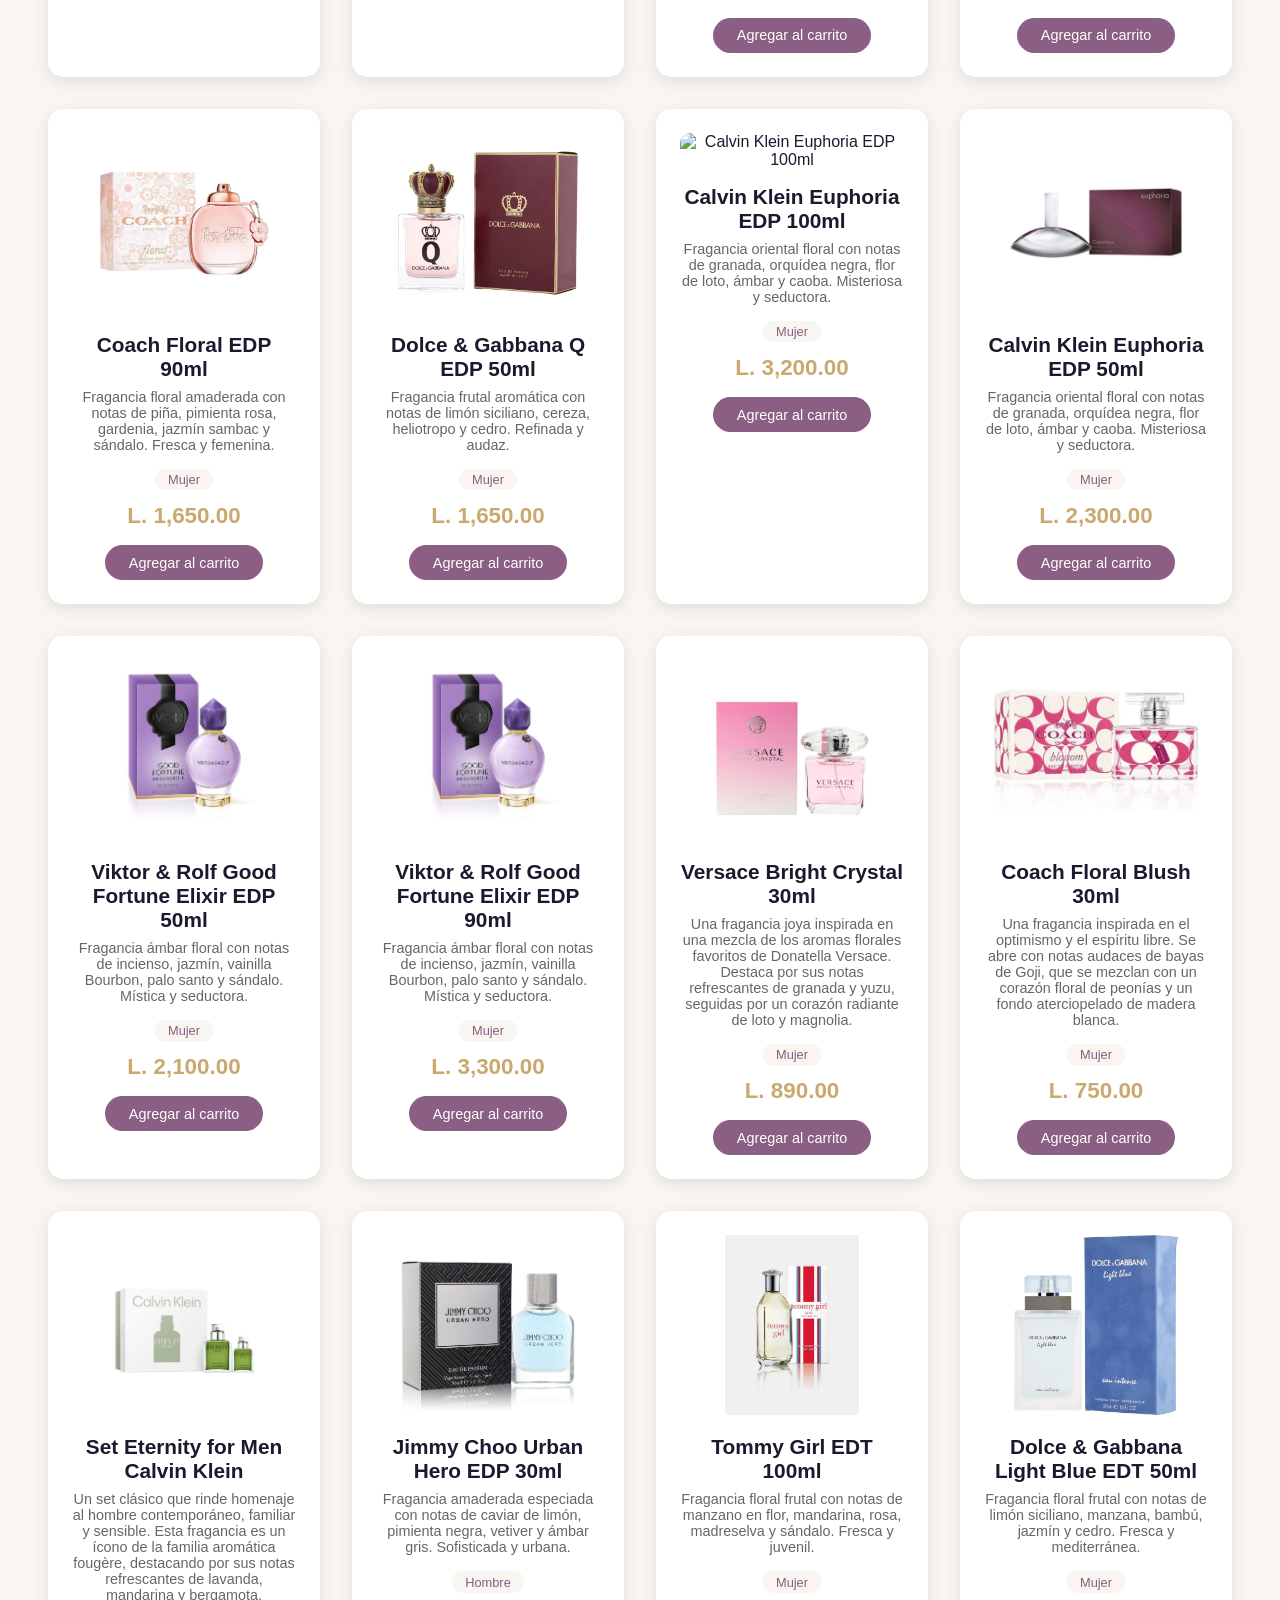
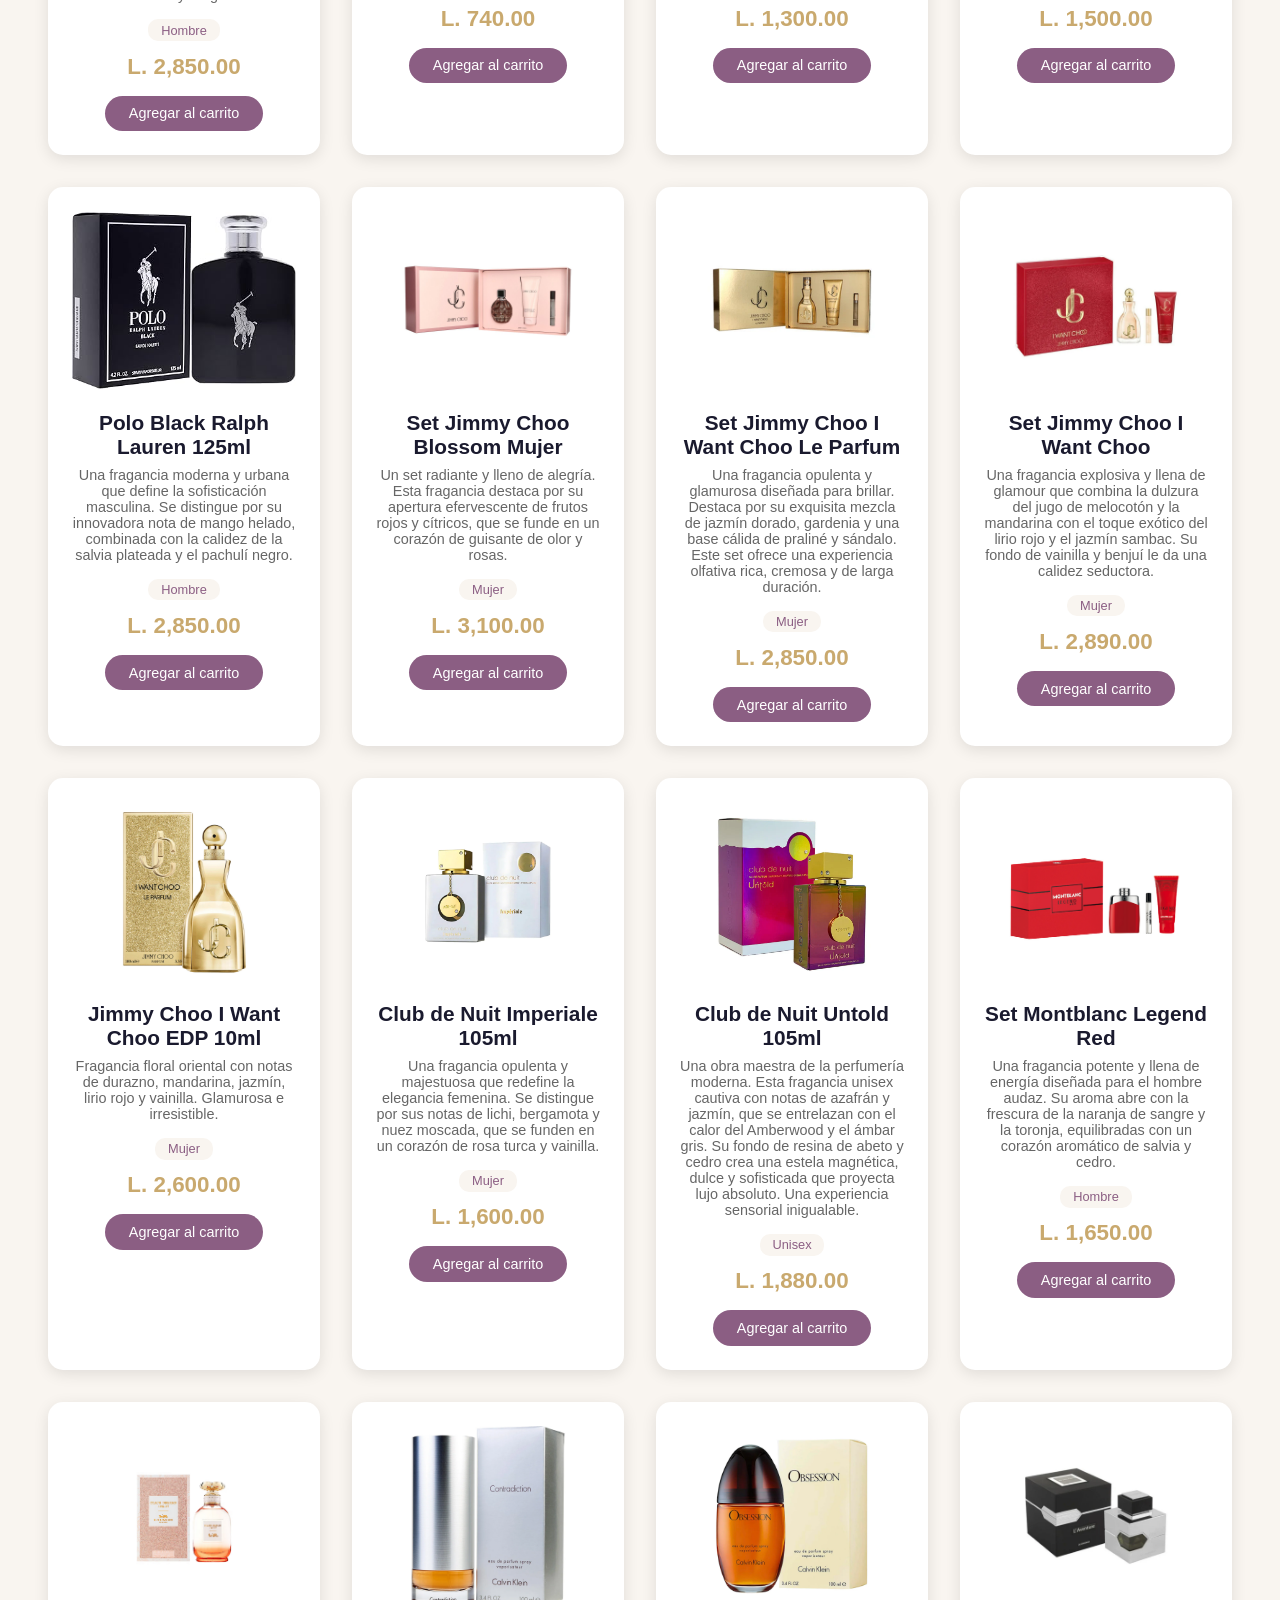
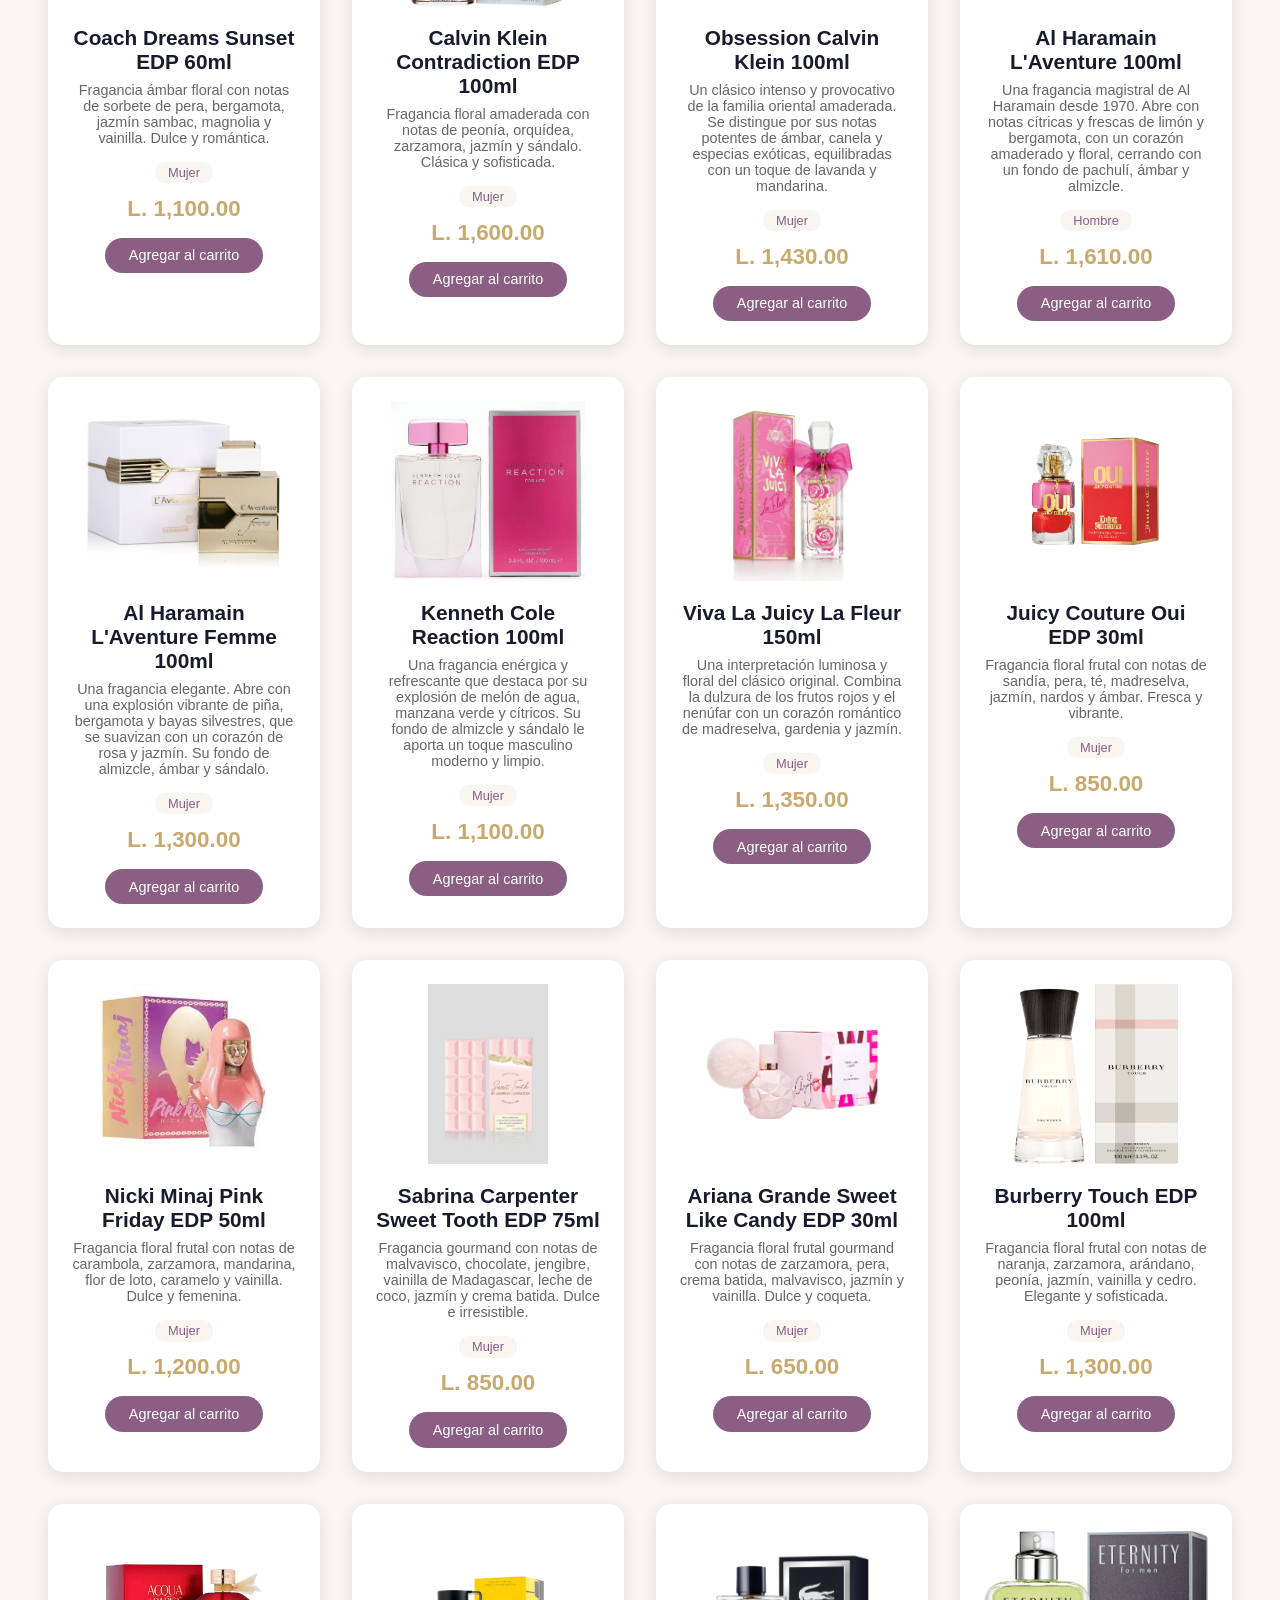
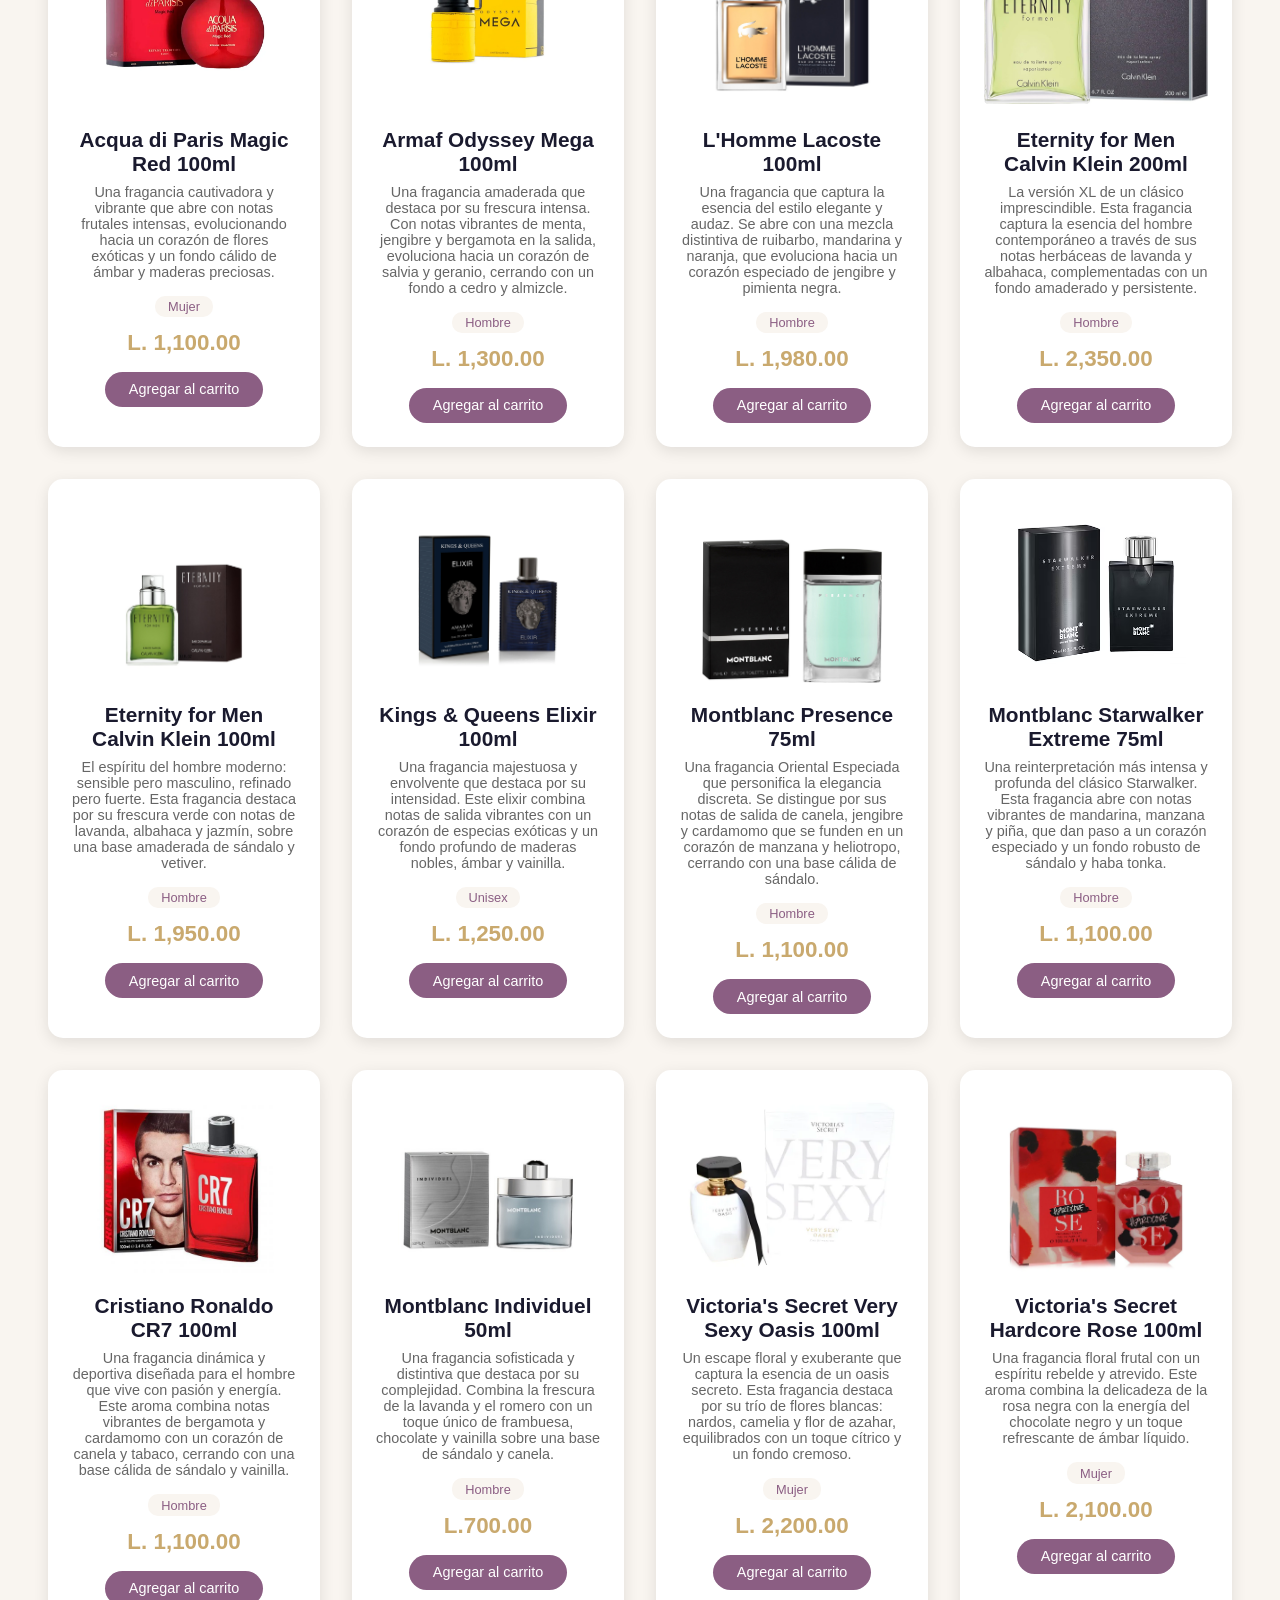
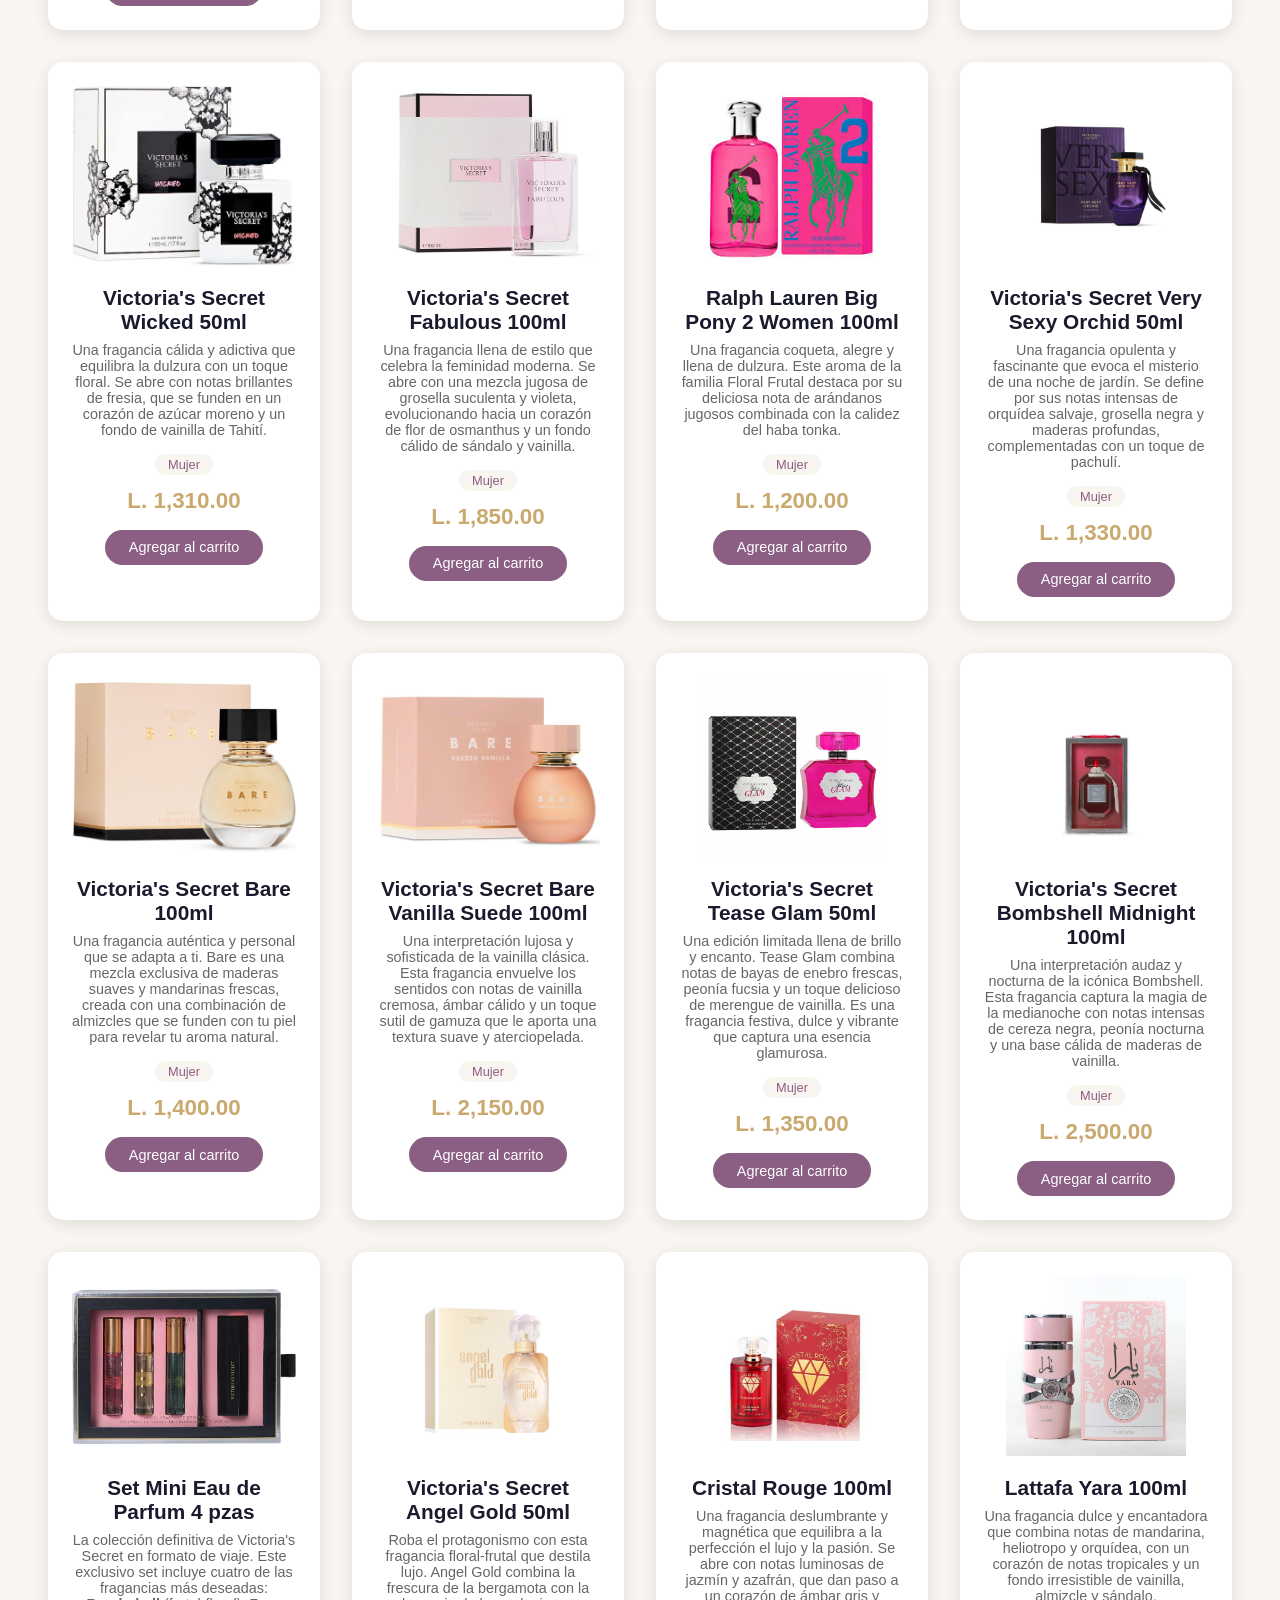
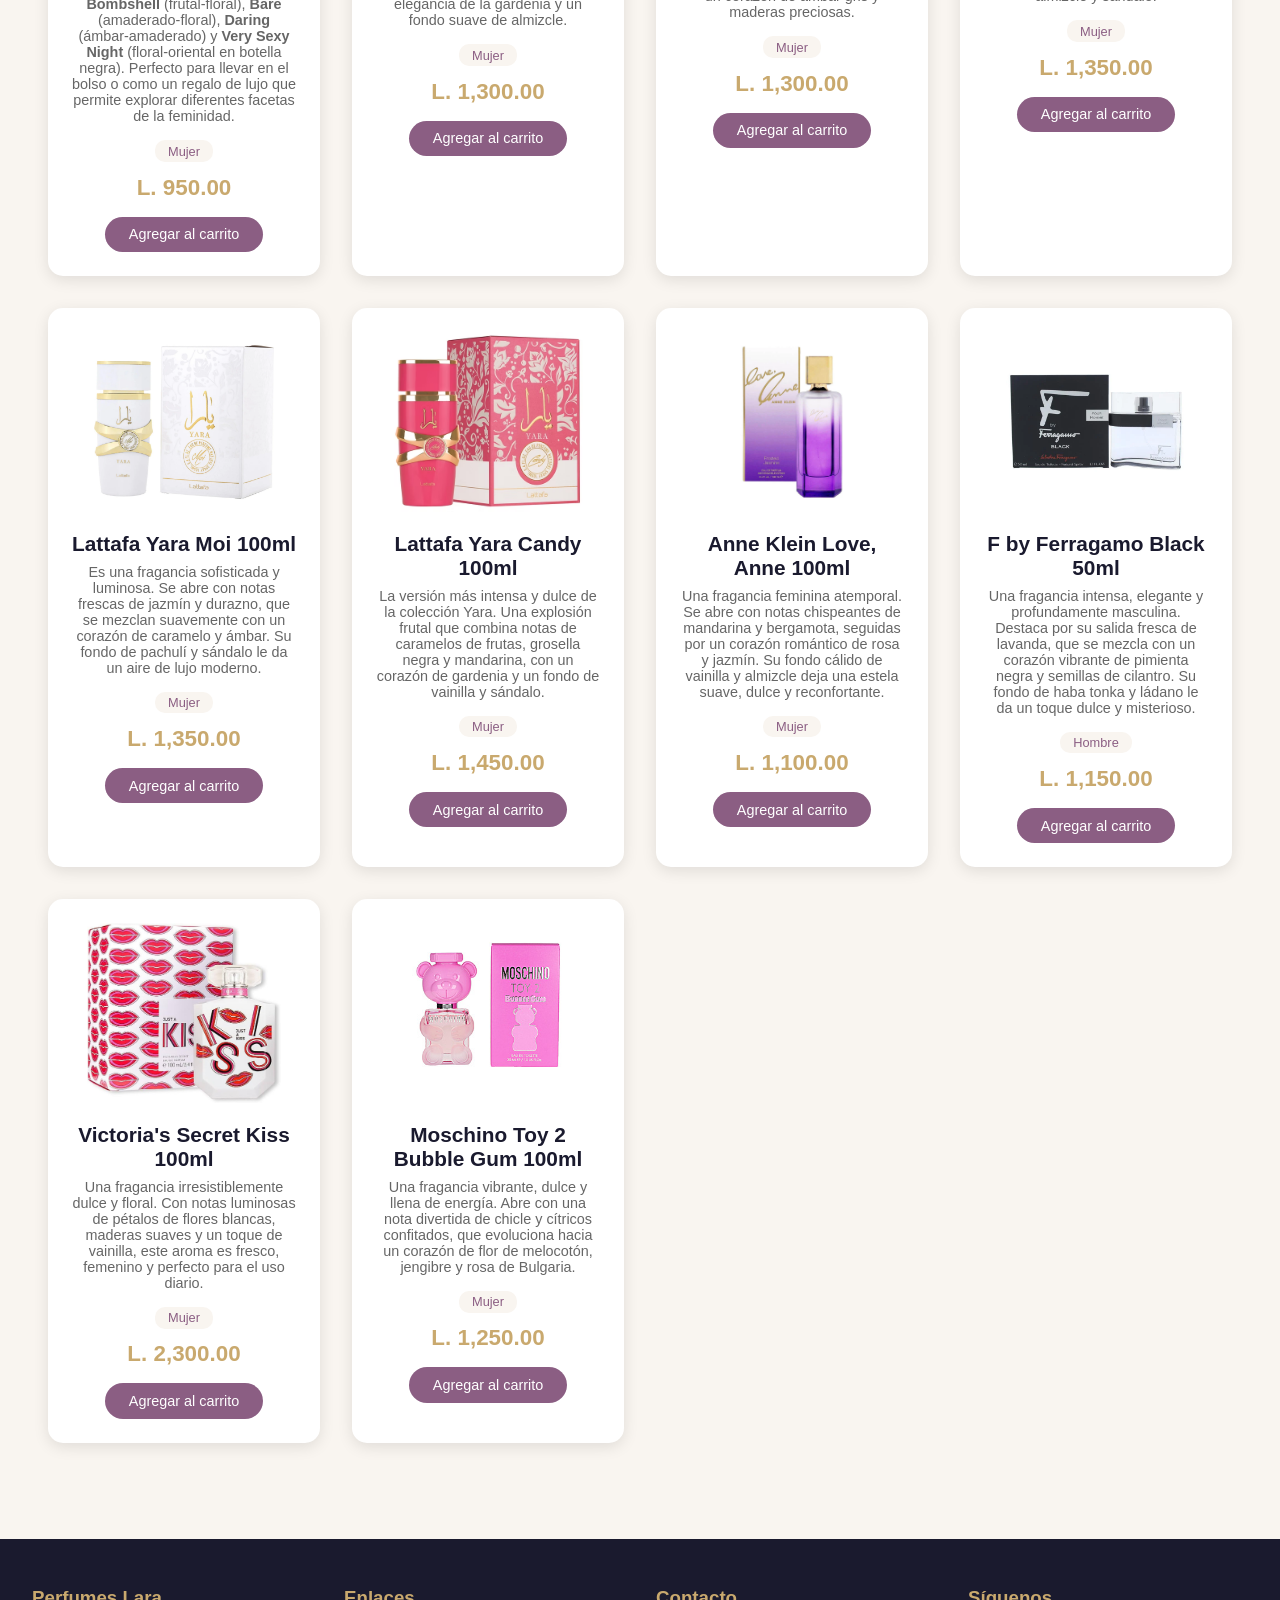
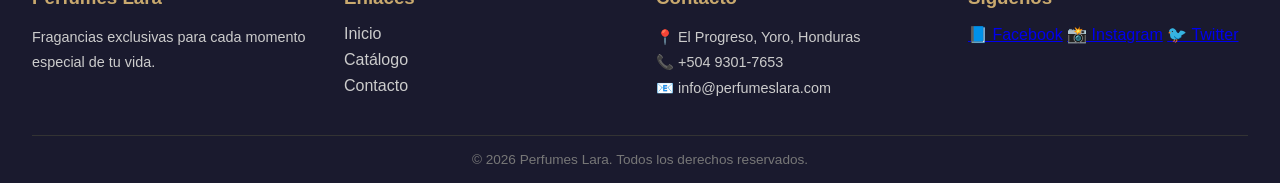
==== commit d81fb261: "Resuelto conflicto y actualizacion completa" ====
--- a/catalogo.html
+++ b/catalogo.html
@@ -869,4 +869,4 @@
     </div>
   </footer>
 </body>
-</html>+</html>
--- a/css/styles.css
+++ b/css/styles.css
@@ -27,6 +27,7 @@
   padding: 1rem 2rem;
   background-color: var(--color-oscuro);
   color: white;
+<<<<<<< HEAD
   position: relative; /* Clave para posicionar el menú respecto a esta barra */
 }
 
@@ -34,21 +35,49 @@
   position: absolute;
   left: 50%;
   transform: translateX(-50%); /* Lo empuja exactamente al centro matemático de la barra */
-}
-
-.nav-links {
-  list-style: none;
-  display: flex;
+=======
+  position: relative; 
+>>>>>>> 504d00b
+}
+
+.logo {
+  flex: 1;
+  display: flex;
+<<<<<<< HEAD
   gap: 2rem;
   margin: 0;
   padding: 0;
+=======
+  flex-direction: column;
+  justify-content: center;
+>>>>>>> 504d00b
 }
 
 .nav-acciones {
-  display: flex;
+  flex: 1;
+  display: flex;
+<<<<<<< HEAD
   align-items: center;
   gap: 1rem;
-}
+=======
+  justify-content: flex-end;
+>>>>>>> 504d00b
+}
+
+.navbar nav {
+  position: absolute;
+  left: 50%;
+  transform: translateX(-50%);
+}
+
+.nav-links {
+  display: flex;
+  gap: 2rem;
+  list-style: none;
+  margin: 0;
+  padding: 0;
+}
+
 
 .logo {
   display: flex;
@@ -838,4 +867,30 @@
   80%  { transform: translateX(-80%); }
   95%  { transform: translateX(-80%); }
   100% { transform: translateX(0); }
-}+<<<<<<< HEAD
+}
+=======
+}
+
+.catalogo-filtros-wrapper {
+  display: flex;
+  flex-direction: column;
+  align-items: center;
+  gap: 1.5rem;
+  margin: 2.5rem auto;
+  width: 100%;
+  max-width: 800px;
+  padding: 0 1rem;
+}
+
+#buscador-input {
+  width: 100%;
+  max-width: 450px;
+  padding: 0.8rem 1.2rem;
+  border-radius: 30px;
+  border: 1px solid var(--color-dorado, #d4af37);
+  background-color: var(--color-input-bg, #fff);
+  font-size: 1rem;
+  outline: none;
+}
+>>>>>>> 504d00b
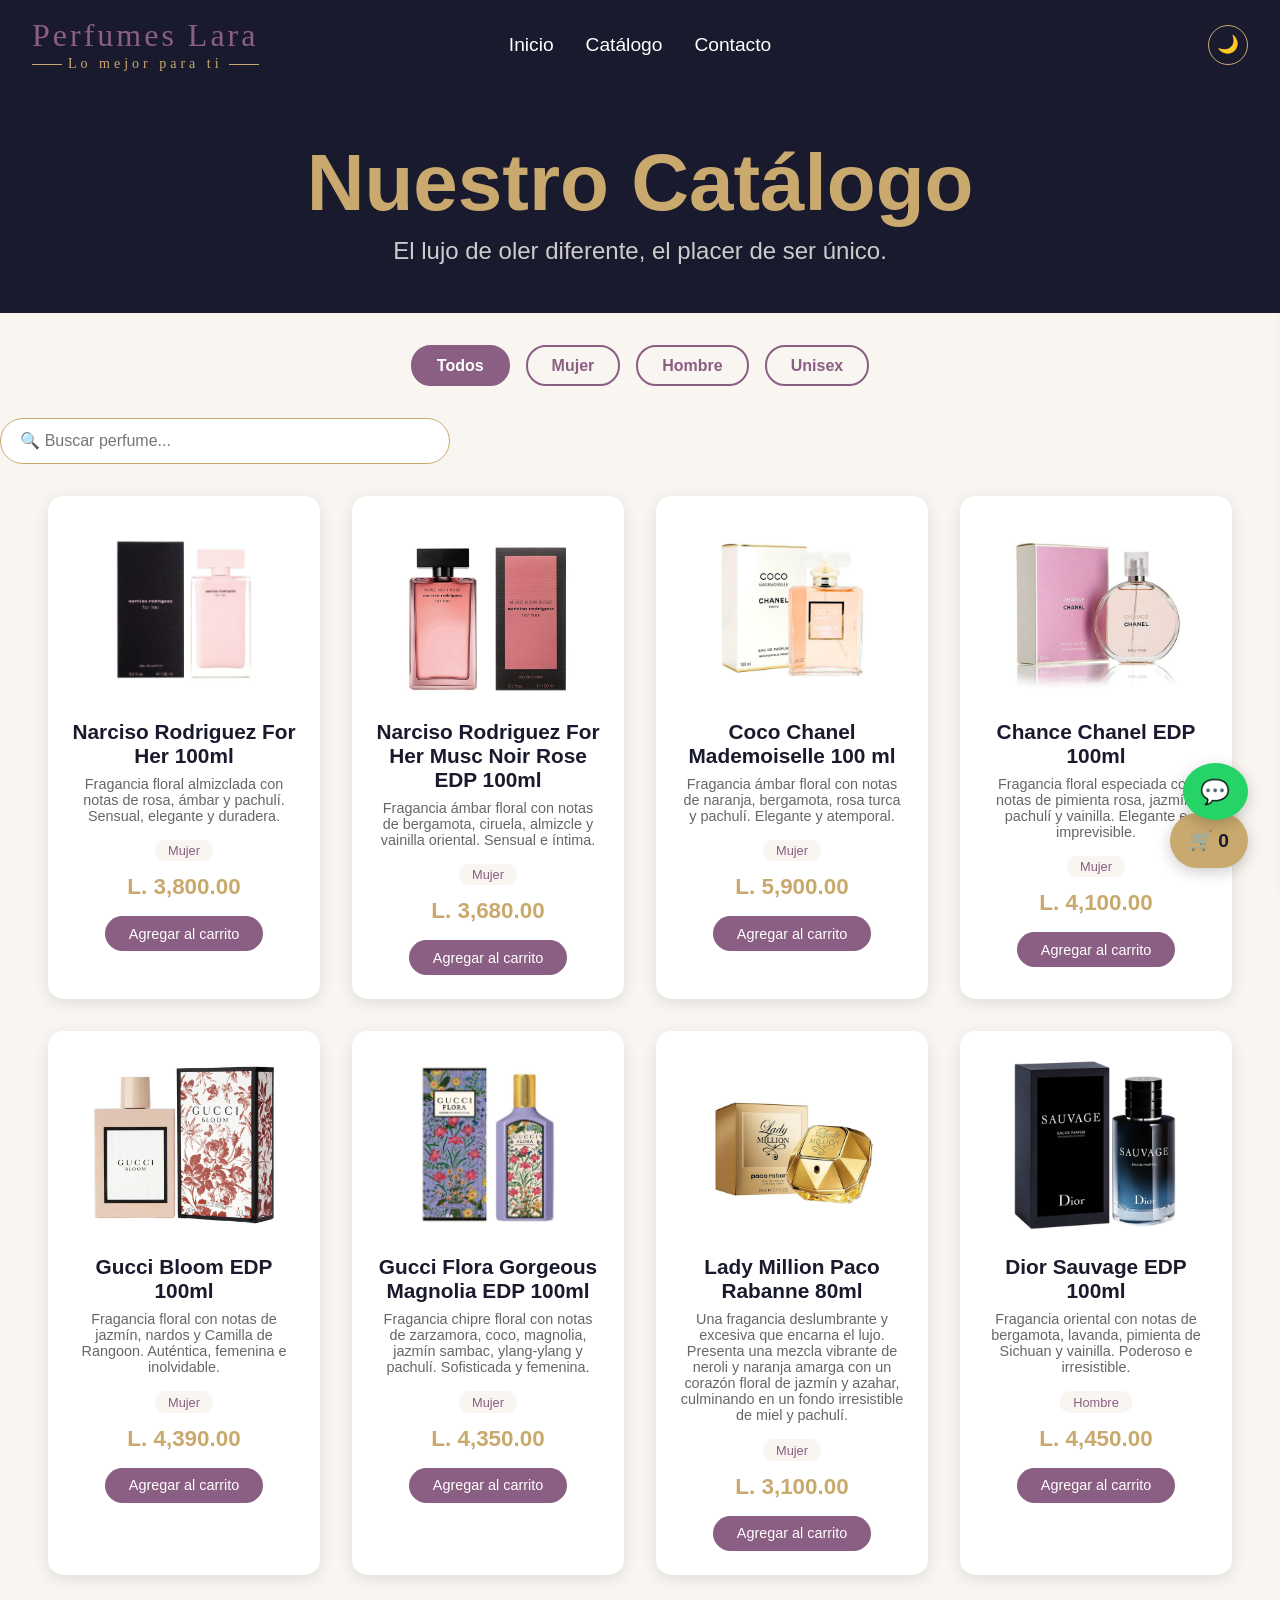
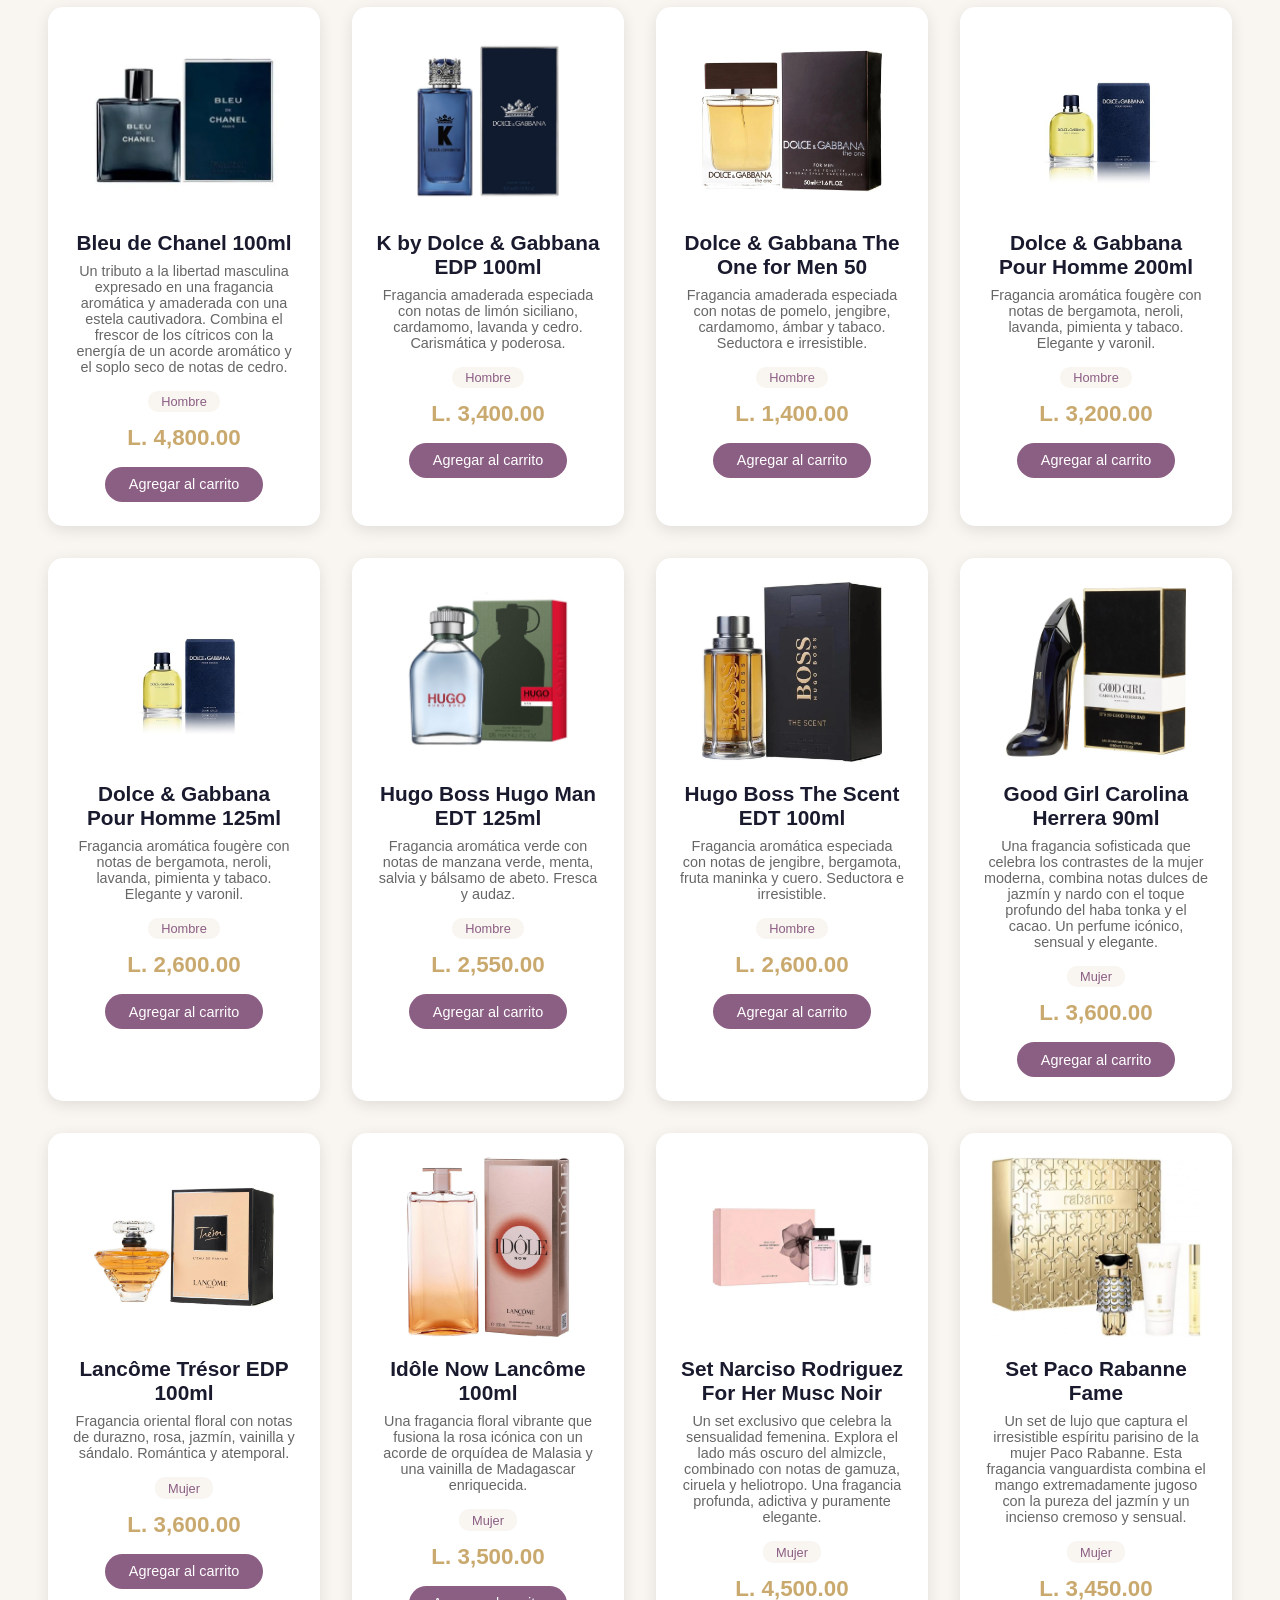
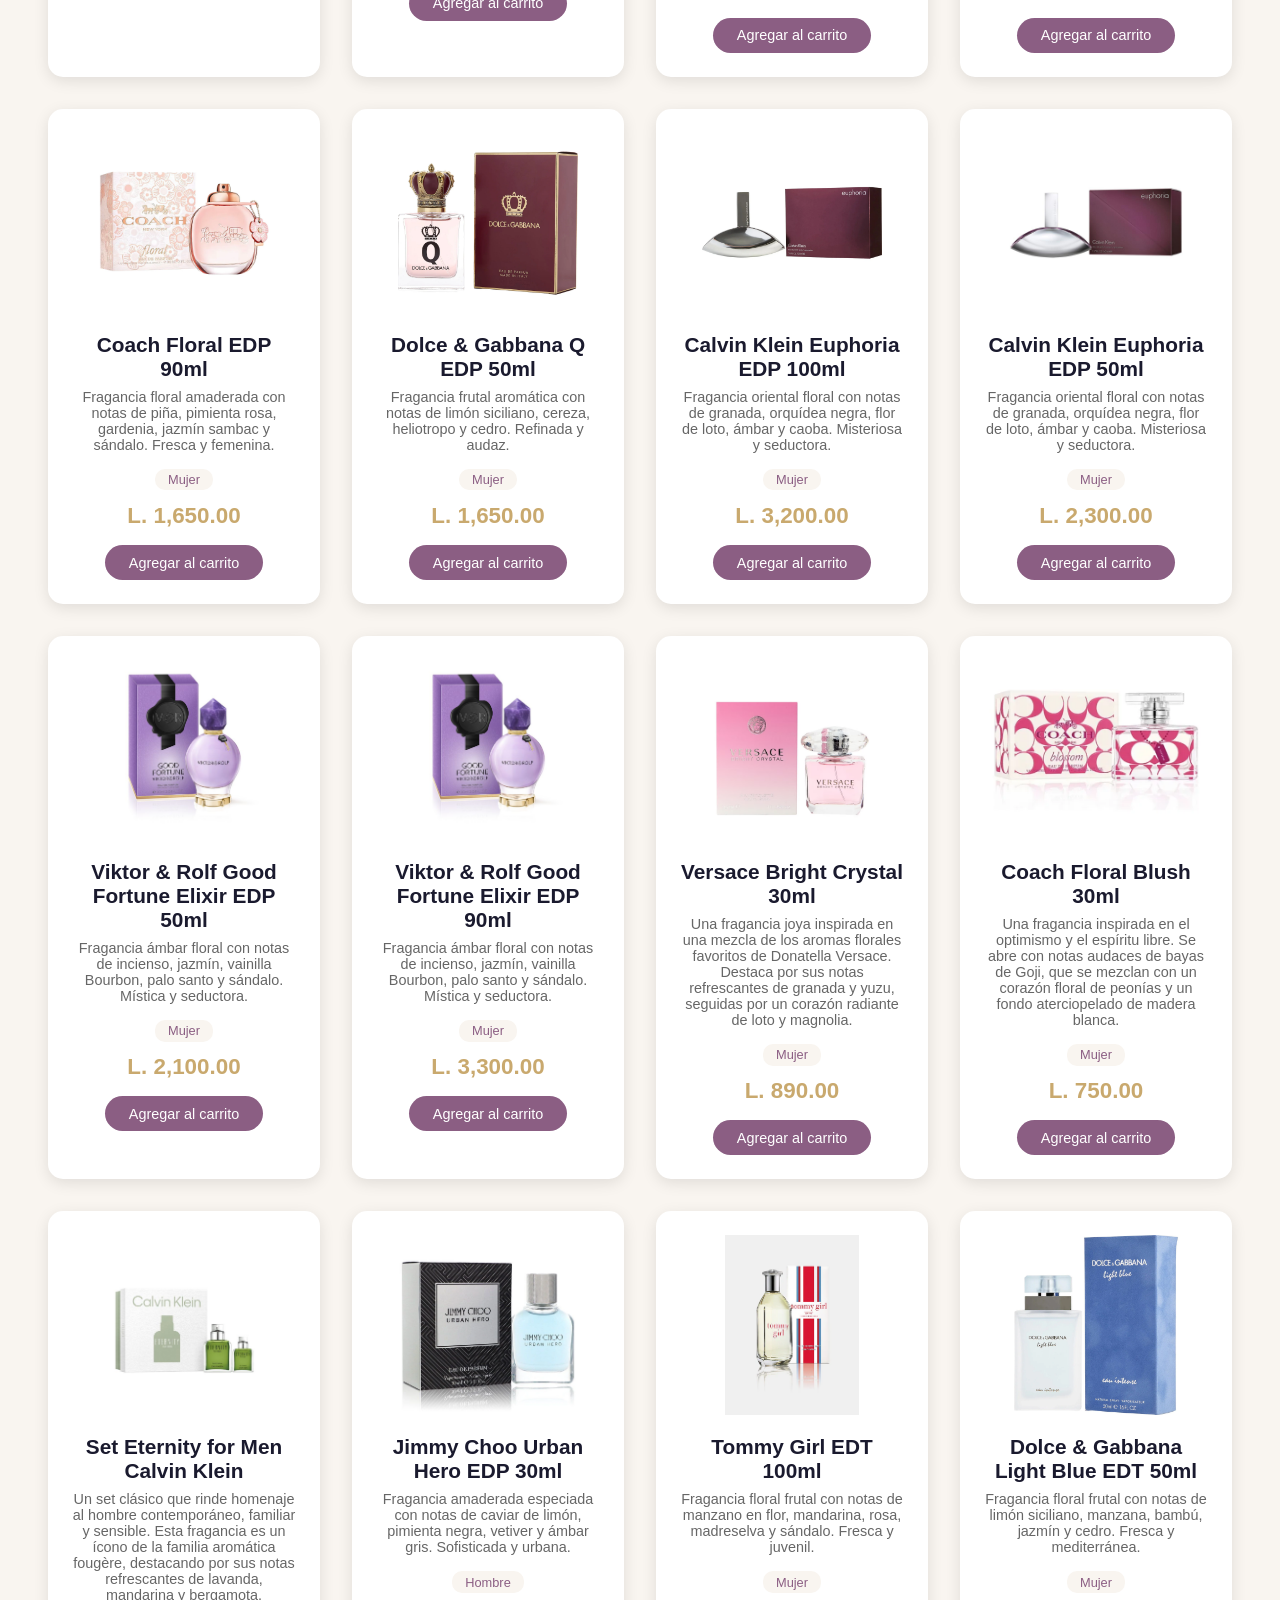
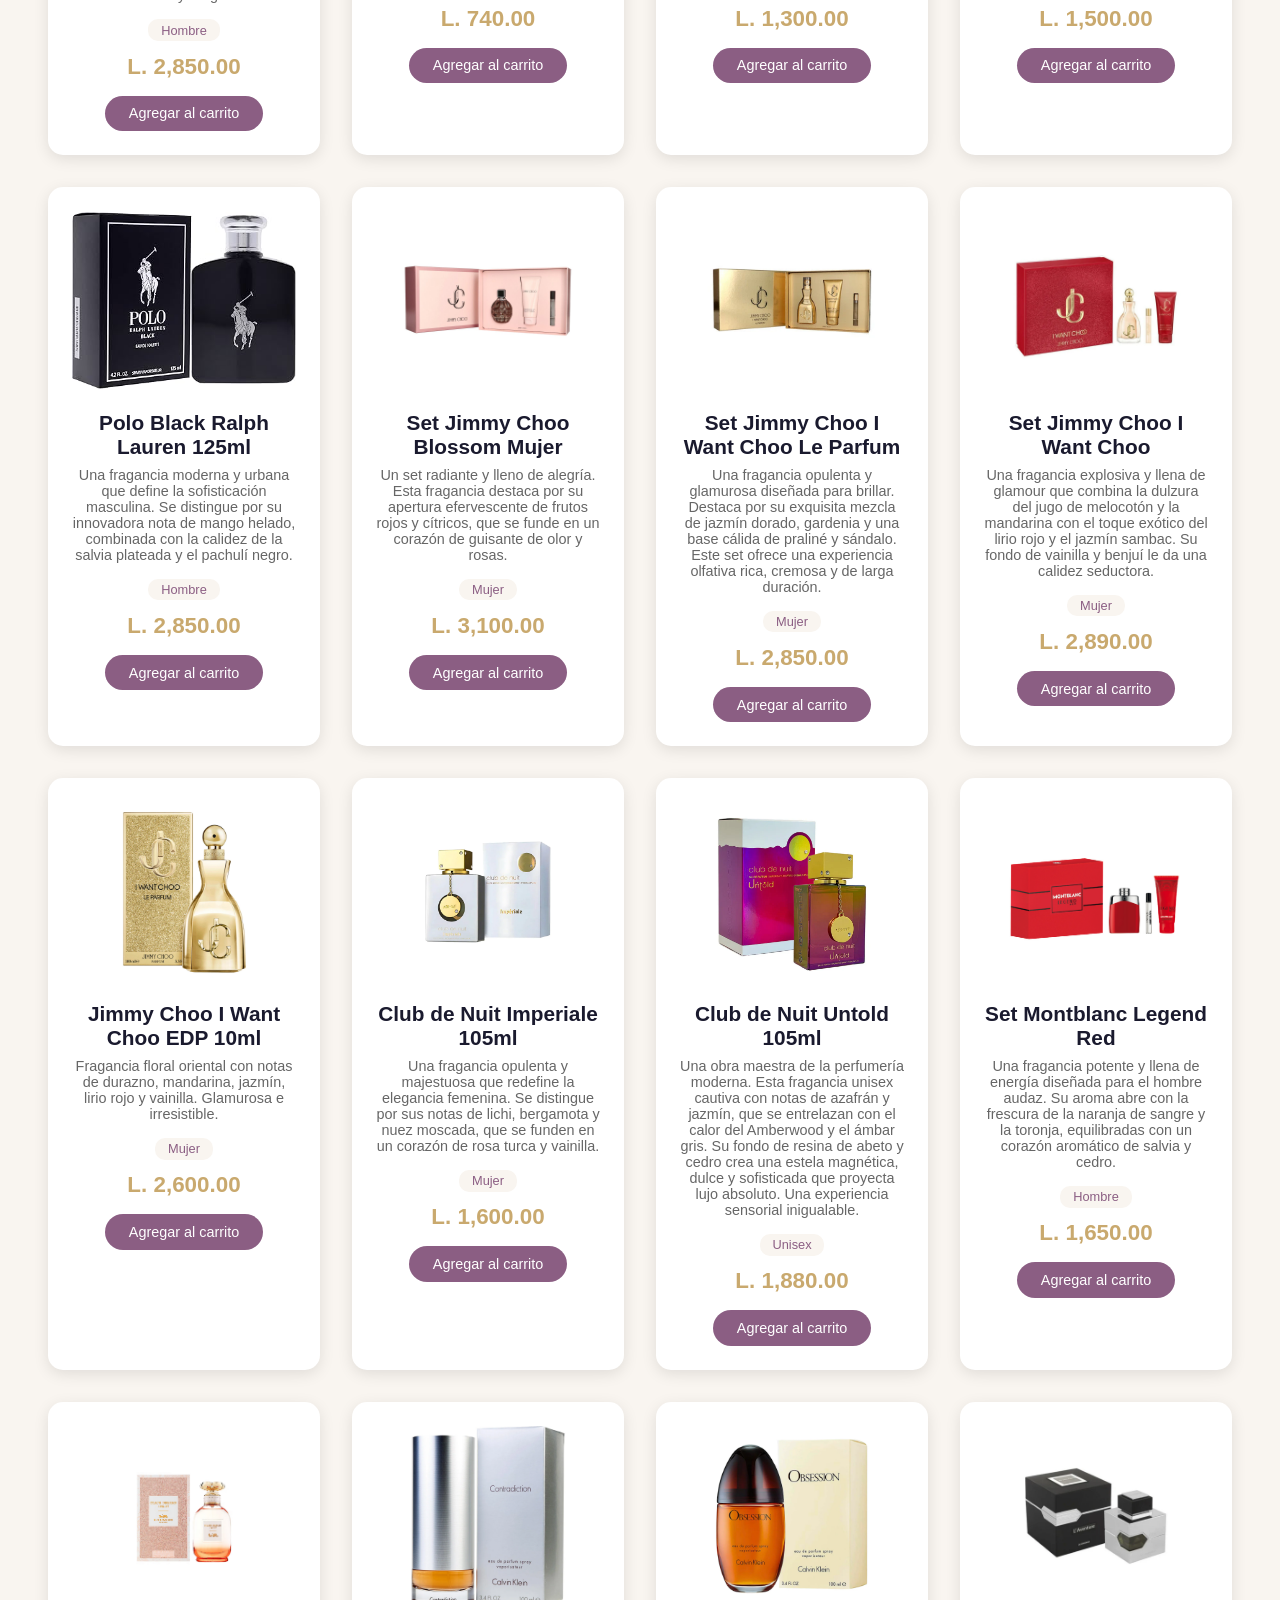
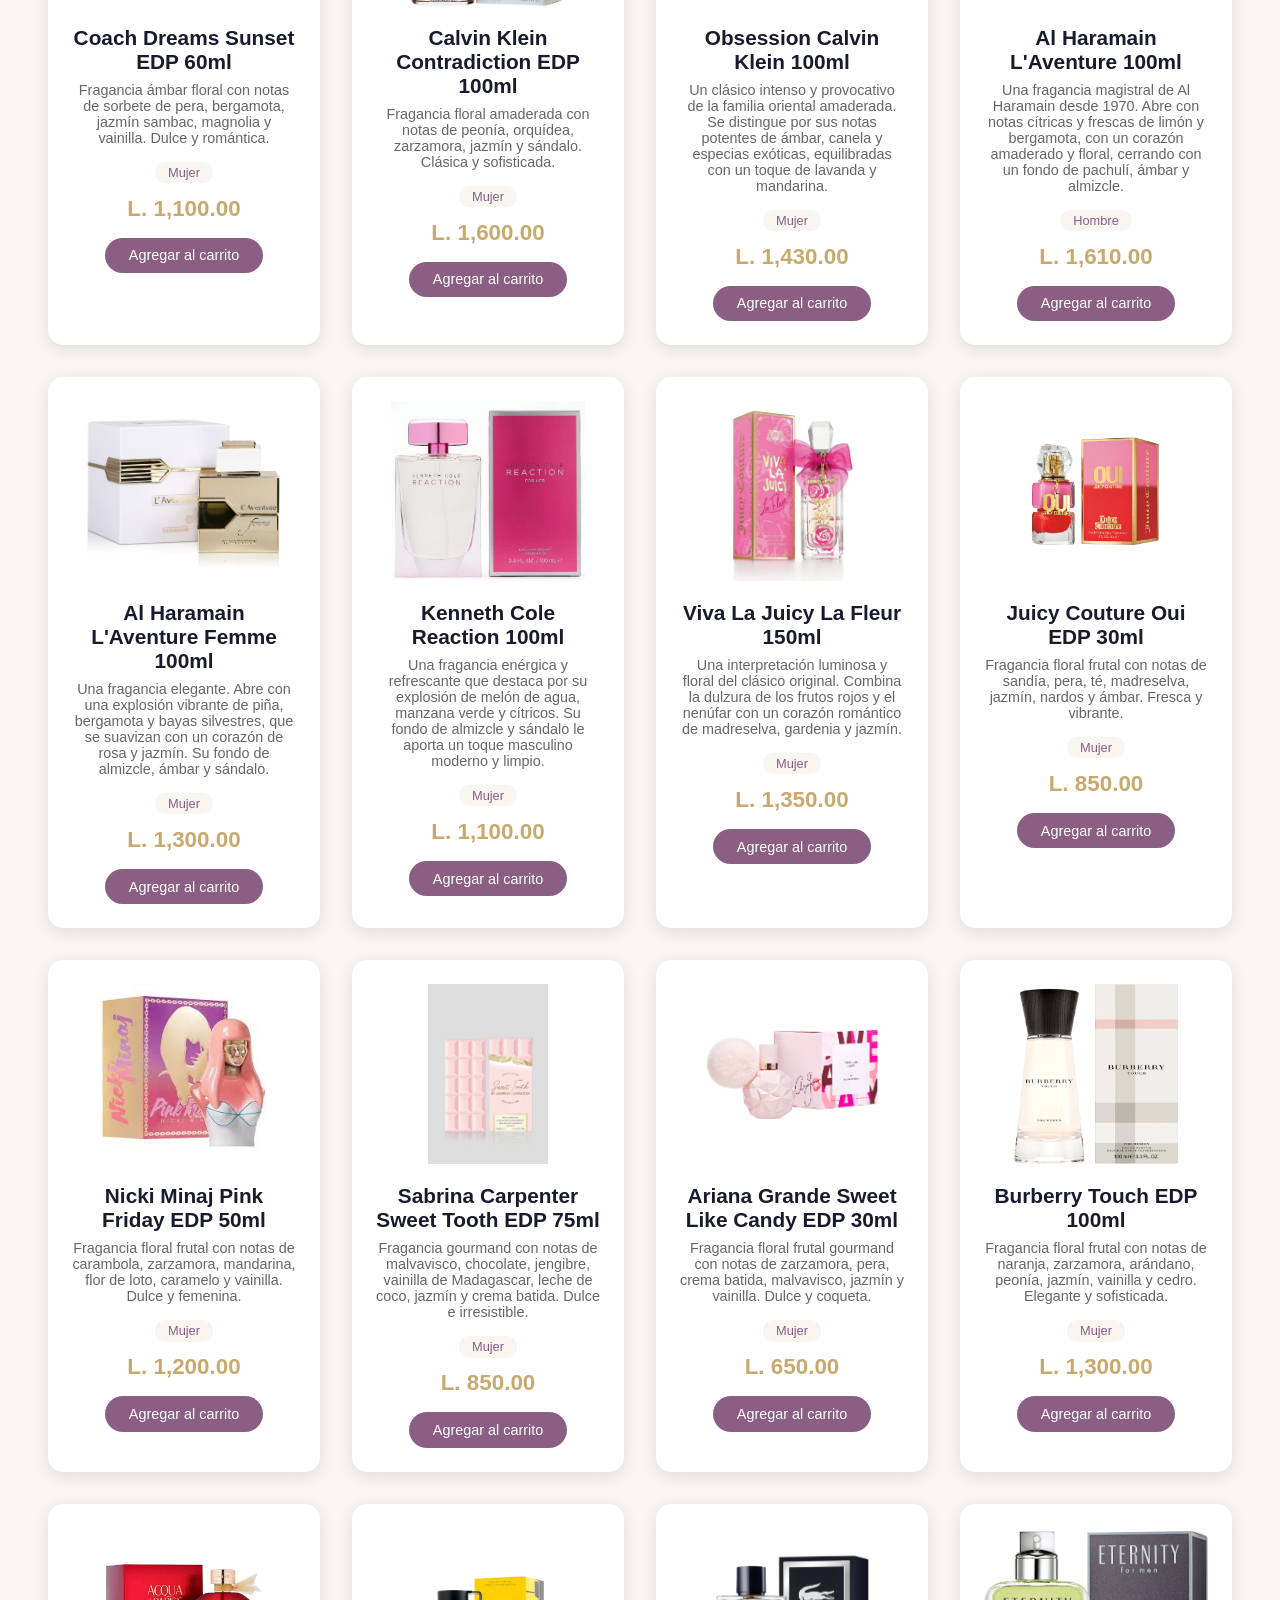
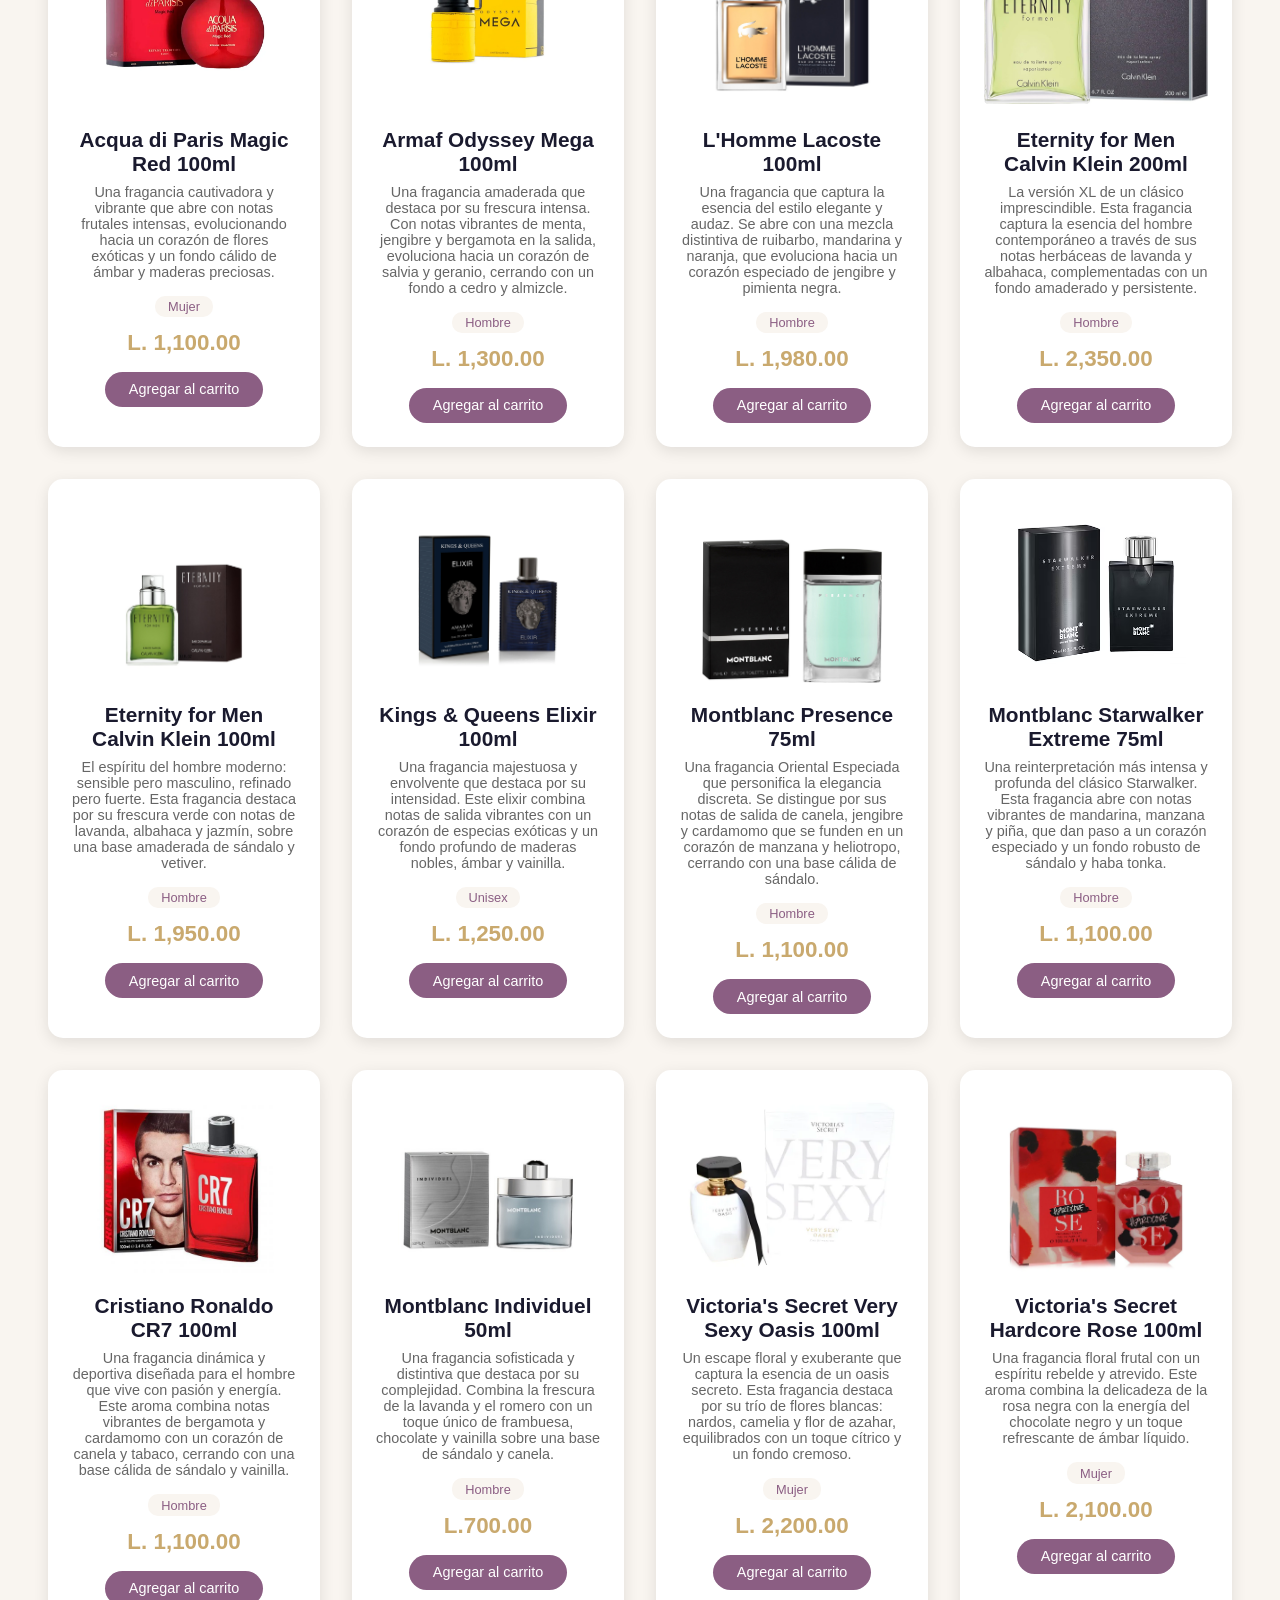
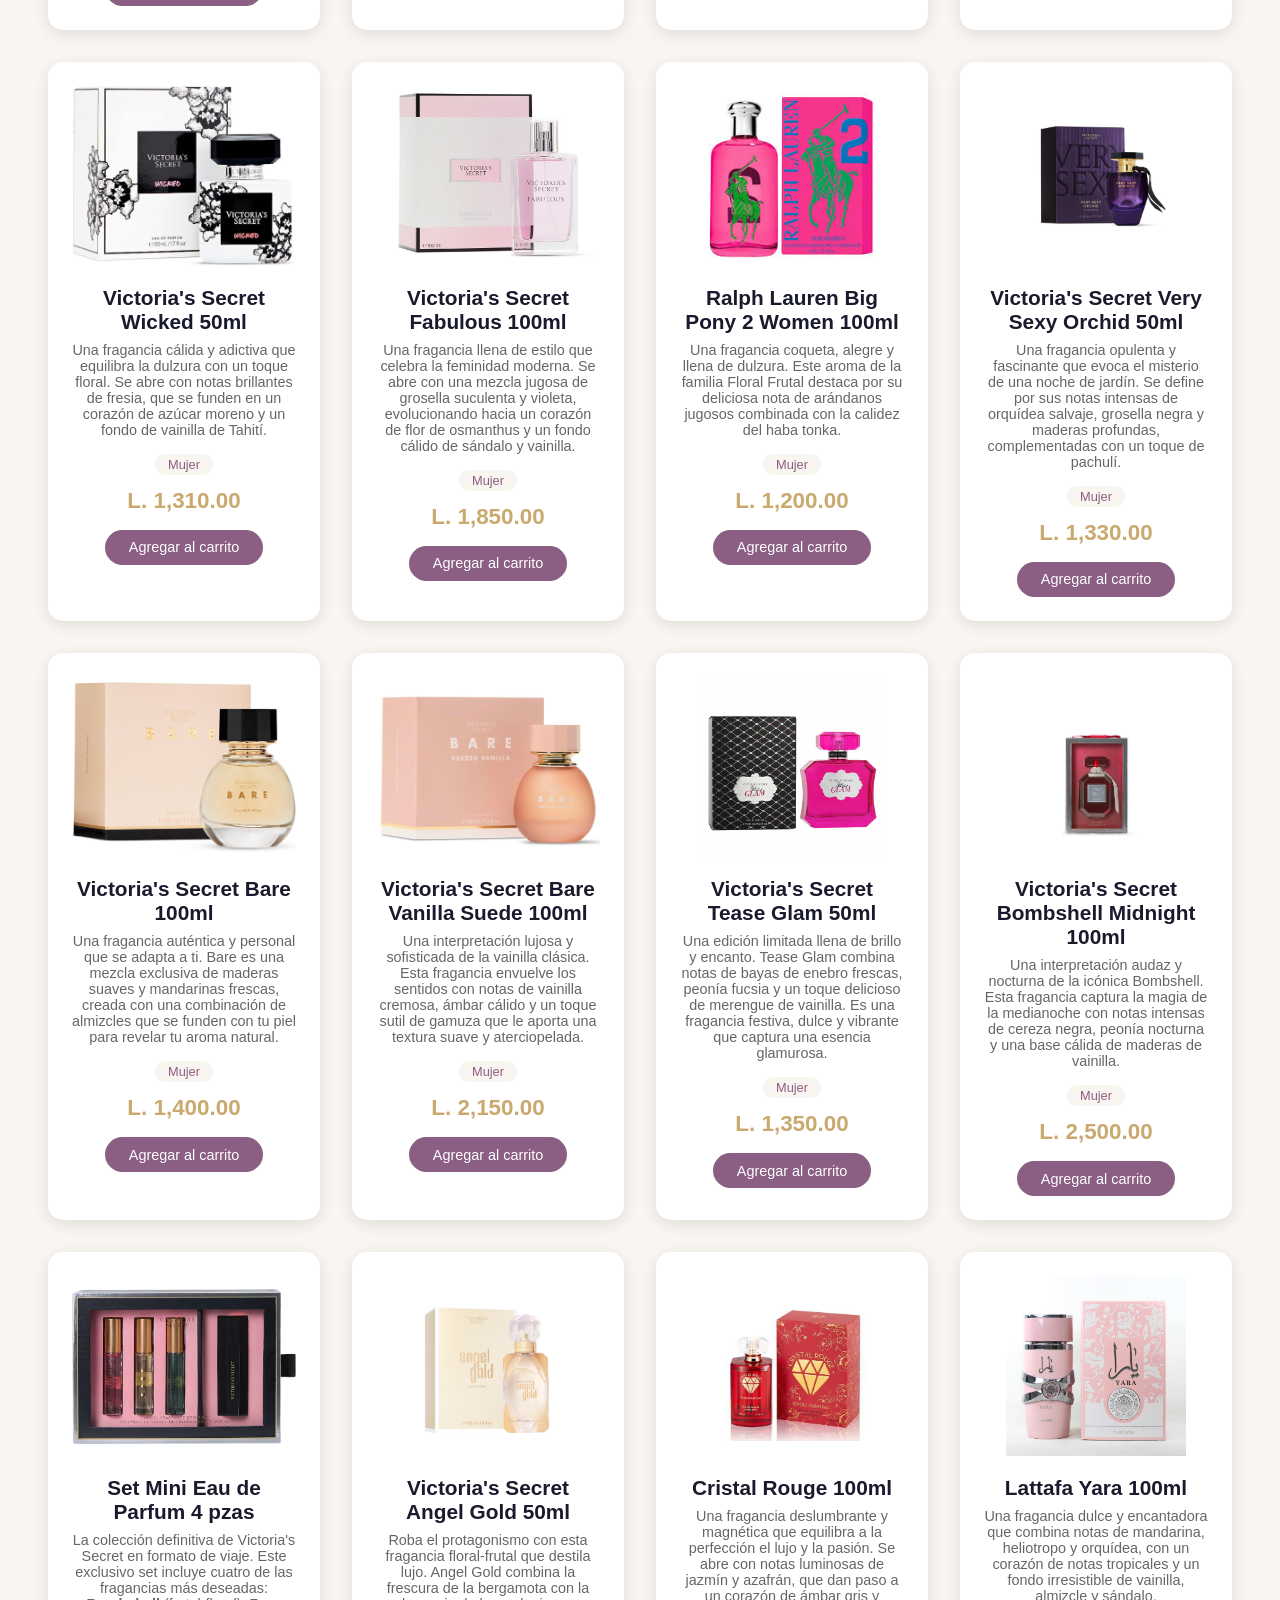
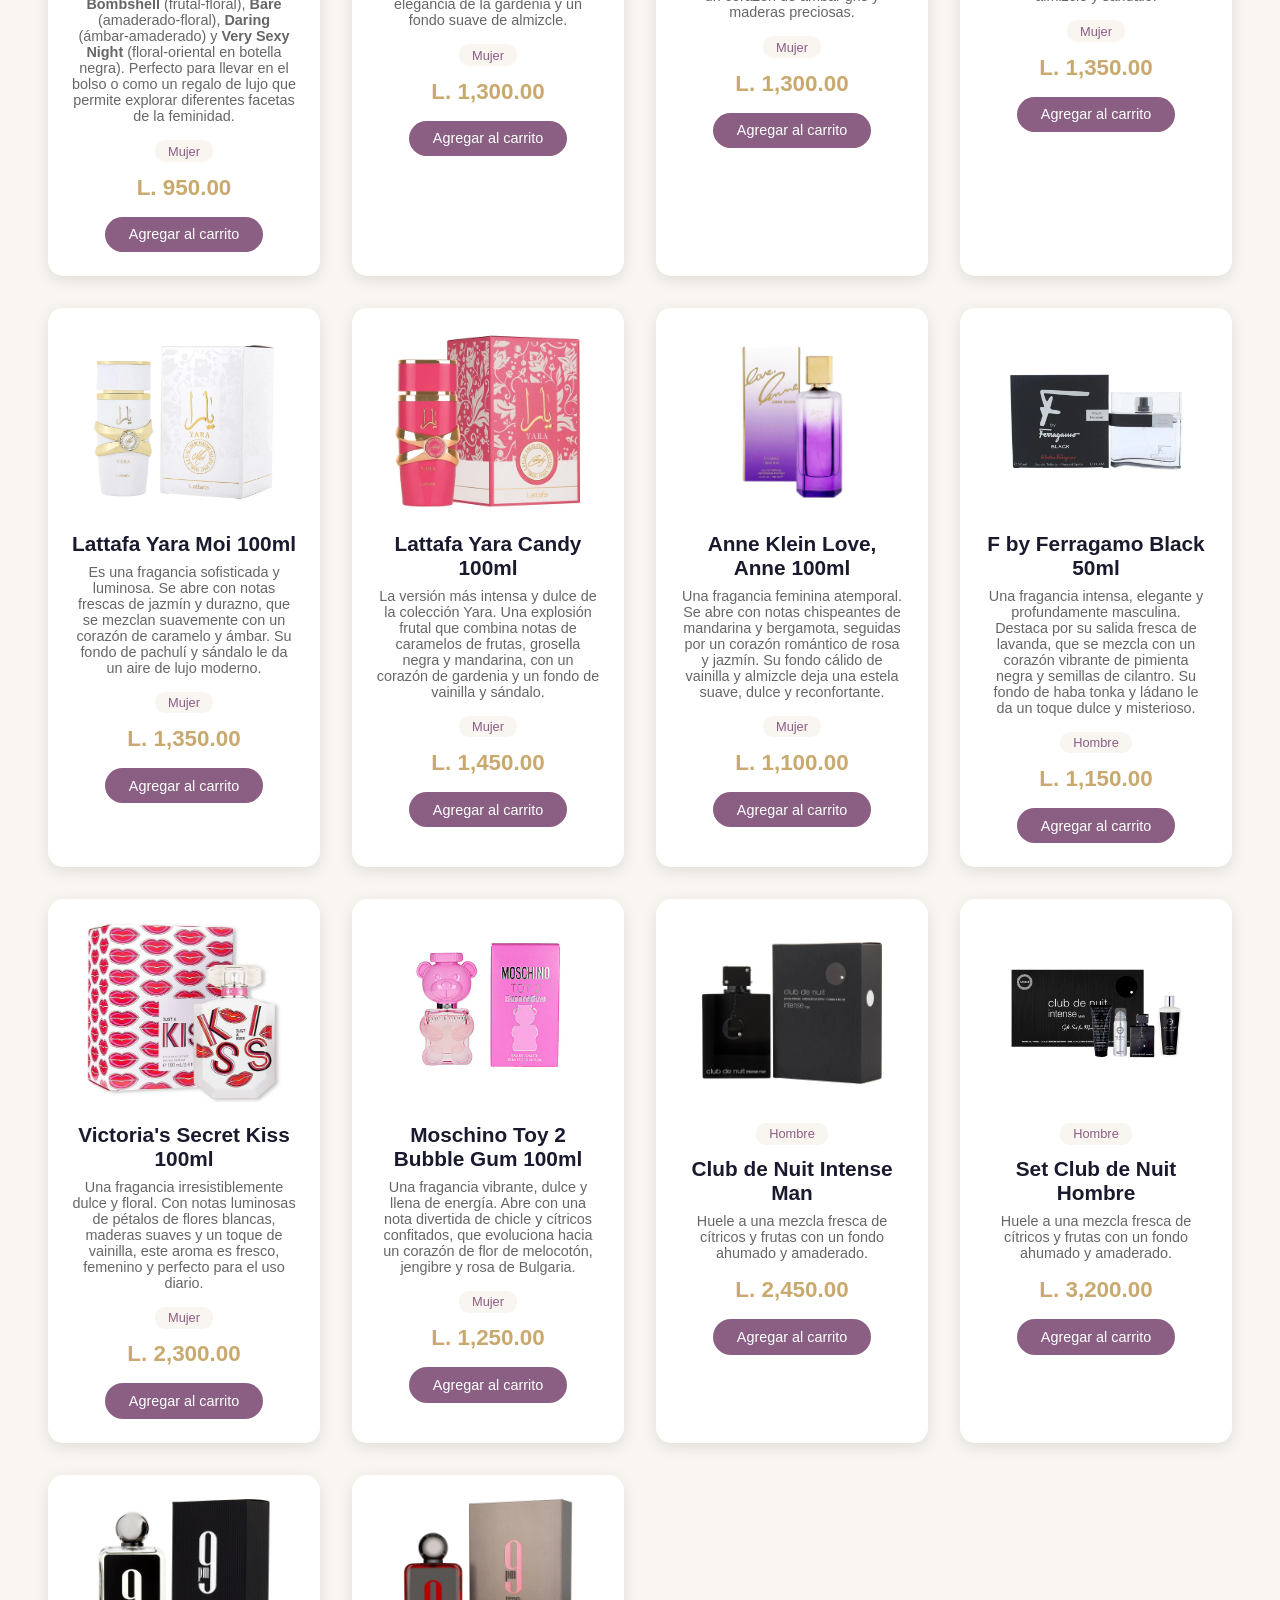
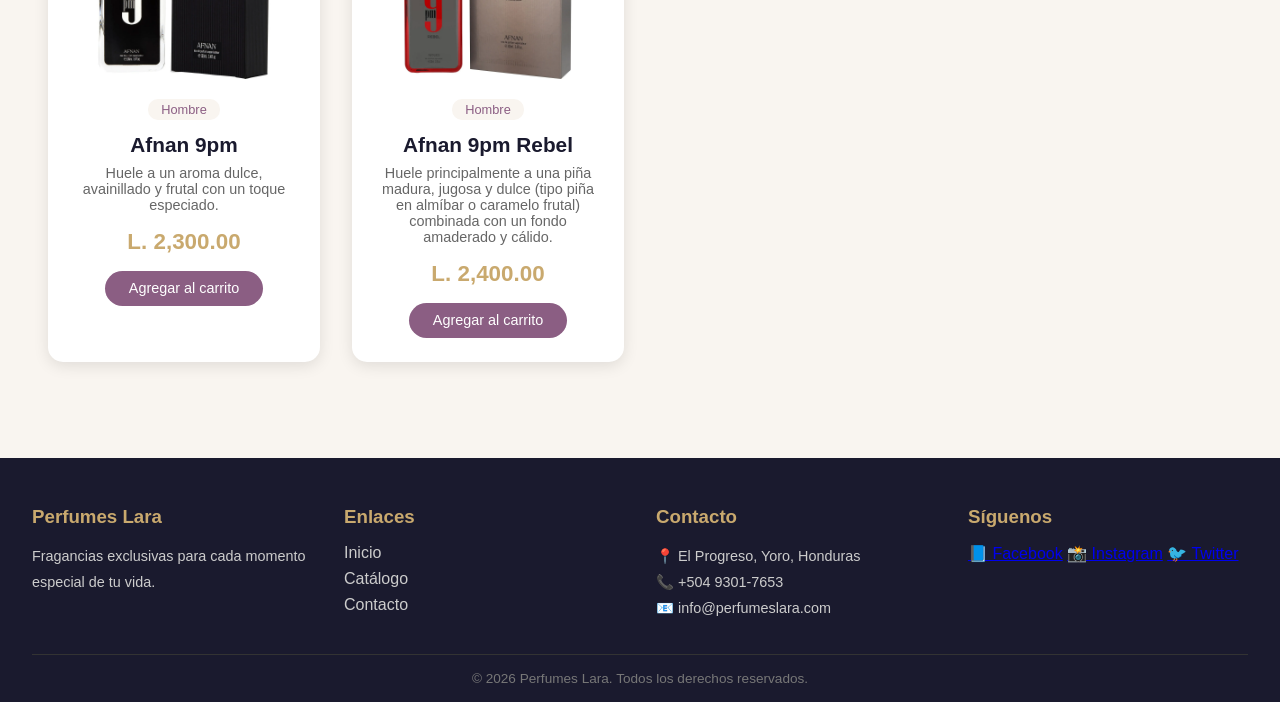
==== commit 1c73e8e9: "Actualizacion completa catalogo y filtros Perfumes Lara" ====
--- a/catalogo.html
+++ b/catalogo.html
@@ -205,7 +205,7 @@
 </div>
 
 <div class="card" data-categoria="mujer" data-agotado="false">
-  <img src="img/idole now 100ml.jpg" alt="Lancôme Idôle Now">
+  <img src="img/Idole now.webp" alt="Lancôme Idôle Now">
   <h3>Idôle Now Lancôme 100ml</h3>
   <p>Una fragancia floral vibrante que fusiona la rosa icónica con un acorde de orquídea de Malasia y una vainilla de Madagascar enriquecida. </p>
   <span class="categoria">Mujer</span>
@@ -250,7 +250,7 @@
 </div>
 
 <div class="card" data-categoria="mujer" data-agotado="false">
-  <img src="img/euphoria 100ml.jpg" alt="Calvin Klein Euphoria EDP 100ml">
+  <img src="img/Euphoria 100ml.webp" alt="Calvin Klein Euphoria EDP 100ml">
   <h3>Calvin Klein Euphoria EDP 100ml</h3>
   <p>Fragancia oriental floral con notas de granada, orquídea negra, flor de loto, ámbar y caoba. Misteriosa y seductora.</p>
   <span class="categoria">Mujer</span>
@@ -794,6 +794,46 @@
   <button class="btn-agregar">Agregar al carrito</button>
 </div>
 
+<!-- Card: Club de Nuit Intense Man -->
+    <div class="card" data-categoria="hombre" data-agotado="false">
+      <img src="img/club de nuit.webp" alt="Club de Nuit Intense Man">
+      <span class="categoria">Hombre</span>
+      <h3>Club de Nuit Intense Man</h3>
+      <p>Huele a una mezcla fresca de cítricos y frutas con un fondo ahumado y amaderado.</p>
+      <span class="precio">L. 2,450.00</span>
+      <button class="btn-agregar">Agregar al carrito</button>
+    </div>
+
+    <!-- Card: Set Club de Nuit Hombre -->
+    <div class="card" data-categoria="hombre" data-agotado="false">
+      <img src="img/set cluit d enuir hombre.webp" alt="Set Club de Nuit Hombre">
+      <span class="categoria">Hombre</span>
+      <h3>Set Club de Nuit Hombre</h3>
+      <p>Huele a una mezcla fresca de cítricos y frutas con un fondo ahumado y amaderado.</p>
+      <span class="precio">L. 3,200.00</span>
+      <button class="btn-agregar">Agregar al carrito</button>
+    </div>
+
+    <!-- Card: Afnan 9pm -->
+    <div class="card" data-categoria="hombre" data-agotado="false">
+      <img src="img/9pm.webp" alt="Afnan 9pm">
+      <span class="categoria">Hombre</span>
+      <h3>Afnan 9pm</h3>
+      <p>Huele a un aroma dulce, avainillado y frutal con un toque especiado.</p>
+      <span class="precio">L. 2,300.00</span>
+      <button class="btn-agregar">Agregar al carrito</button>
+    </div>
+
+    <!-- Card: Afnan 9pm Rebel -->
+    <div class="card" data-categoria="hombre" data-agotado="false">
+      <img src="img/9pm rebel.webp" alt="Afnan 9pm Rebel">
+      <span class="categoria">Hombre</span>
+      <h3>Afnan 9pm Rebel</h3>
+      <p>Huele principalmente a una piña madura, jugosa y dulce (tipo piña en almíbar o caramelo frutal) combinada con un fondo amaderado y cálido.</p>
+      <span class="precio">L. 2,400.00</span>
+      <button class="btn-agregar">Agregar al carrito</button>
+    </div>
+
 
   </section>
 
--- a/css/styles.css
+++ b/css/styles.css
@@ -19,7 +19,7 @@
   color: var(--color-oscuro);
 }
 
-/* NAVBAR CON CENTRADO ABSOLUTO */
+/* --- NAVBAR CON CENTRADO ABSOLUTO --- */
 .navbar {
   display: flex;
   justify-content: space-between;
@@ -27,63 +27,15 @@
   padding: 1rem 2rem;
   background-color: var(--color-oscuro);
   color: white;
-<<<<<<< HEAD
   position: relative; /* Clave para posicionar el menú respecto a esta barra */
 }
-
-.navbar nav {
-  position: absolute;
-  left: 50%;
-  transform: translateX(-50%); /* Lo empuja exactamente al centro matemático de la barra */
-=======
-  position: relative; 
->>>>>>> 504d00b
-}
-
-.logo {
-  flex: 1;
-  display: flex;
-<<<<<<< HEAD
-  gap: 2rem;
-  margin: 0;
-  padding: 0;
-=======
-  flex-direction: column;
-  justify-content: center;
->>>>>>> 504d00b
-}
-
-.nav-acciones {
-  flex: 1;
-  display: flex;
-<<<<<<< HEAD
-  align-items: center;
-  gap: 1rem;
-=======
-  justify-content: flex-end;
->>>>>>> 504d00b
-}
-
-.navbar nav {
-  position: absolute;
-  left: 50%;
-  transform: translateX(-50%);
-}
-
-.nav-links {
-  display: flex;
-  gap: 2rem;
-  list-style: none;
-  margin: 0;
-  padding: 0;
-}
-
 
 .logo {
   display: flex;
   flex-direction: column;
   align-items: flex-start;
   line-height: 1.2;
+  flex: 1;
 }
 
 .logo-nombre {
@@ -114,6 +66,21 @@
   letter-spacing: 4px;
 }
 
+/* Menú centrado de forma absoluta */
+.navbar nav {
+  position: absolute;
+  left: 50%;
+  transform: translateX(-50%); /* Lo empuja exactamente al centro matemático de la barra */
+}
+
+.nav-links {
+  display: flex;
+  gap: 2rem;
+  list-style: none;
+  margin: 0;
+  padding: 0;
+}
+
 .nav-links a {
   color: white;
   text-decoration: none;
@@ -123,6 +90,36 @@
 
 .nav-links a:hover {
   color: var(--color-dorado);
+}
+
+/* Acciones a la derecha (incluye el botón de la luna) */
+.nav-acciones {
+  flex: 1;
+  display: flex;
+  align-items: center;
+  gap: 1rem;  
+  justify-content: flex-end;
+}
+
+/* Estilo del botón de modo oscuro (la luna) */
+#btn-dark {
+  background: transparent;
+  border: 1px solid var(--color-dorado);
+  color: var(--color-dorado);
+  border-radius: 50%;
+  width: 40px;
+  height: 40px;
+  cursor: pointer;
+  font-size: 1.1rem;
+  display: flex;
+  align-items: center;
+  justify-content: center;
+  transition: all 0.3s ease;
+}
+
+#btn-dark:hover {
+  background-color: var(--color-dorado);
+  color: white;
 }
 
 /* HERO */
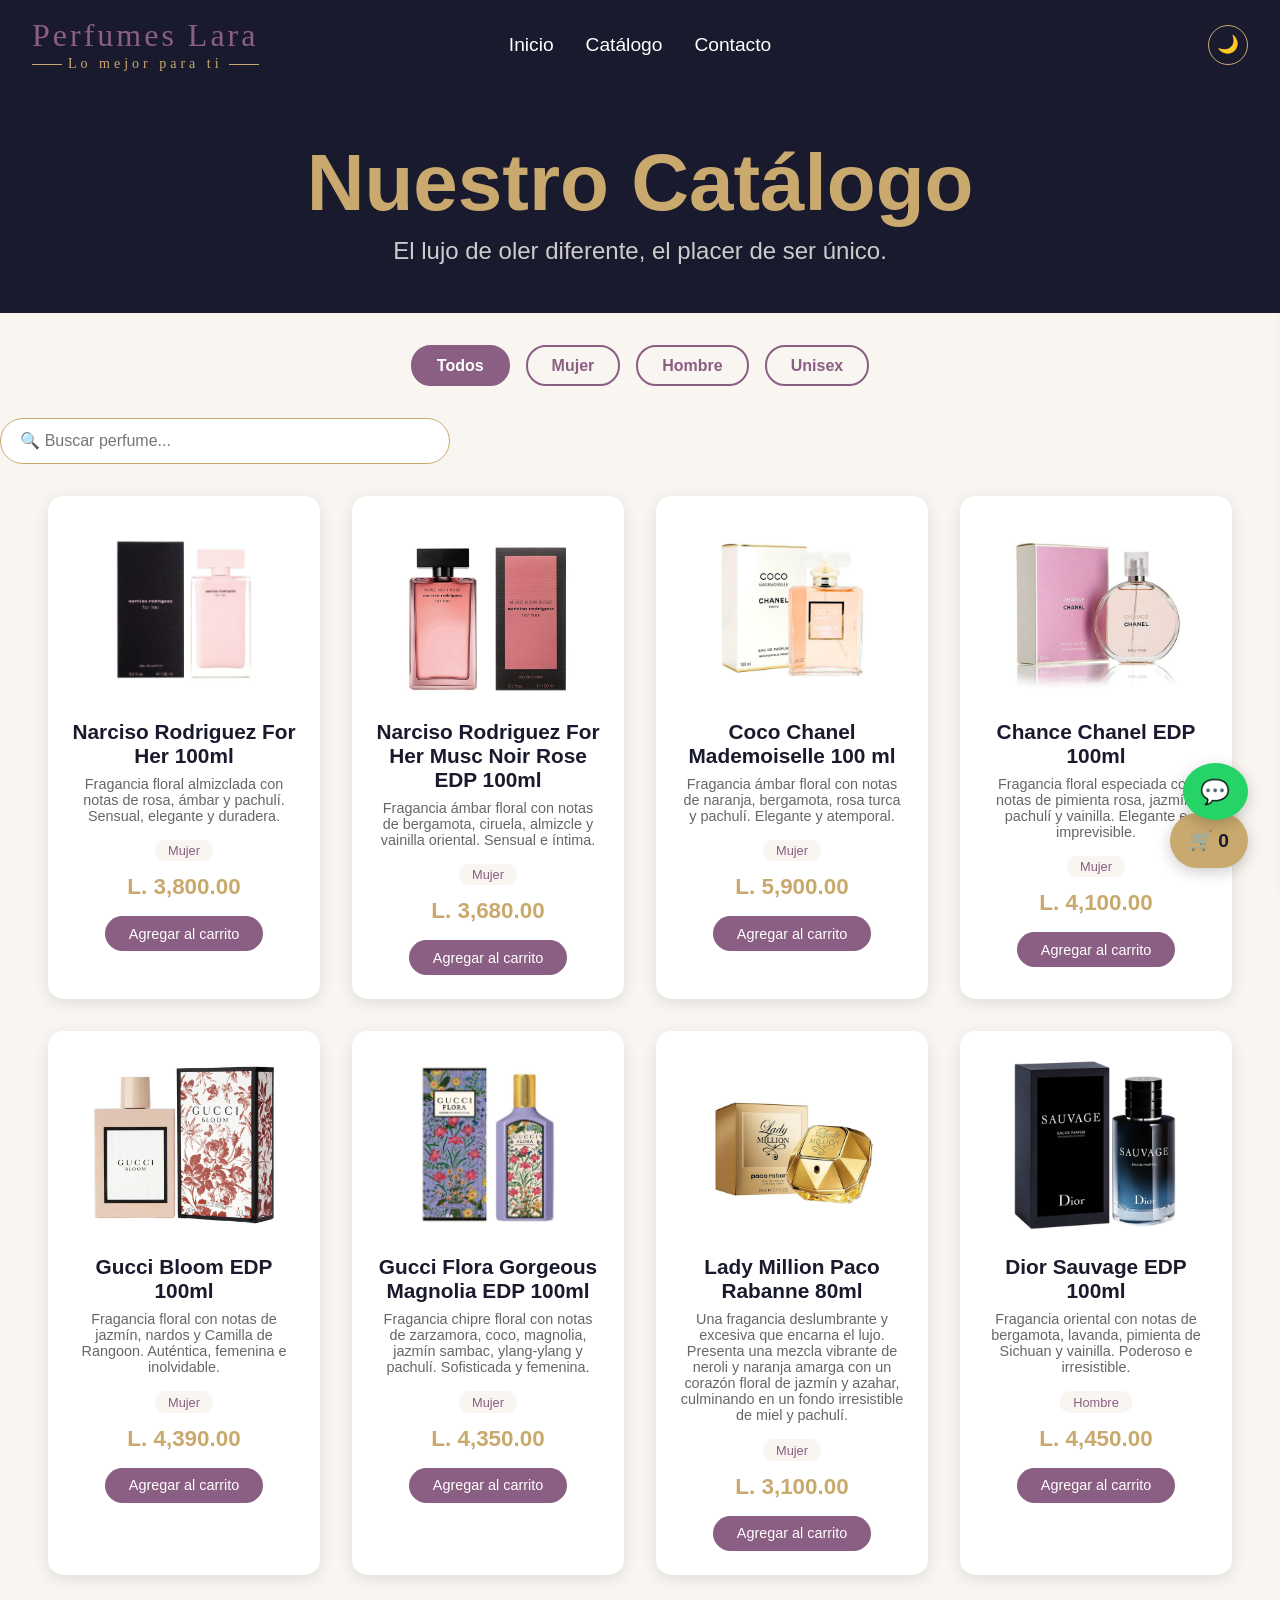
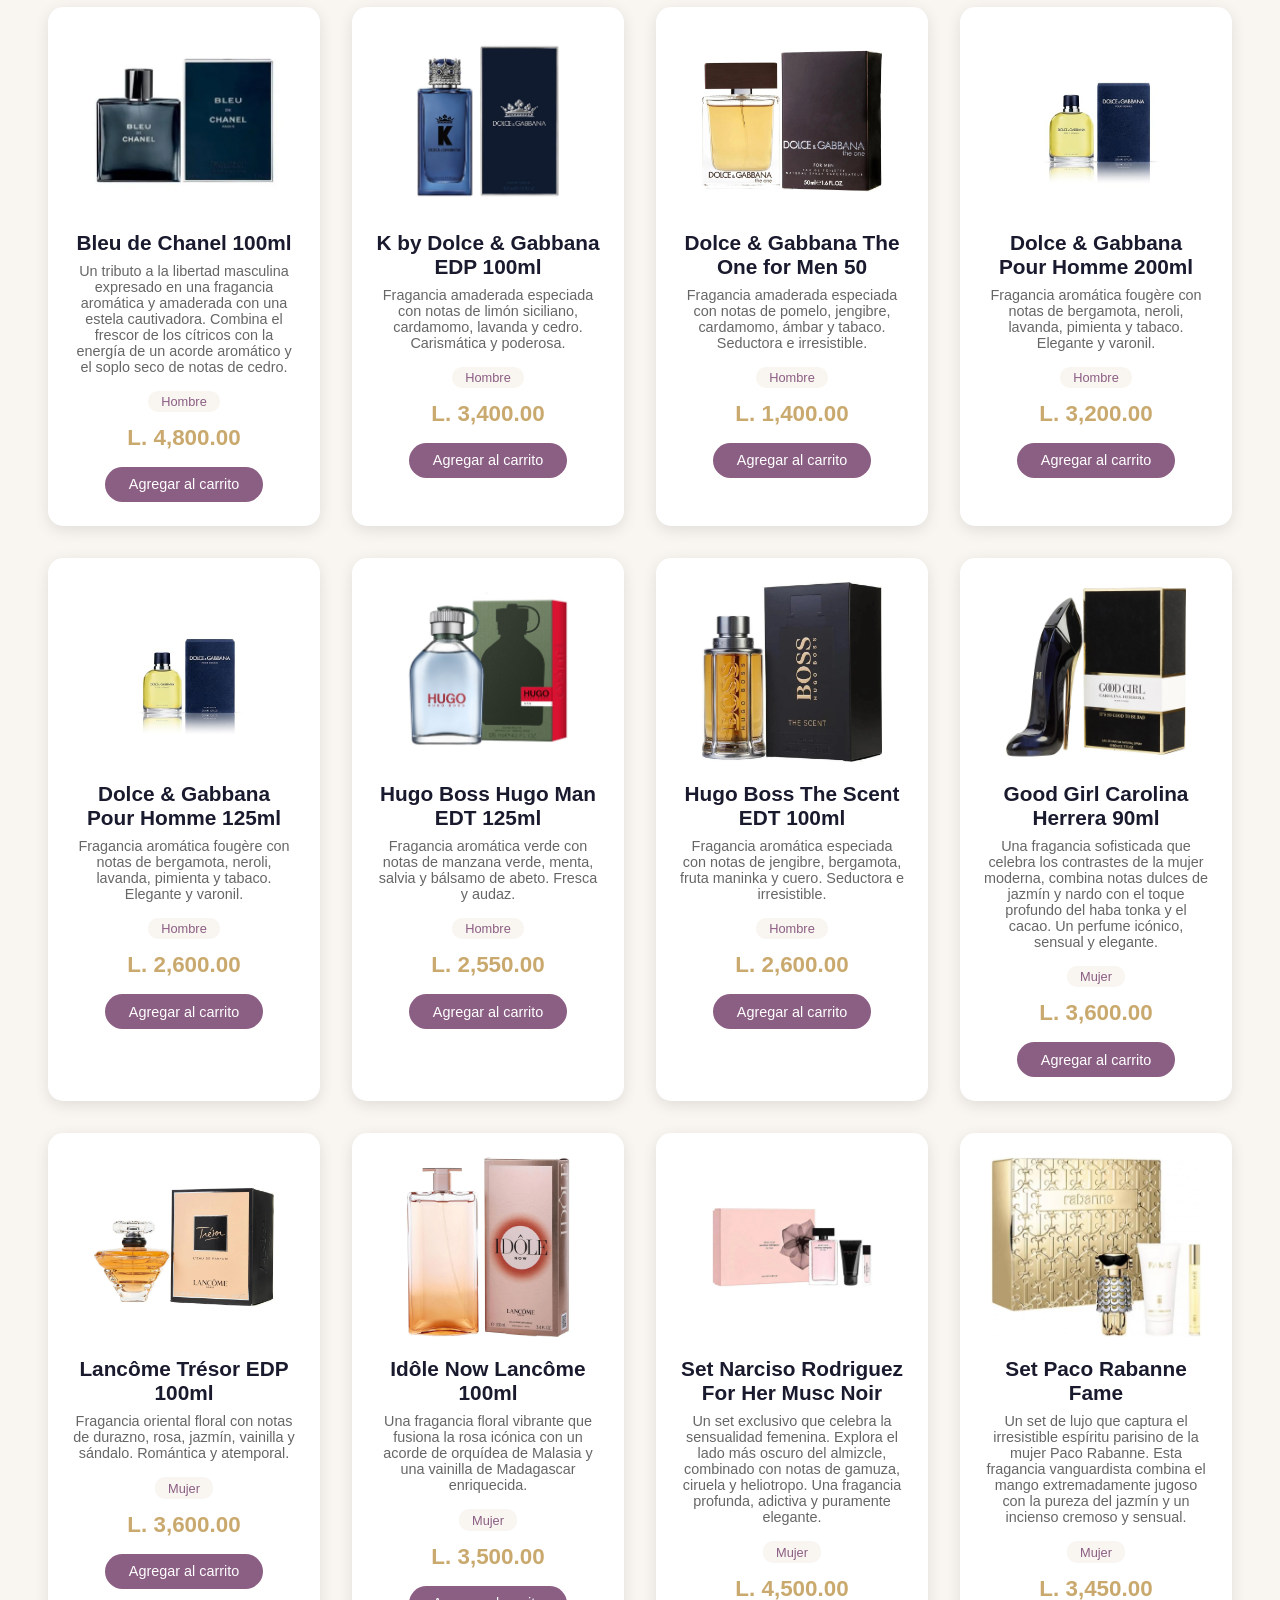
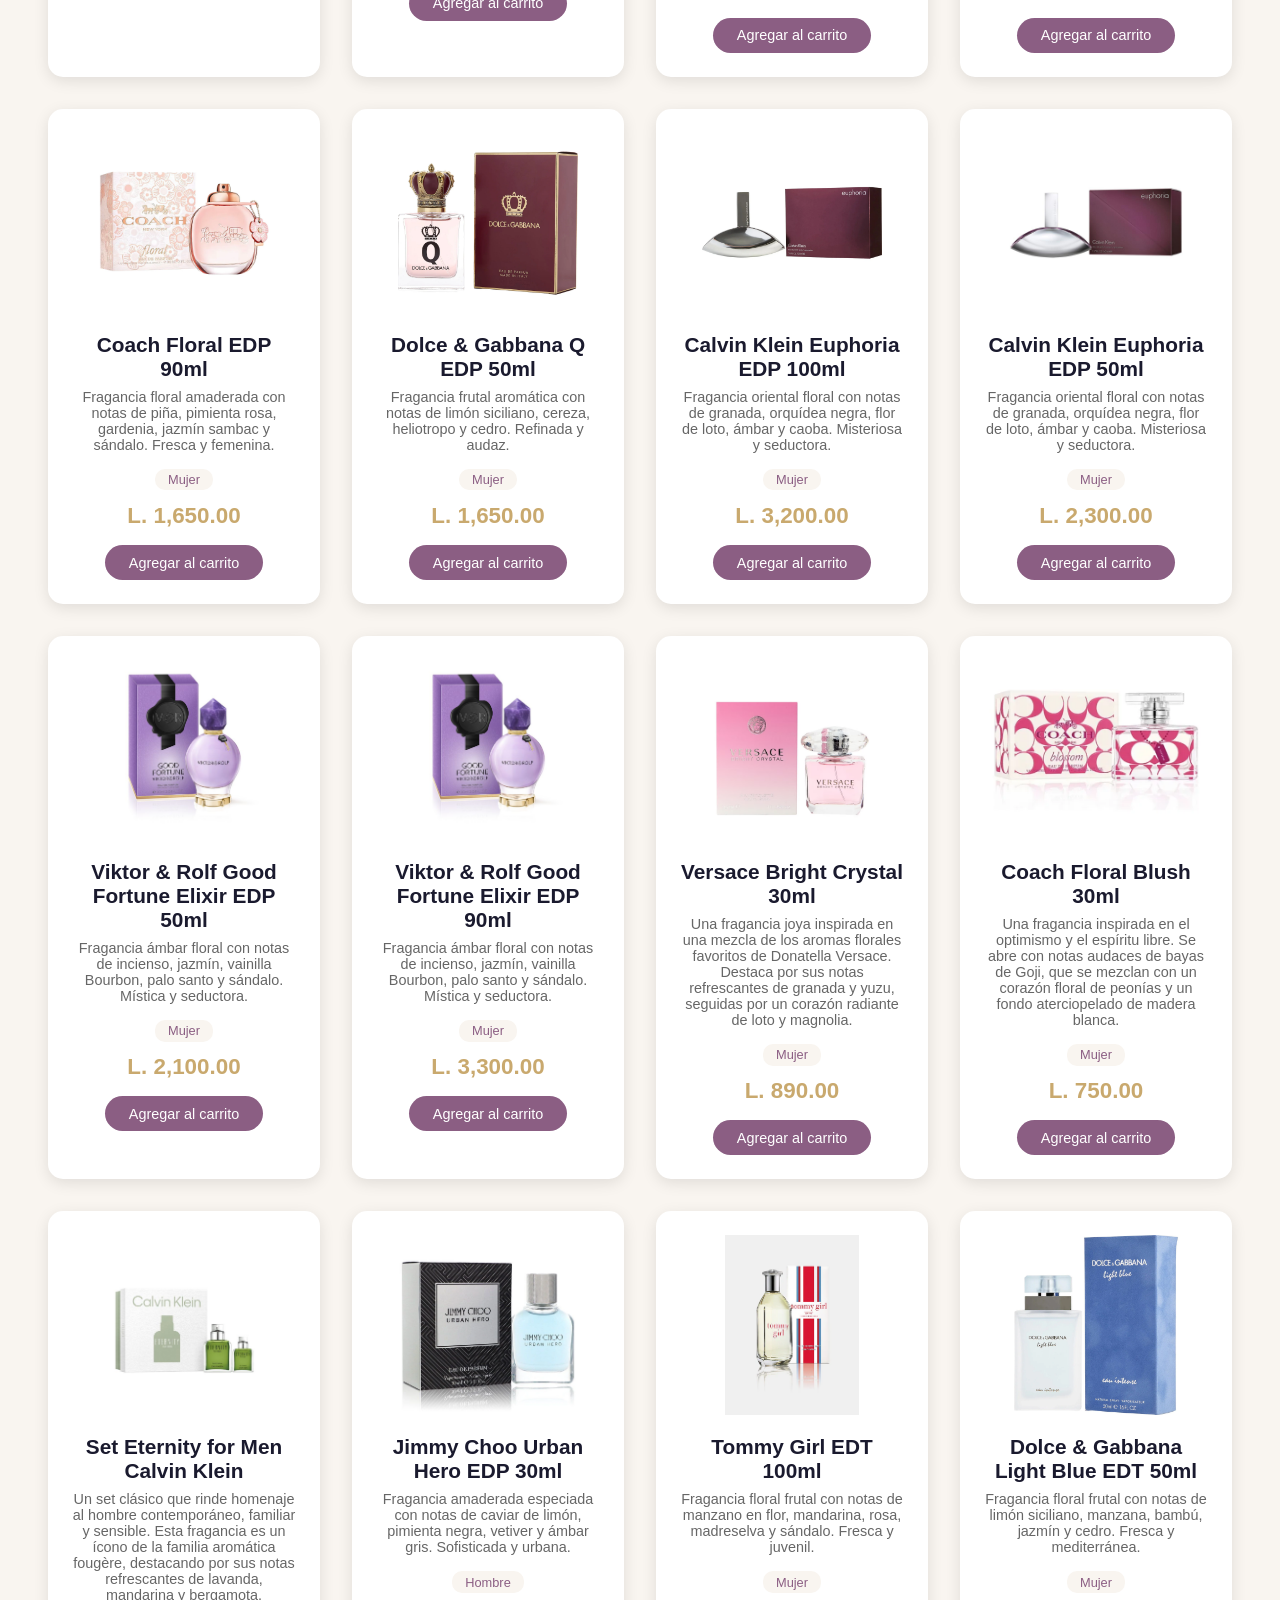
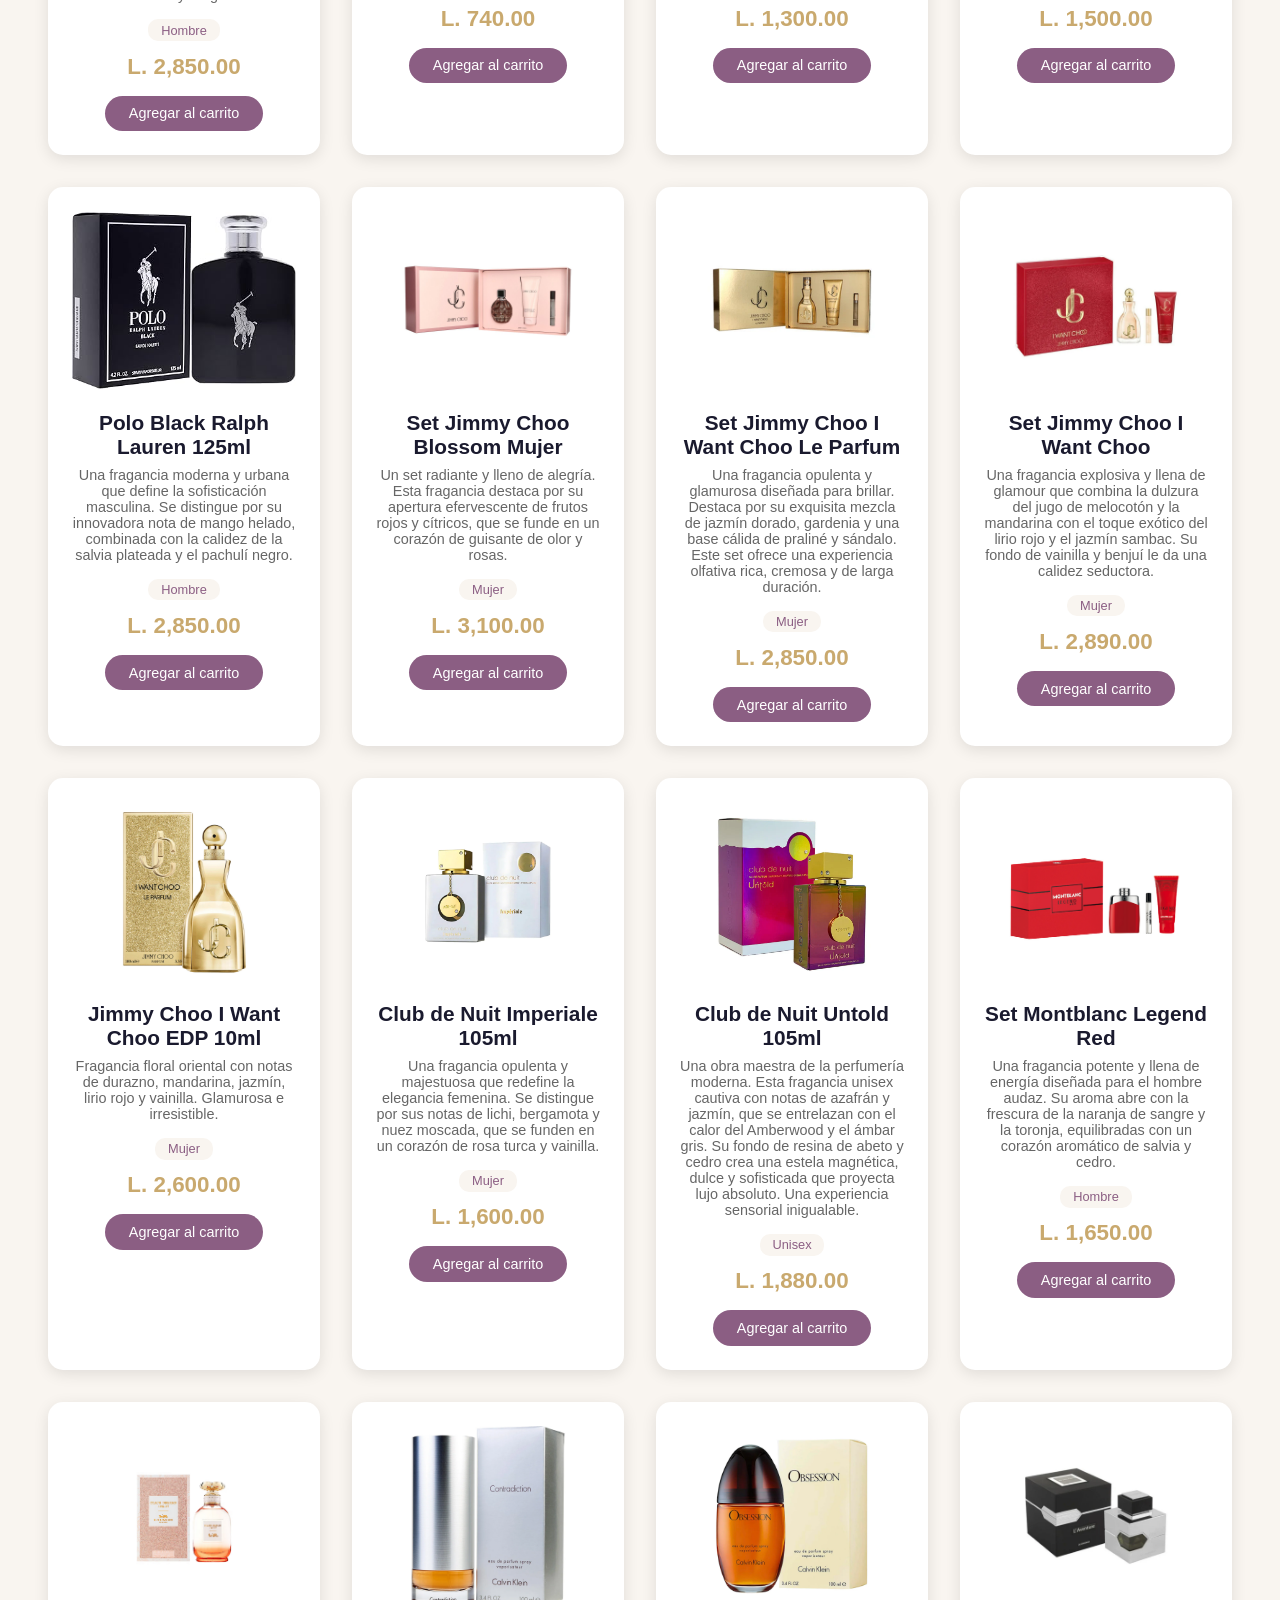
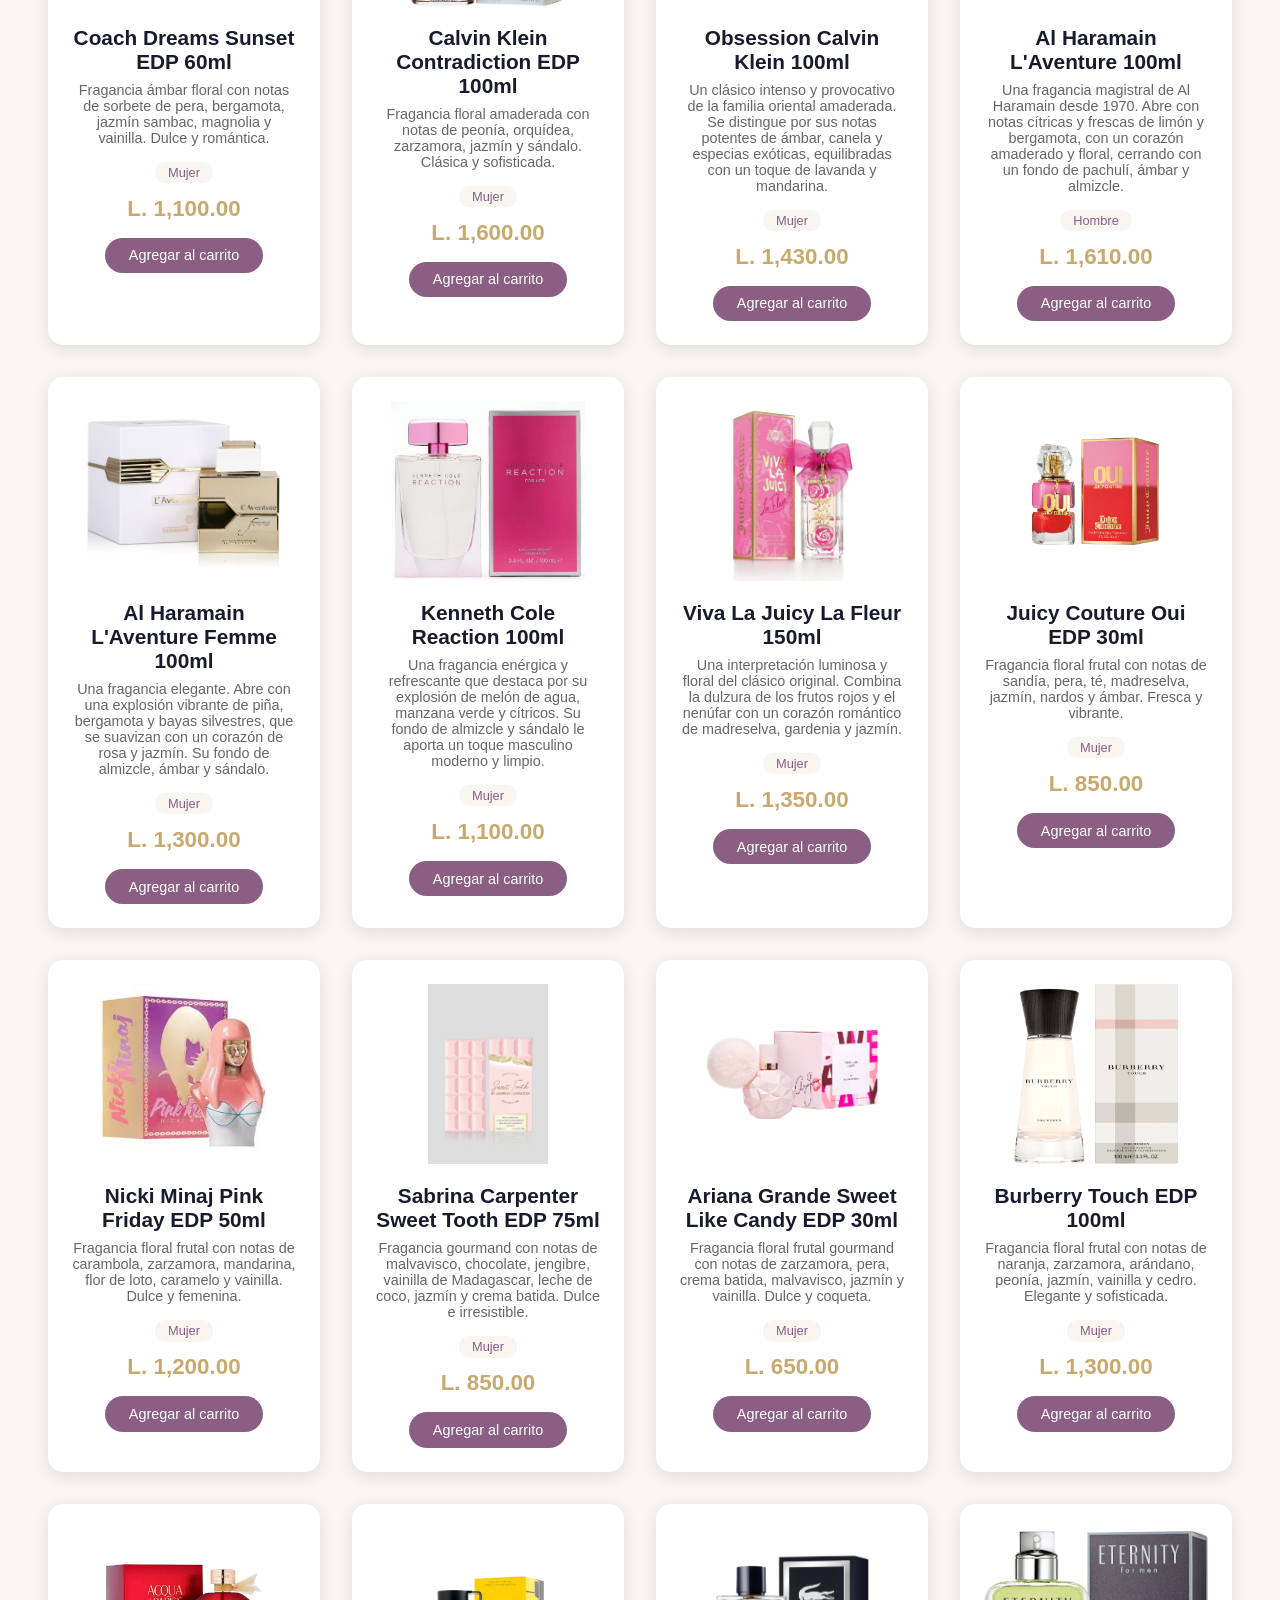
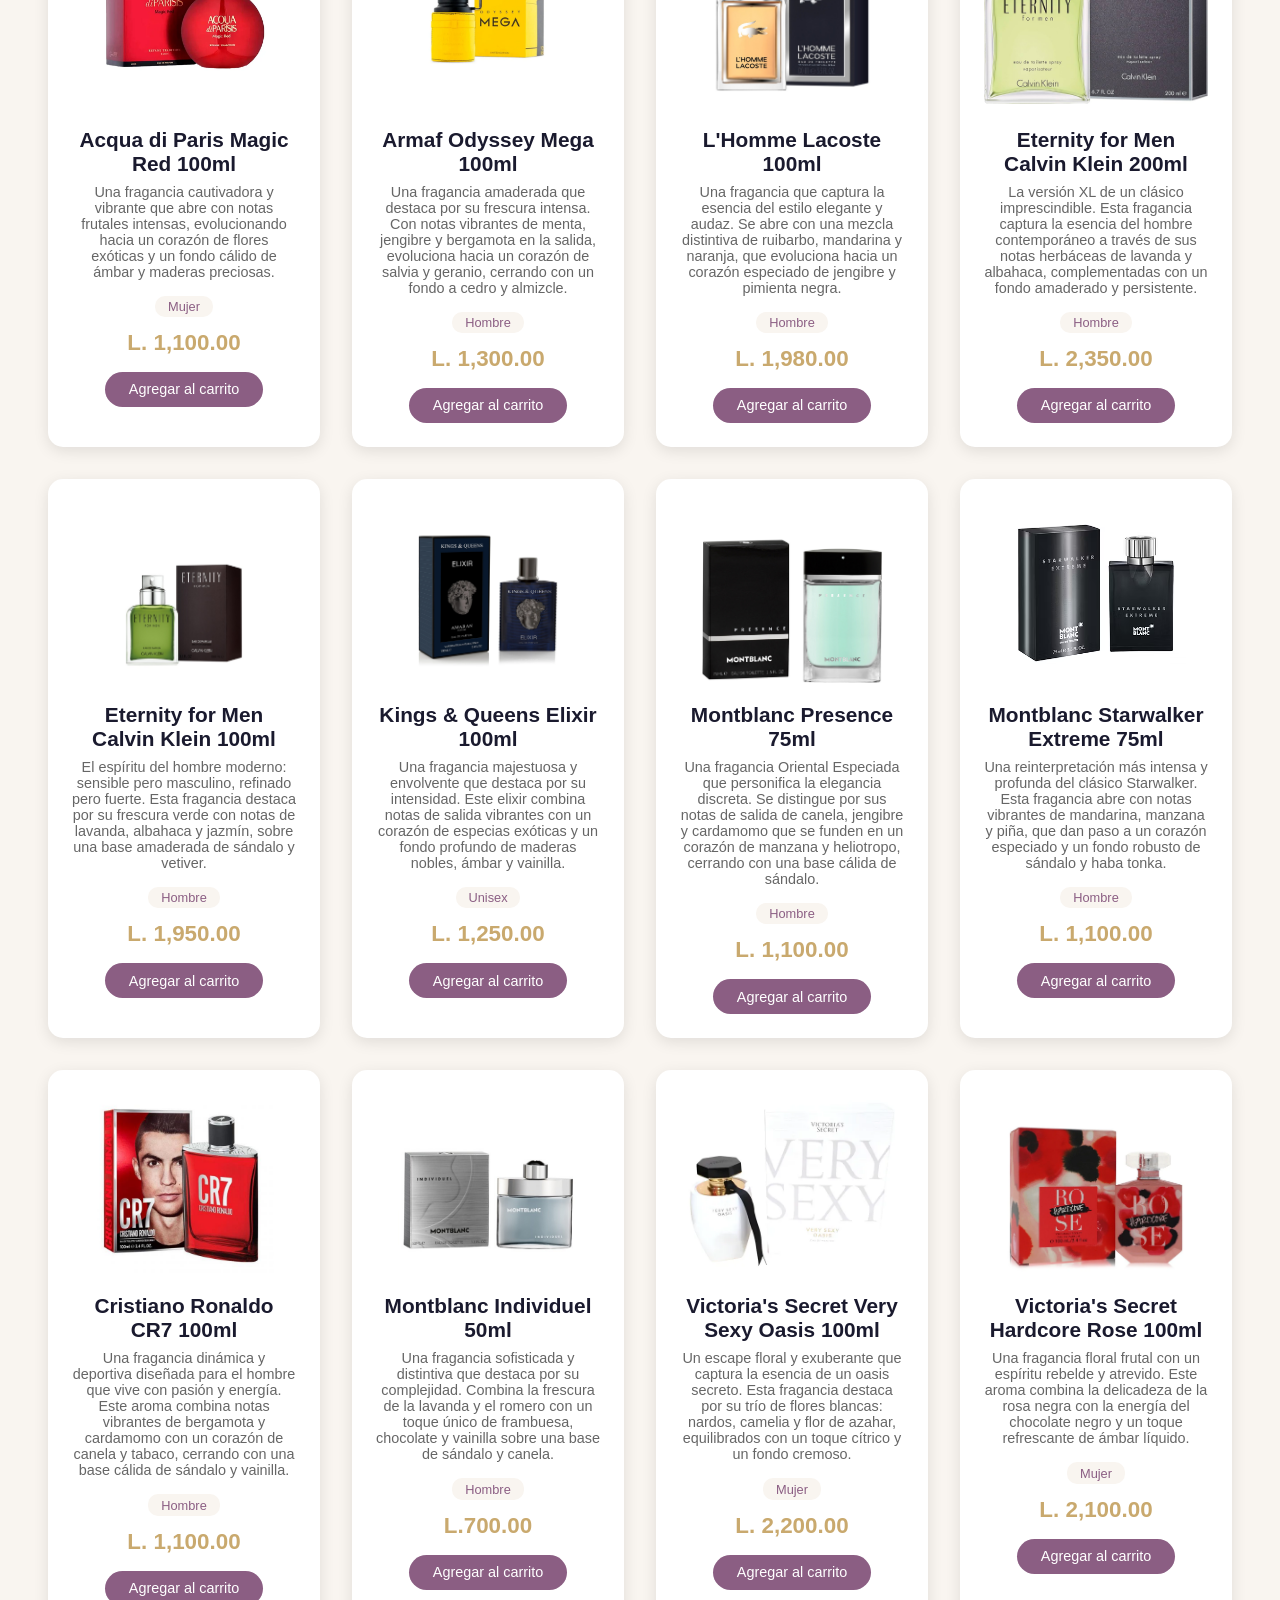
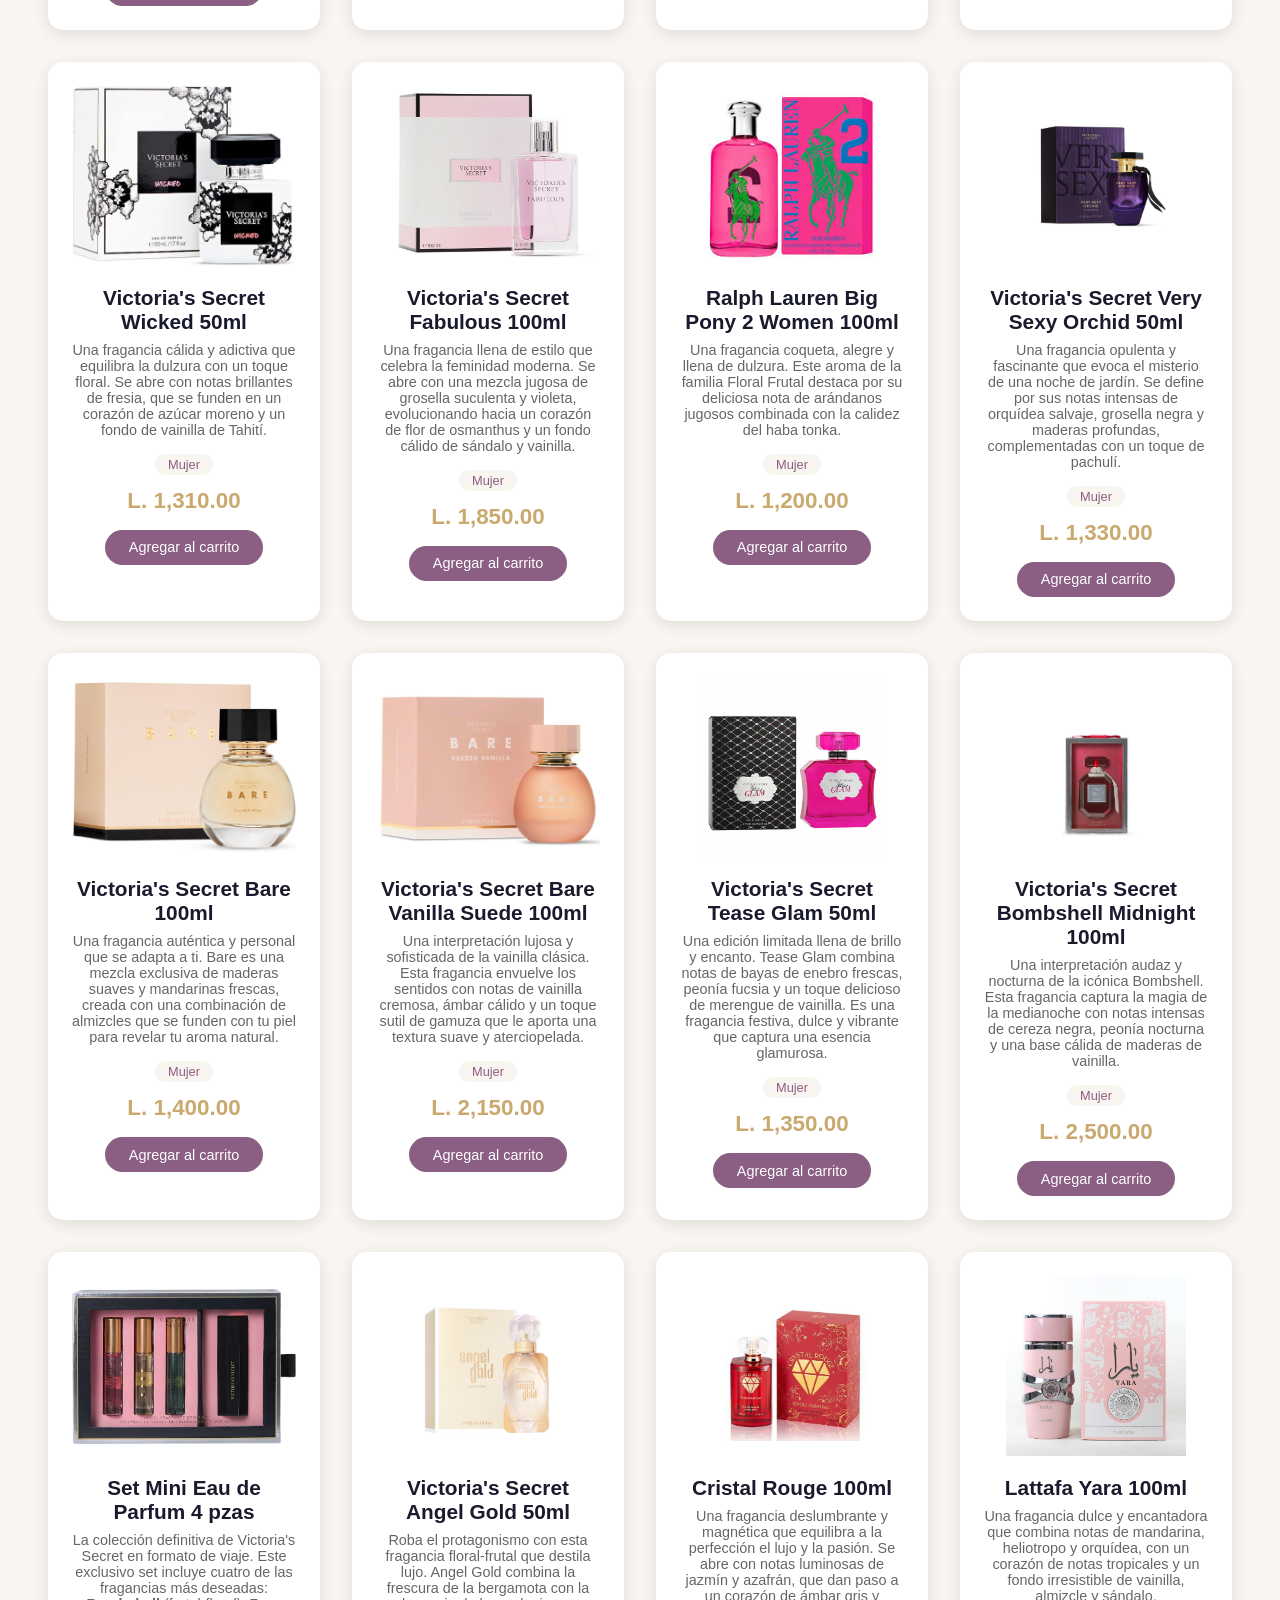
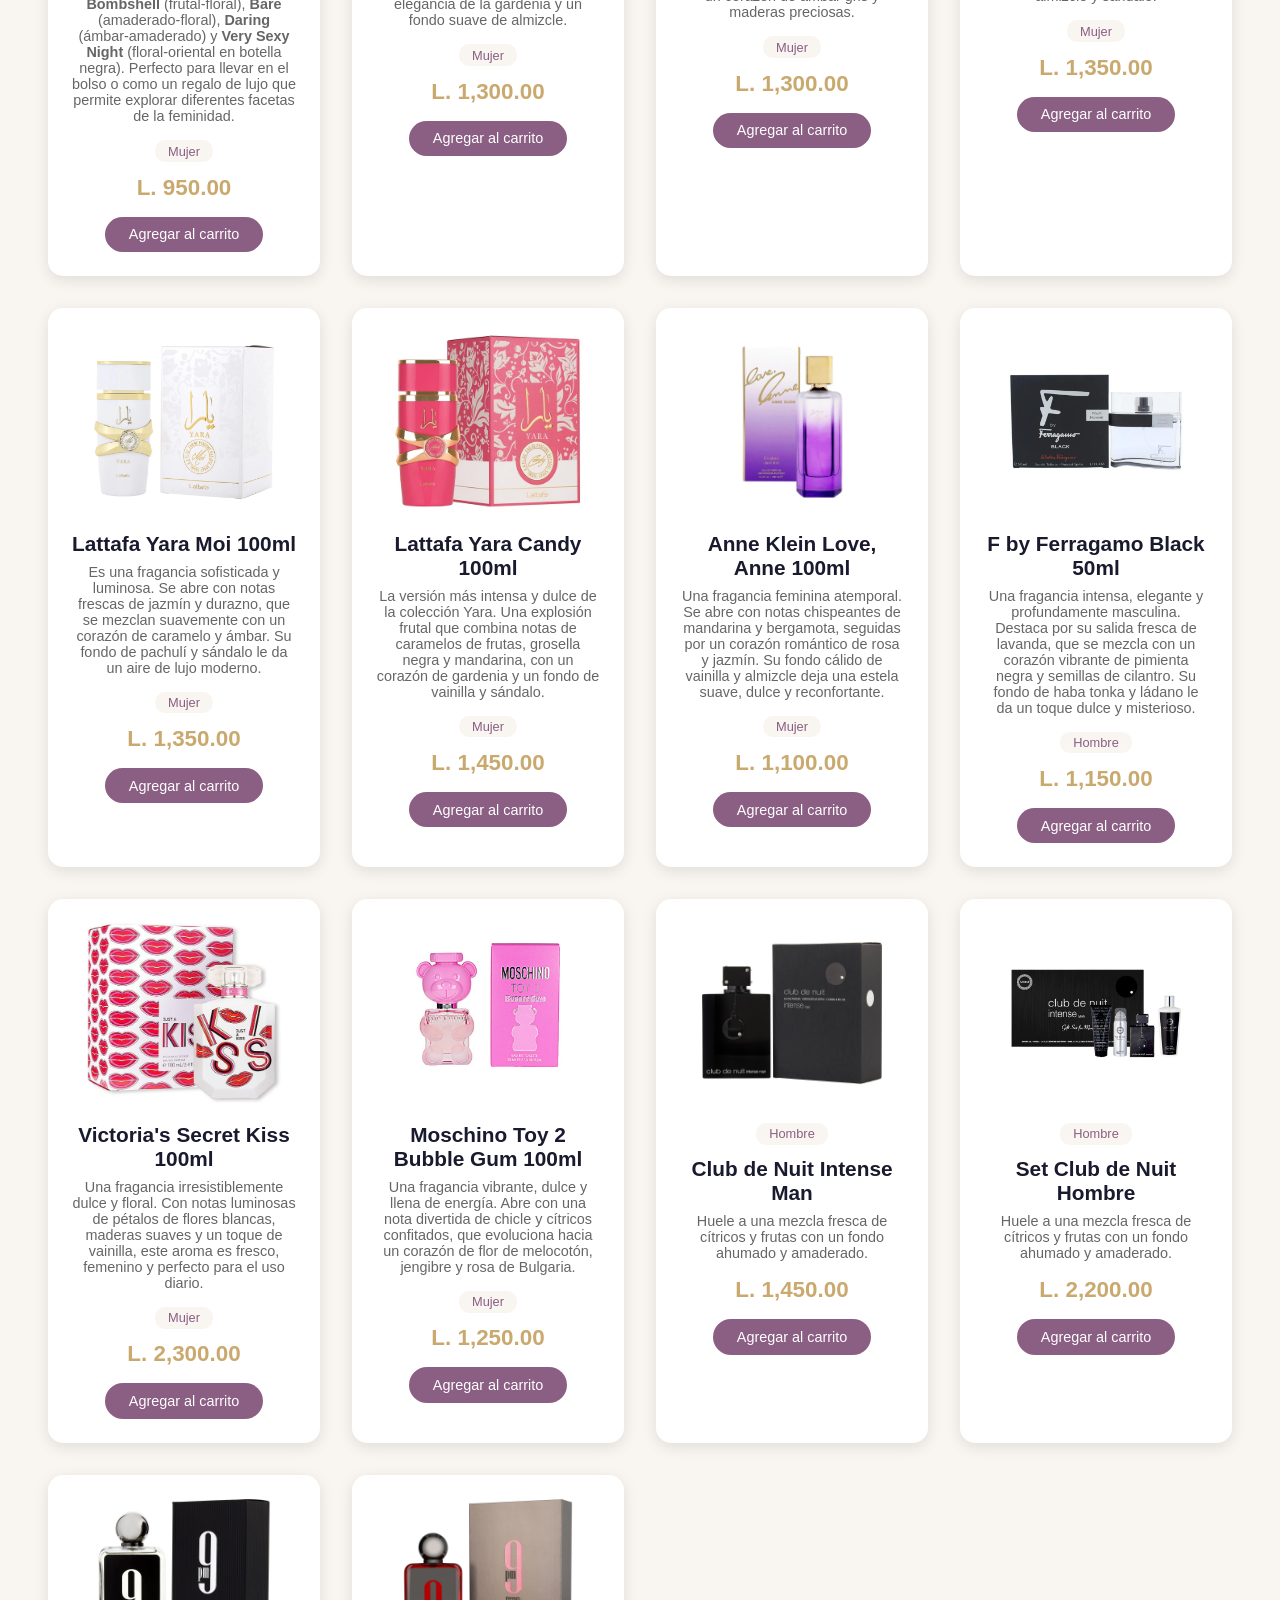
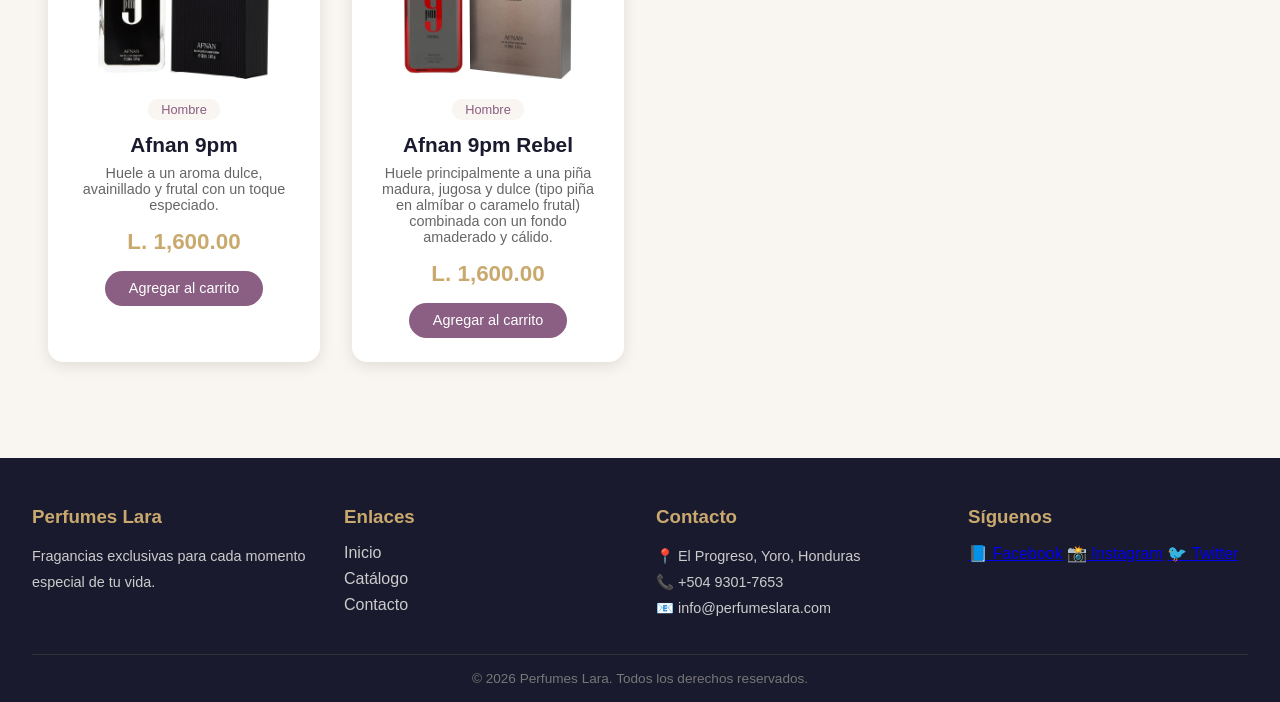
==== commit 6a57caf6: "Actualizacion completa catalogo y filtros Perfumes Lara" ====
--- a/catalogo.html
+++ b/catalogo.html
@@ -800,7 +800,7 @@
       <span class="categoria">Hombre</span>
       <h3>Club de Nuit Intense Man</h3>
       <p>Huele a una mezcla fresca de cítricos y frutas con un fondo ahumado y amaderado.</p>
-      <span class="precio">L. 2,450.00</span>
+      <span class="precio">L. 1,450.00</span>
       <button class="btn-agregar">Agregar al carrito</button>
     </div>
 
@@ -810,7 +810,7 @@
       <span class="categoria">Hombre</span>
       <h3>Set Club de Nuit Hombre</h3>
       <p>Huele a una mezcla fresca de cítricos y frutas con un fondo ahumado y amaderado.</p>
-      <span class="precio">L. 3,200.00</span>
+      <span class="precio">L. 2,200.00</span>
       <button class="btn-agregar">Agregar al carrito</button>
     </div>
 
@@ -820,7 +820,7 @@
       <span class="categoria">Hombre</span>
       <h3>Afnan 9pm</h3>
       <p>Huele a un aroma dulce, avainillado y frutal con un toque especiado.</p>
-      <span class="precio">L. 2,300.00</span>
+      <span class="precio">L. 1,600.00</span>
       <button class="btn-agregar">Agregar al carrito</button>
     </div>
 
@@ -830,7 +830,7 @@
       <span class="categoria">Hombre</span>
       <h3>Afnan 9pm Rebel</h3>
       <p>Huele principalmente a una piña madura, jugosa y dulce (tipo piña en almíbar o caramelo frutal) combinada con un fondo amaderado y cálido.</p>
-      <span class="precio">L. 2,400.00</span>
+      <span class="precio">L. 1,600.00</span>
       <button class="btn-agregar">Agregar al carrito</button>
     </div>
 
